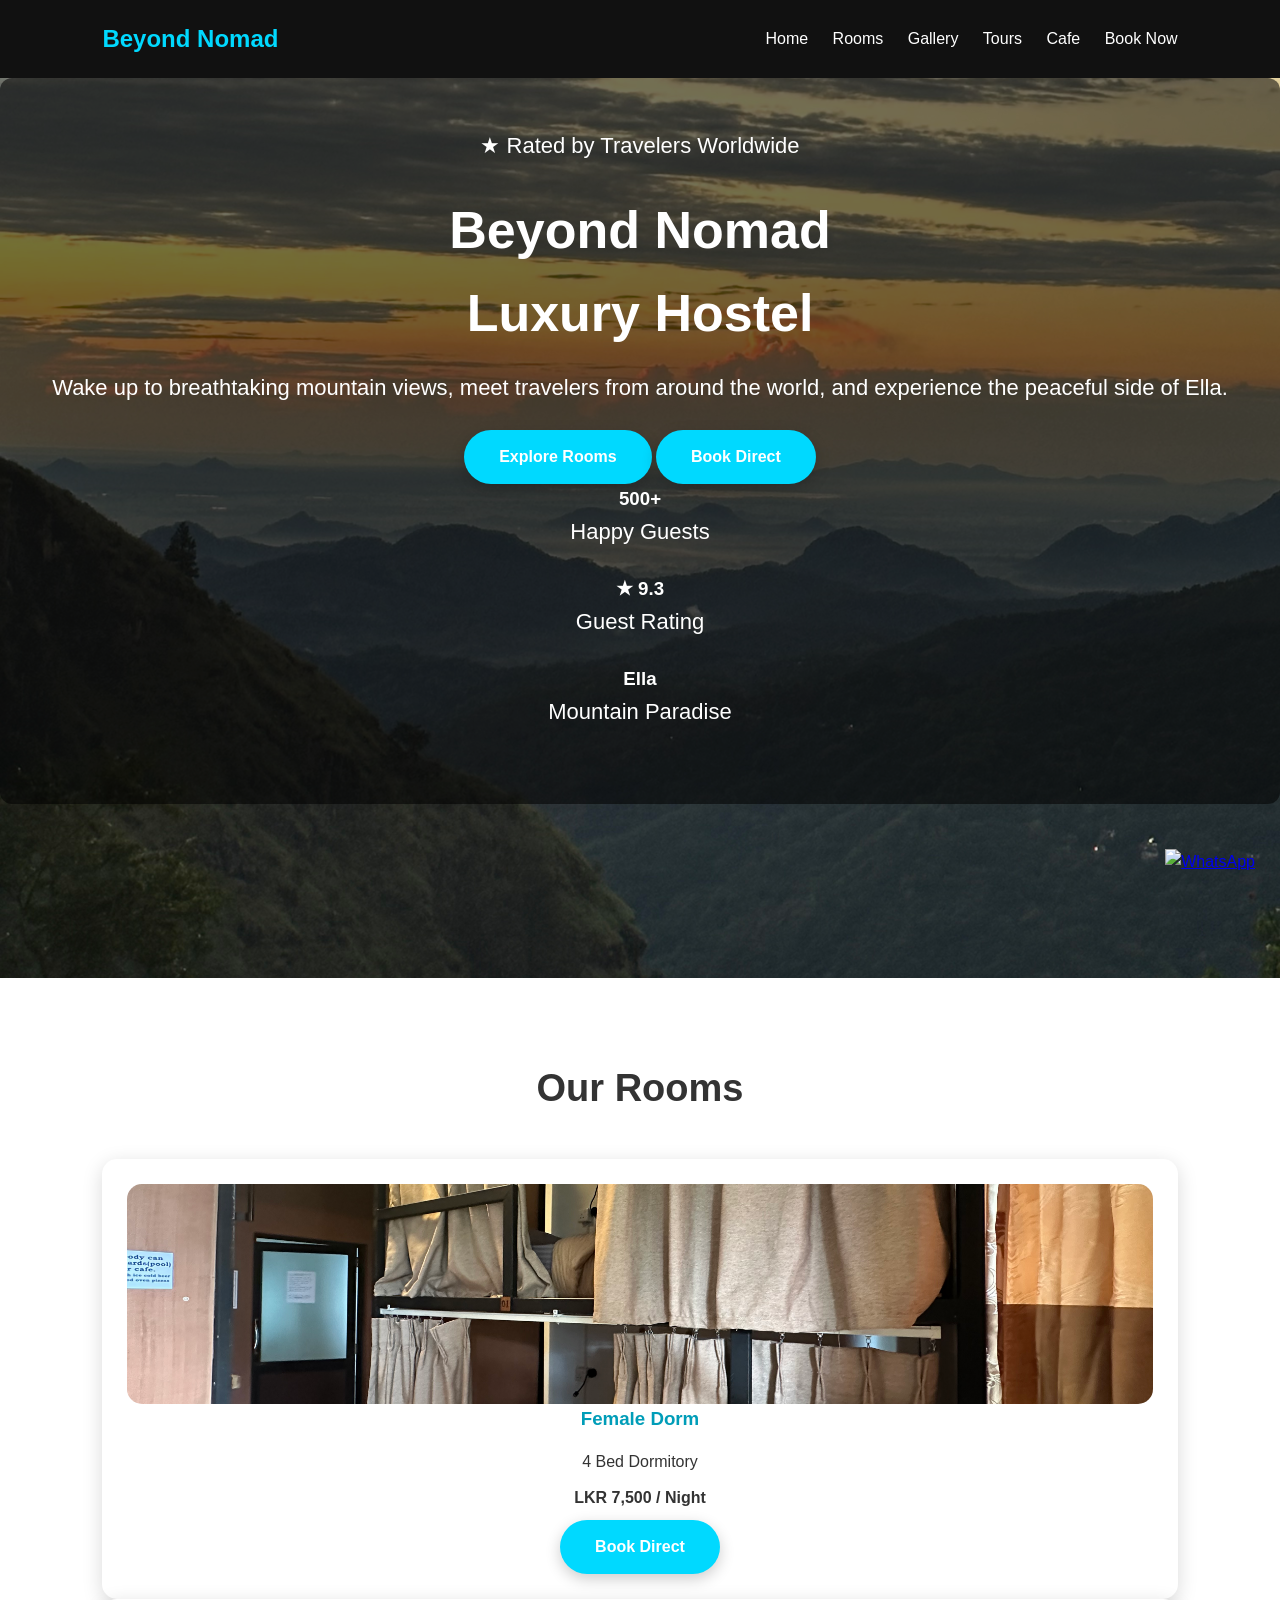
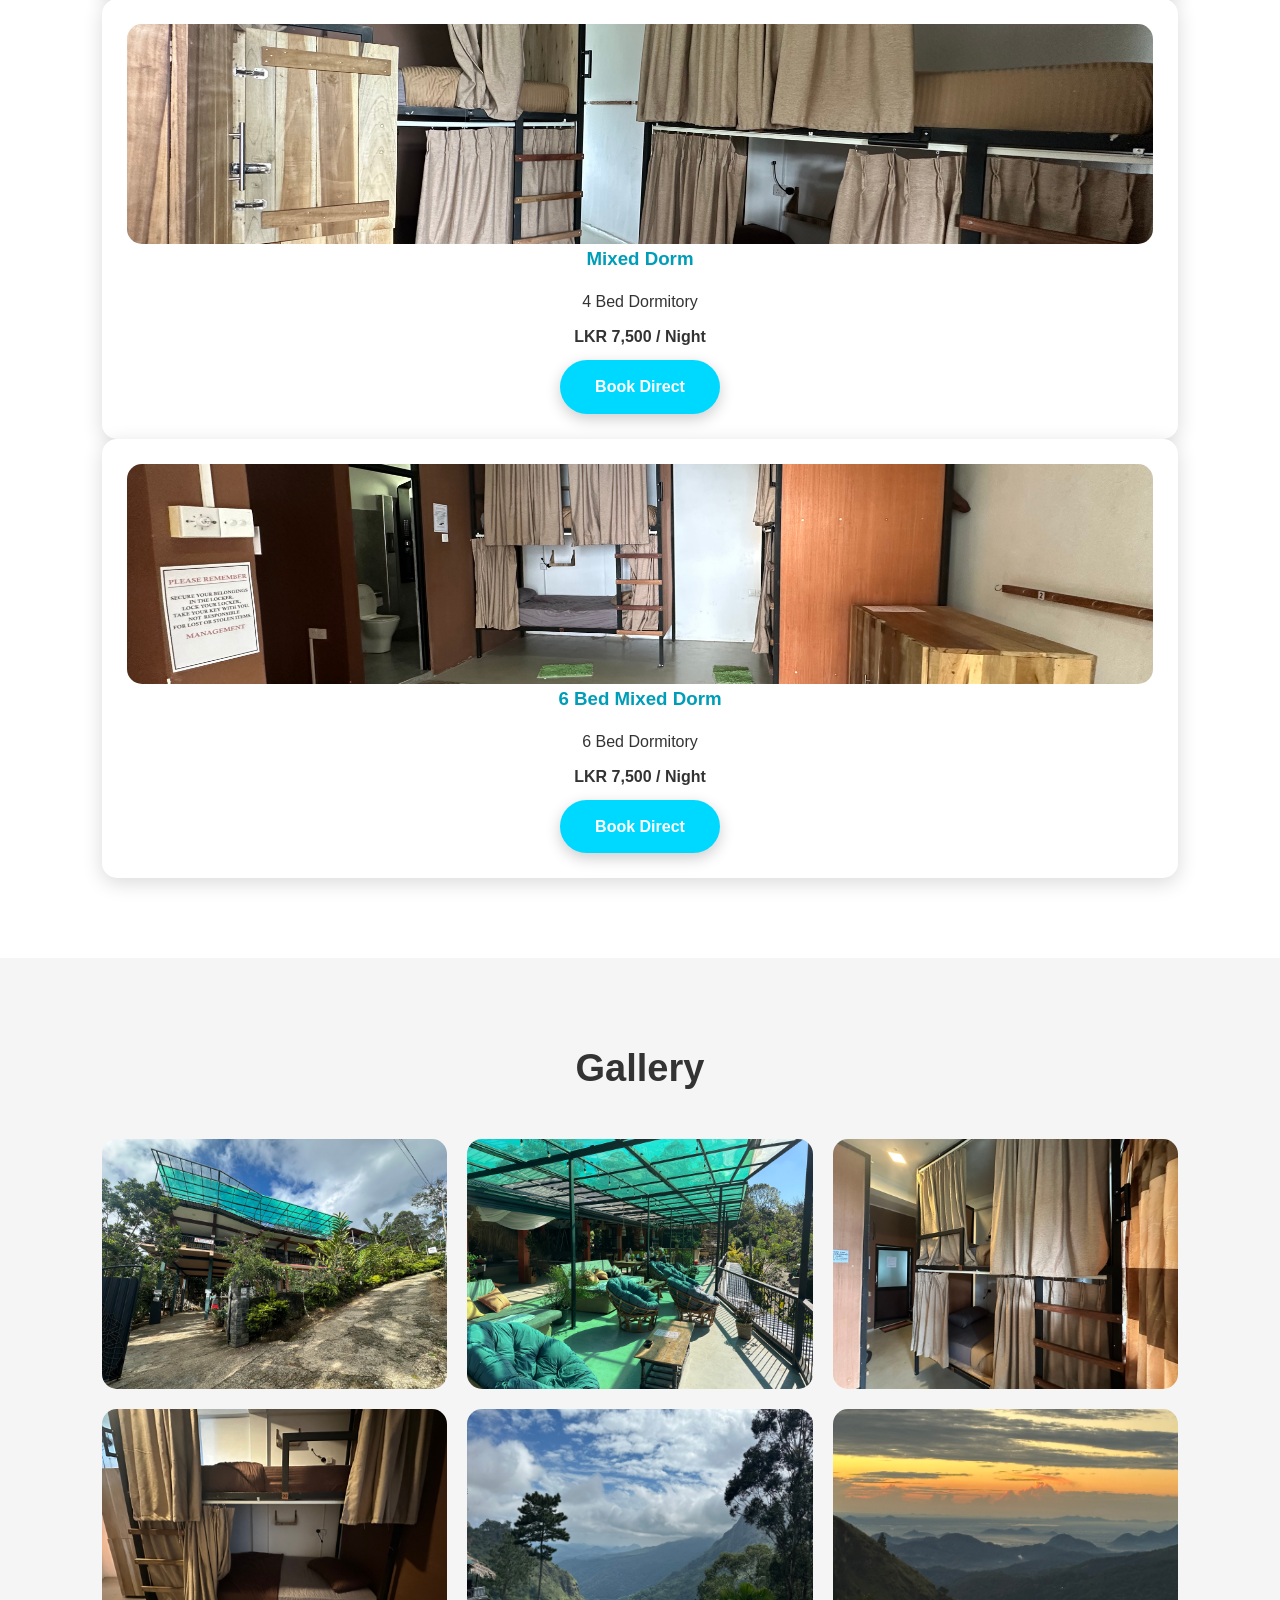
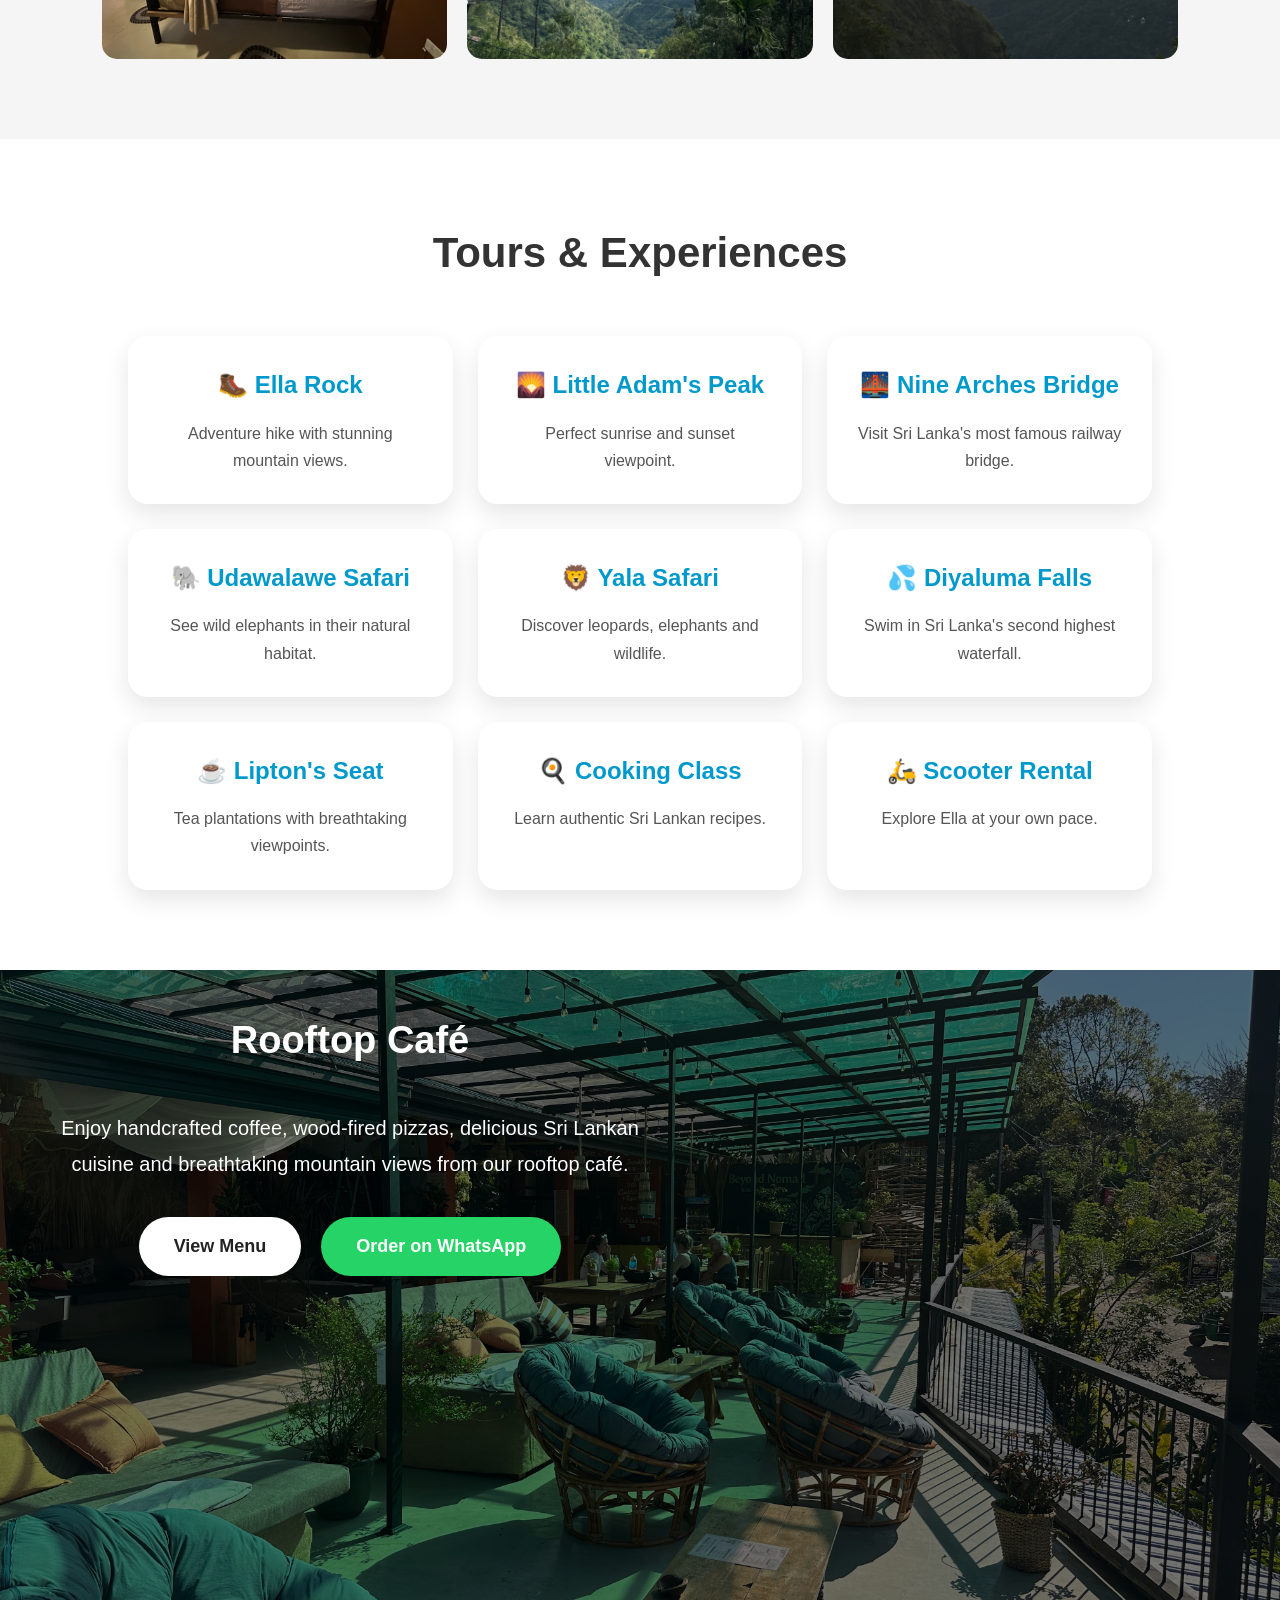
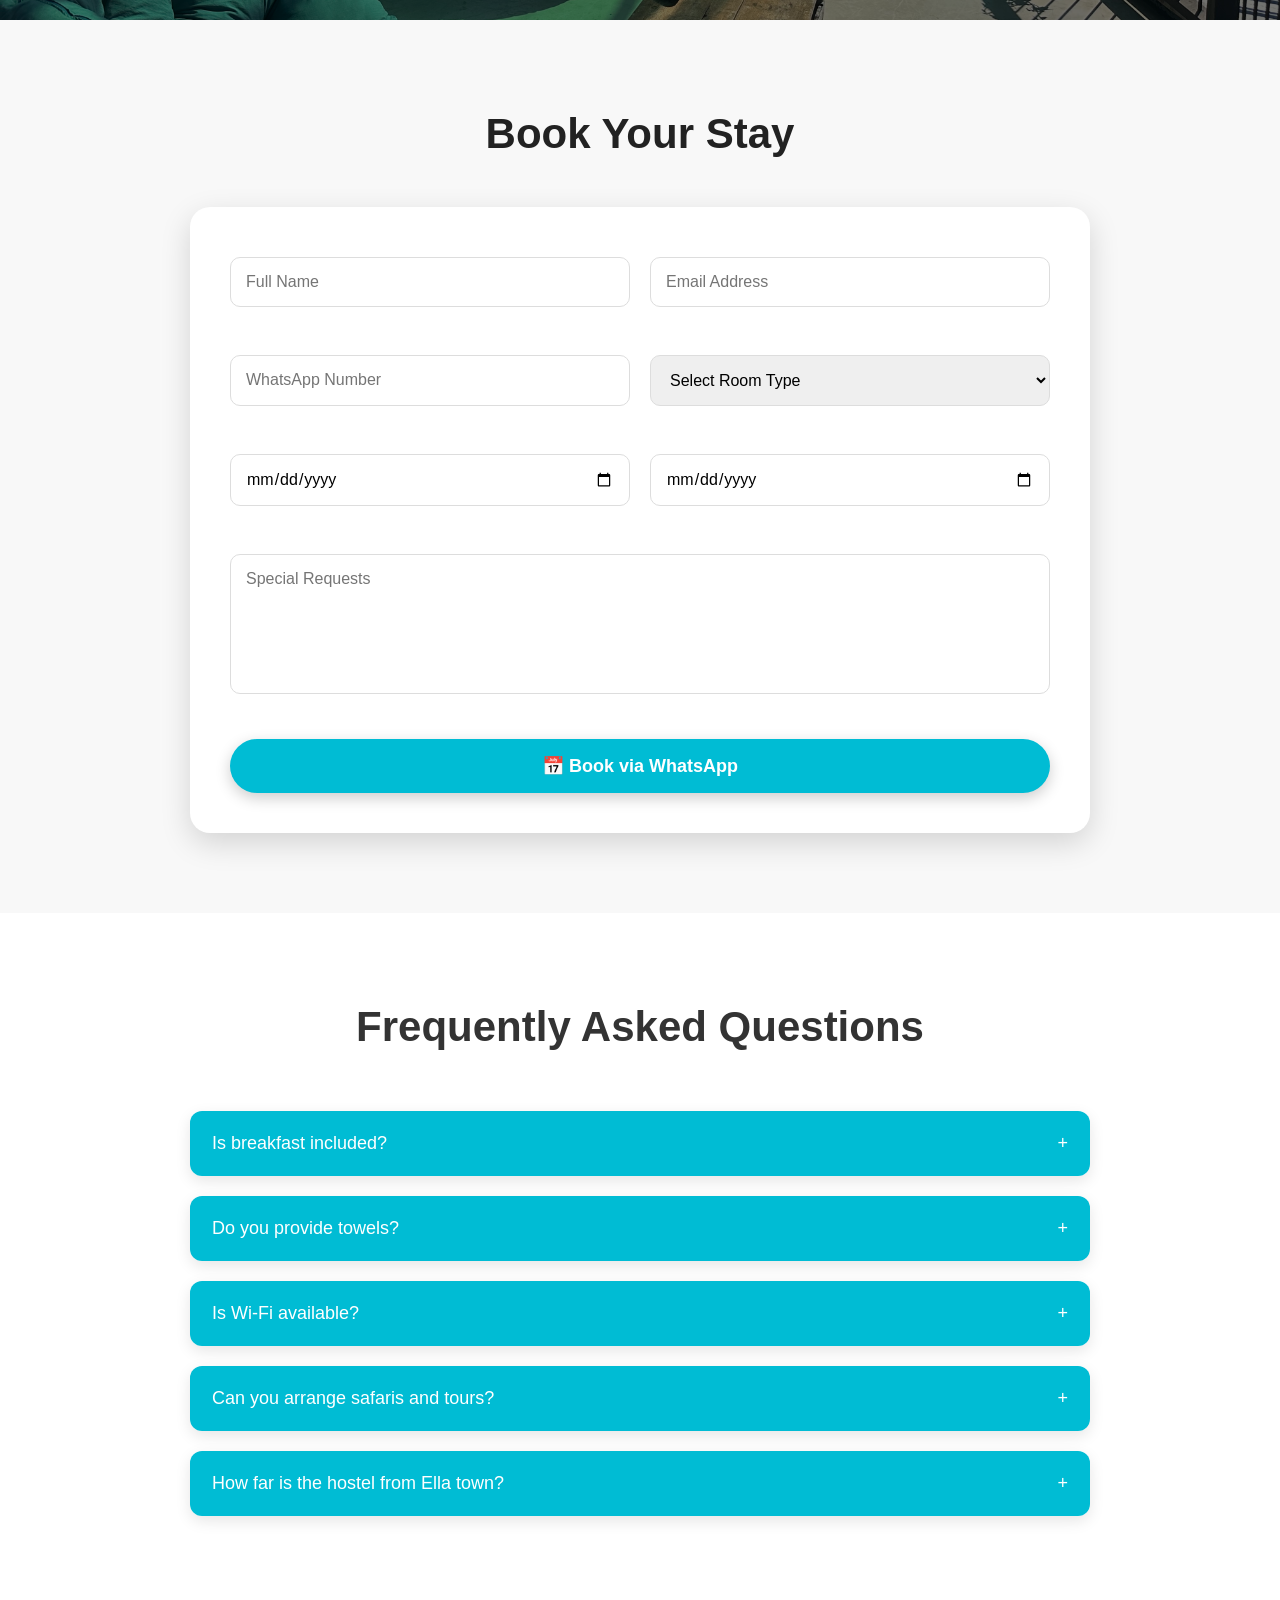
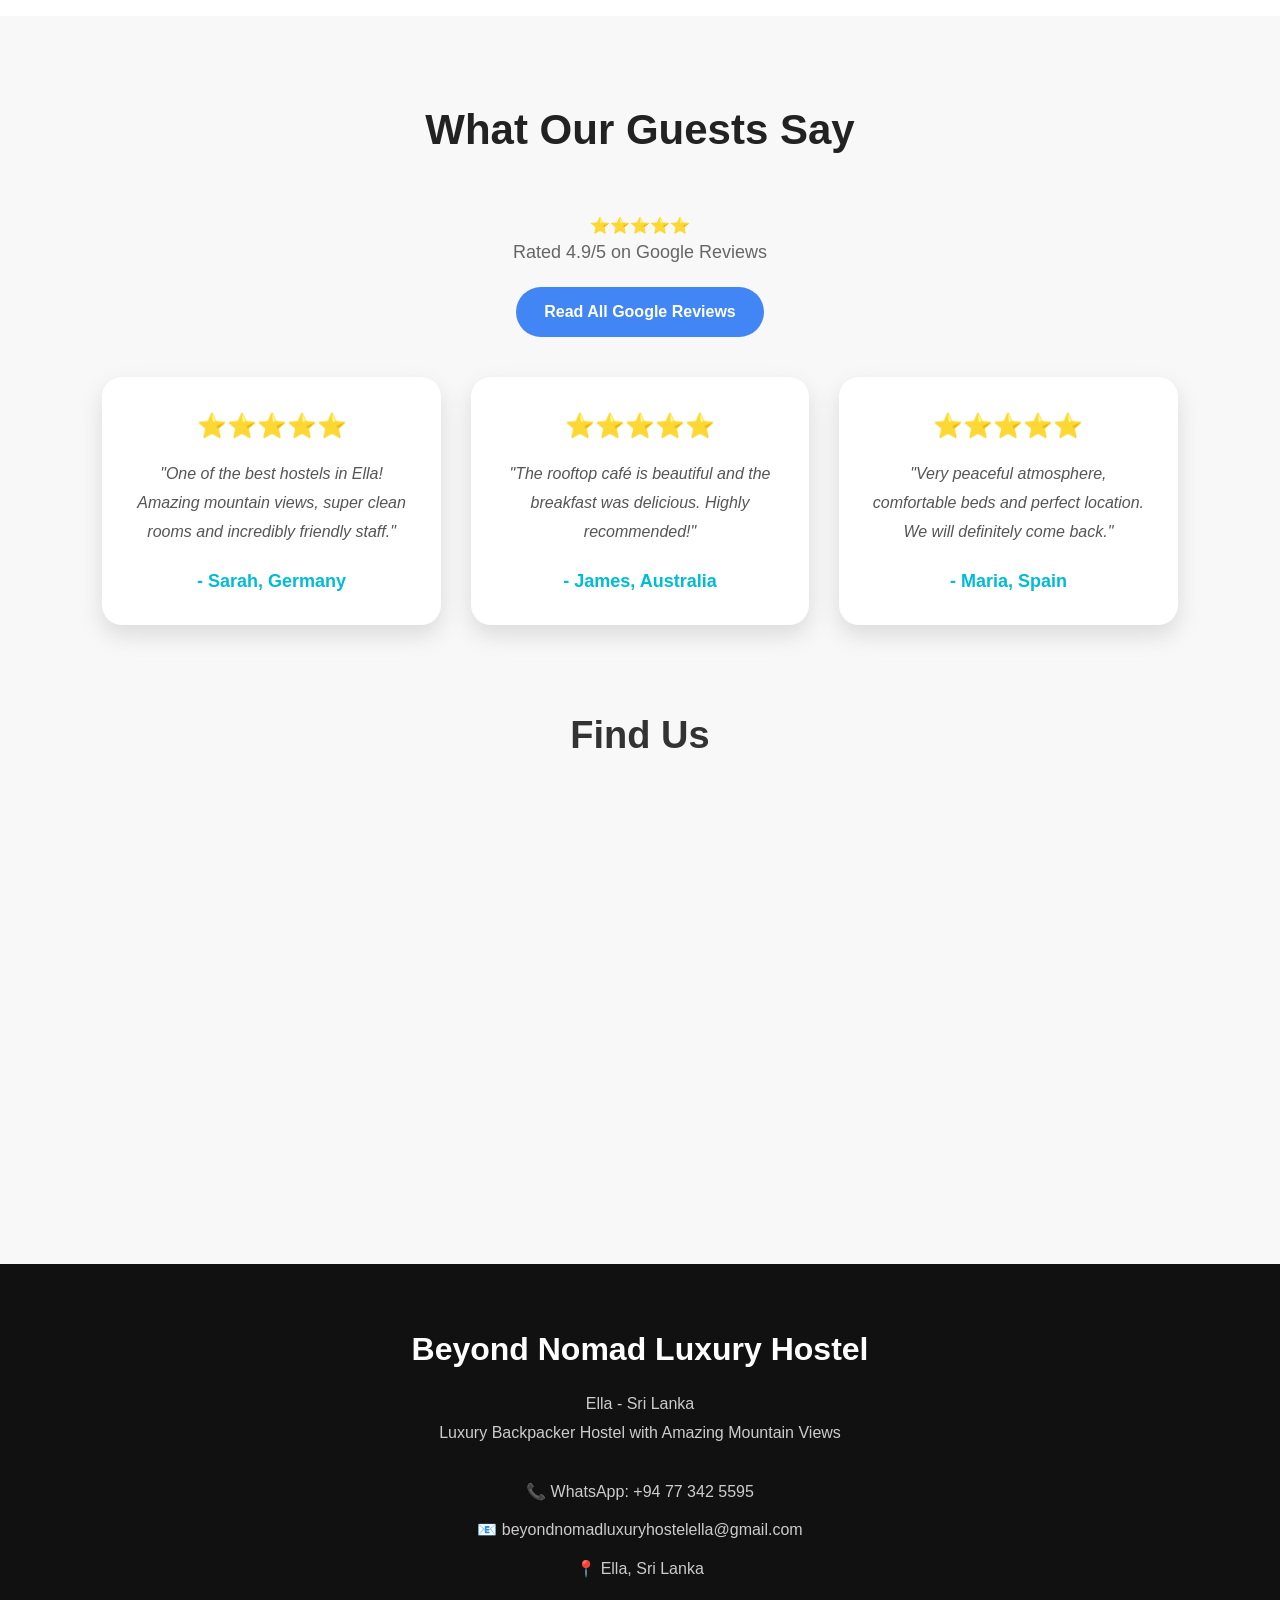
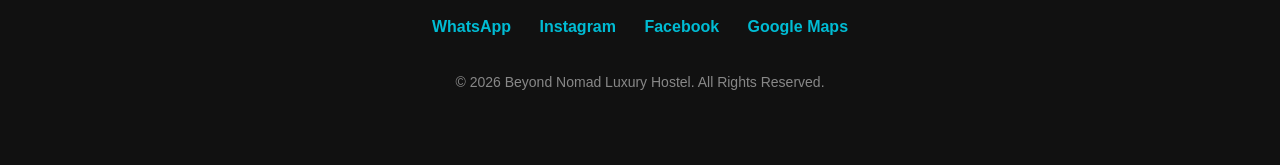
==== index.html @ 8915f7c1 "Initial website upload" ====
<!DOCTYPE html>
<html lang="en">

<head>
    <meta charset="UTF-8">
    <meta name="viewport" content="width=device-width, initial-scale=1.0">

    <title>Beyond Nomad Luxury Hostel Ella | Best Backpacker Hostel in Ella, Sri Lanka</title>
    <link rel="stylesheet" href="style.css">

    <meta name="description"
        content="Stay at Beyond Nomad Luxury Hostel in Ella, Sri Lanka. Enjoy mountain views, rooftop café, free breakfast, comfortable dorms, safari tours, hiking, yoga and direct booking at the best price.">

    <meta name="keywords"
        content="Ella hostel, Hostel Ella Sri Lanka, Luxury Hostel Ella, Backpacker Hostel Ella, Beyond Nomad Hostel, Ella accommodation, Budget Hostel Sri Lanka, Dormitory Ella, Best Hostel Ella">

    <meta name="author" content="Beyond Nomad Luxury Hostel">

    <meta name="robots" content="index, follow">

    <!-- Open Graph -->
    <meta property="og:title" content="Beyond Nomad Luxury Hostel Ella">
    <meta property="og:description"
        content="Luxury backpacker hostel in Ella with mountain views, rooftop café, free breakfast, safari tours and direct booking.">
    <meta property="og:type" content="website">
    <meta property="og:url" content="https://beyondnomadhostel.com">
    <meta property="og:image" content="https://beyondnomadhostel.com/images/hero.jpg">

    <!-- Twitter -->
    <meta name="twitter:card" content="summary_large_image">
    <meta name="twitter:title" content="Beyond Nomad Luxury Hostel Ella">
    <meta name="twitter:description"
        content="Luxury backpacker hostel in Ella with mountain views, rooftop café, free breakfast and direct booking.">
    <meta name="twitter:image" content="https://beyondnomadhostel.com/images/hero.jpg">

    <link rel="stylesheet" href="style.css">
</head>

<body>

    <header>
        <h2>Beyond Nomad</h2>

        <nav>
            <a href="#">Home</a>
            <a href="#rooms">Rooms</a>
            <a href="#gallery">Gallery</a>
            <a href="#tours">Tours</a>
            <a href="#cafe">Cafe</a>
            <a href="#booking">Book Now</a>
        </nav>
    </header>

    <section class="hero">

        <div class="overlay">

            <div class="hero-content">

                <p class="welcome">
                    ★ Rated by Travelers Worldwide
                </p>

                <h1>
                    Beyond Nomad <br>
                    Luxury Hostel
                </h1>

                <p class="subtitle">
                    Wake up to breathtaking mountain views, meet travelers from around the world, and experience the
                    peaceful side of Ella.
                </p>

                <div class="hero-buttons">

                    <a href="#rooms" class="btn">
                        Explore Rooms
                    </a>

                    <a href="https://wa.me/94773425595" class="btn btn-outline">
                        Book Direct
                    </a>

                </div>

                <div class="hero-stats">

                    <div class="stat">
                        <h3>500+</h3>
                        <p>Happy Guests</p>
                    </div>

                    <div class="stat">
                        <h3>★ 9.3</h3>
                        <p>Guest Rating</p>
                    </div>

                    <div class="stat">
                        <h3>Ella</h3>
                        <p>Mountain Paradise</p>
                    </div>

                </div>

            </div>

        </div>

    </section>

    <section id="rooms" class="rooms reveal">

        <h2>Our Rooms</h2>

        <div class="room-container">

            <div class="room-card">
                <img src="images/female-dorm.JPG" alt="Female Dorm">
                <h3>Female Dorm</h3>
                <p>4 Bed Dormitory</p>
                <p><strong>LKR 7,500 / Night</strong></p>
                <a href="https://wa.me/94773425595" class="btn">Book Direct</a>
            </div>

            <div class="room-card">
                <img src="images/mixed4.JPG" alt="Mixed Dorm">
                <h3>Mixed Dorm</h3>
                <p>4 Bed Dormitory</p>
                <p><strong>LKR 7,500 / Night</strong></p>
                <a href="https://wa.me/94773425595" class="btn">Book Direct</a>
            </div>

            <div class="room-card">
                <img src="images/mixed6.JPG" alt="6 Bed Dorm">
                <h3>6 Bed Mixed Dorm</h3>
                <p>6 Bed Dormitory</p>
                <p><strong>LKR 7,500 / Night</strong></p>
                <a href="https://wa.me/94773425595" class="btn">Book Direct</a>
            </div>

        </div>

    </section>
    <section id="gallery" class="gallery reveal">

        <h2>Gallery</h2>

        <div class="gallery-grid">
            <img src="images/hero.JPG" alt="Beyond Nomad">
            <img src="./images/cafe.jpeg" alt="Cafe">
            <img src="./images/female-dorm.JPG" alt="Female Dorm">
            <img src="./images/IMG_0130.JPG" alt="Hostel">
            <img src="./images/IMG_0110.jpeg" alt="Room">
            <img src="./images/IMG_0723.jpeg" alt="Mountain View">
        </div>

    </section>

    <section id="tours">

        <h2>Tours & Experiences</h2>

        <div class="tour-container">

            <div class="tour-card">
                <h3>🥾 Ella Rock</h3>
                <p>Adventure hike with stunning mountain views.</p>
            </div>

            <div class="tour-card">
                <h3>🌄 Little Adam's Peak</h3>
                <p>Perfect sunrise and sunset viewpoint.</p>
            </div>

            <div class="tour-card">
                <h3>🌉 Nine Arches Bridge</h3>
                <p>Visit Sri Lanka's most famous railway bridge.</p>
            </div>

            <div class="tour-card">
                <h3>🐘 Udawalawe Safari</h3>
                <p>See wild elephants in their natural habitat.</p>
            </div>

            <div class="tour-card">
                <h3>🦁 Yala Safari</h3>
                <p>Discover leopards, elephants and wildlife.</p>
            </div>

            <div class="tour-card">
                <h3>💦 Diyaluma Falls</h3>
                <p>Swim in Sri Lanka's second highest waterfall.</p>
            </div>

            <div class="tour-card">
                <h3>☕ Lipton's Seat</h3>
                <p>Tea plantations with breathtaking viewpoints.</p>
            </div>

            <div class="tour-card">
                <h3>🍳 Cooking Class</h3>
                <p>Learn authentic Sri Lankan recipes.</p>
            </div>

            <div class="tour-card">
                <h3>🛵 Scooter Rental</h3>
                <p>Explore Ella at your own pace.</p>
            </div>

        </div>

    </section>

    <section id="cafe" class="cafe reveal">

        <div class="cafe-overlay">

            <h2>Rooftop Café</h2>

            <p>
                Enjoy handcrafted coffee, wood-fired pizzas,
                delicious Sri Lankan cuisine and breathtaking
                mountain views from our rooftop café.
            </p>

            <div class="cafe-buttons">

                <a href="#" class="menu-btn">View Menu</a>

                <a href="https://wa.me/94773425595" class="whatsapp-btn">
                    Order on WhatsApp
                </a>

            </div>

        </div>

    </section>
    <section id="booking" class="booking">

        <h2>Book Your Stay</h2>

        <form id="bookingForm">

            <div class="form-row">
                <input type="text" id="name" placeholder="Full Name" required>
                <input type="email" id="email" placeholder="Email Address" required>
            </div>

            <div class="form-row">
                <input type="tel" id="phone" placeholder="WhatsApp Number" required>

                <select id="room" required>
                    <option value="">Select Room Type</option>
                    <option>Female Dorm</option>
                    <option>Mixed Dorm</option>
                    <option>6 Bed Mixed Dorm</option>
                </select>
            </div>

            <div class="form-row">
                <input type="date" id="checkin" required>
                <input type="date" id="checkout" required>
            </div>

            <textarea id="requests" placeholder="Special Requests"></textarea>

            <button type="submit" class="btn">
                📅 Book via WhatsApp
            </button>

        </form>
    </section>

    <section id="faq" class="faq">

    <h2>Frequently Asked Questions</h2>

    <div class="faq-item">
        <button class="faq-question">
            Is breakfast included?
            <span>+</span>
        </button>

        <div class="faq-answer">
            <p>Yes. A complimentary breakfast is included with every stay.</p>
        </div>
    </div>

    <div class="faq-item">
        <button class="faq-question">
            Do you provide towels?
            <span>+</span>
        </button>

        <div class="faq-answer">
            <p>Yes. Fresh bed linen and towels are provided free of charge.</p>
        </div>
    </div>

    <div class="faq-item">
        <button class="faq-question">
            Is Wi-Fi available?
            <span>+</span>
        </button>

        <div class="faq-answer">
            <p>Yes. Free high-speed Wi-Fi is available throughout the hostel.</p>
        </div>
    </div>

    <div class="faq-item">
        <button class="faq-question">
            Can you arrange safaris and tours?
            <span>+</span>
        </button>

        <div class="faq-answer">
            <p>Yes. We arrange Udawalawe Safari, Yala Safari, Ella Rock hikes, Little Adam's Peak, Cooking Classes and many more experiences.</p>
        </div>
    </div>

    <div class="faq-item">
        <button class="faq-question">
            How far is the hostel from Ella town?
            <span>+</span>
        </button>

        <div class="faq-answer">
            <p>We are located only a few minutes from Ella town with beautiful mountain views.</p>
        </div>
    </div>

</section>

    <section id="reviews" class="reviews reveal">

        <h2>What Our Guests Say</h2>
        
        <div class="google-review-link">
    ⭐⭐⭐⭐⭐
    <p>Rated 4.9/5 on Google Reviews</p>

    <a href="https://g.page/r/CcHbuNvh2CUuEBM/review"
   target="_blank"
   class="google-btn">
    Read All Google Reviews
</a>
    </a>
</div>

        <div class="reviews-container">

            <div class="review-card">
                <div class="stars">⭐⭐⭐⭐⭐</div>
                <p>
                    "One of the best hostels in Ella! Amazing mountain views,
                    super clean rooms and incredibly friendly staff."
                </p>
                <h4>- Sarah, Germany</h4>
            </div>

            <div class="review-card">
                <div class="stars">⭐⭐⭐⭐⭐</div>
                <p>
                    "The rooftop café is beautiful and the breakfast was
                    delicious. Highly recommended!"
                </p>
                <h4>- James, Australia</h4>
            </div>

            <div class="review-card">
                <div class="stars">⭐⭐⭐⭐⭐</div>
                <p>
                    "Very peaceful atmosphere, comfortable beds and perfect
                    location. We will definitely come back."
                </p>
                <h4>- Maria, Spain</h4>
            </div>

        </div>

        </section>
        <section id="contact" class="contact reveal">

            <h2>Find Us</h2>

            <iframe
                src="https://www.google.com/maps/embed?pb=!1m18!1m12!1m3!1d1980.579978219584!2d81.0521214840683!3d6.87142904948898!2m3!1f0!2f0!3f0!3m2!1i1024!2i768!4f13.1!3m3!1m2!1s0x3ae465f92e1c4463%3A0x2e25d8e1dbb8dbc1!2sBeyond%20Nomad%20Luxury%20Hostel!5e0!3m2!1sen!2slk!4v1783236487511!5m2!1sen!2slk"
                width="100%" height="450" style="border:0;" allowfullscreen="" loading="lazy"
                referrerpolicy="strict-origin-when-cross-origin">
            </iframe>

        </section>

        <footer>
            <h2>Beyond Nomad Luxury Hostel</h2>

            <p>
                Ella - Sri Lanka <br>
                Luxury Backpacker Hostel with Amazing Mountain Views
            </p>

            <div class="footer-contact">

                <p>📞 WhatsApp: +94 77 342 5595</p>

                <p>📧 beyondnomadluxuryhostelella@gmail.com</p>

                <p>📍 Ella, Sri Lanka</p>

            </div>

            <div class="footer-links">

                <a href="https://wa.me/94773425595" target="_blank">WhatsApp</a>

                <a href="https://www.instagram.com/beyond_nomad_ella?utm_source=qr" target="_blank">Instagram</a>

                <a href="https://www.facebook.com/profile.php?id=61566782026271" target="_blank">Facebook</a>

                <a href="https://share.google/QWraHk0Ga2UpLtPKp" target="_blank">Google Maps</a>

            </div>

            <p class="copyright">
                © 2026 Beyond Nomad Luxury Hostel. All Rights Reserved.
            </p>

        </footer>
        <a href="https://wa.me/94773425595" class="floating-whatsapp" target="_blank">

            <img src="https://cdn-icons-png.flaticon.com/512/733/733585.png" alt="WhatsApp">

        </a>

        <script src="https://cdn.jsdelivr.net/npm/@emailjs/browser@4/dist/email.min.js"></script>



        <!-- Lightbox -->
        <div id="lightbox" class="lightbox">
            <span class="close">&times;</span>

            <span class="prev">&#10094;</span>
            <span class="next">&#10095;</span>

            <img class="lightbox-content" id="lightbox-img">
        </div>

        

<script src="script.js"></script>

</body>
</html>
---- style.css ----
*{
    margin:0;
    padding:0;
    box-sizing:border-box;
}

section {
    display: block !important;
}
body{
    font-family:Arial, Helvetica, sans-serif;
    line-height:1.6;
    background:#f8f8f8;
    color:#333;
}

header{
    background:#111;
    color:white;
    display:flex;
    justify-content:space-between;
    align-items:center;
    padding:20px 8%;
    position:sticky;
    top:0;
    z-index:1000;
}

header h2{
    color:#00d9ff;
}

nav a{
    color:white;
    text-decoration:none;
    margin-left:20px;
    transition:.3s;
}

nav a:hover{
    color:#00d9ff;
}

.hero {
    height: 100vh;
    background-image: url("images/IMG_0723.jpeg");
    background-size: cover;
    animation: heroZoom 20s ease-in-out infinite alternate;
    background-position: center;
    background-repeat: no-repeat;
    display: flex;
    justify-content: center;
    align-items: center;
    text-align: center;
}


.overlay{
    background:rgba(0,0,0,.55);
    padding:50px;
    border-radius:12px;
    color:white;
}

.overlay h1{
    font-size:52px;
    margin-bottom:15px;
}

.overlay p{
    font-size:22px;
    margin-bottom:25px;
}

.btn{
    display:inline-block;
    background:#00d9ff;
    color:white;
    padding:14px 35px;
    text-decoration:none;
    border-radius:30px;
    font-weight:bold;
    transition: all 0.3s ease;
box-shadow: 0 5px 15px rgba(0,0,0,0.2);
}

.btn:hover{
    background:#009db8;
}
.rooms{
    padding:80px 8%;
    background:#fff;
}

.rooms h2,
.gallery h2,
#tours h2,
#cafe h2,
#contact h2{
    text-align:center;
    font-size:38px;
    margin-bottom:40px;
}

.room-grid{
    display:grid;
    grid-template-columns:repeat(auto-fit,minmax(280px,1fr));
    gap:30px;
}

.room-card{
    background:#fff;
    padding:25px;
    border-radius:15px;
    box-shadow:0 5px 20px rgba(0,0,0,0.15);
    text-align:center;
}

.room-card h3{
    margin-bottom:15px;
    color:#009db8;
}

.room-card p{
    margin:10px 0;
}

.gallery{
    padding:80px 8%;
    background:#f5f5f5;
}
.room-card img{
    width:100%;
    height:220px;
    object-fit:cover;
    border-radius:15px;
    display:block;
}
.gallery-grid{
    display:grid;
    grid-template-columns:repeat(auto-fit,minmax(280px,1fr));
    gap:20px;
}

.gallery-grid img{
    width:100%;
    height:250px;
    object-fit:cover;
    border-radius:15px;
    box-shadow: 0 5px 15pxrgba(0, 0, 0, 0.15);
    cursor:pointer;
    transition: transform 0.4s ease, box-shadow 0.4s ease;
}

.gallery-grid img:hover{
    transform: scale(1.05);
    box-shadow:0 10px 25px rgba(0,0,0,0.30);
}


/* ===== Rooftop Cafe ===== */

.cafe{
    background: url("./images/cafe.jpeg") center center/cover no-repeat;
    min-height: 650px;
    display:flex;
    justify-content:center;
    align-items:center;
    position:relative;
}

.cafe::before{
    content:"";
    position:absolute;
    inset:0;
    background:rgba(0,0,0,.55);
}

.cafe-overlay{
    position:relative;
    z-index:2;
    max-width:700px;
    text-align:center;
    color:white;
    padding:40px;
}

.cafe-overlay h2{
    font-size:52px;
    margin-bottom:20px;
}

.cafe-overlay p{
    font-size:20px;
    line-height:1.8;
    margin-bottom:35px;
}

.cafe-buttons{
    display:flex;
    justify-content:center;
    gap:20px;
    flex-wrap:wrap;
}

.menu-btn,
.whatsapp-btn{
    text-decoration:none;
    padding:15px 35px;
    border-radius:40px;
    font-size:18px;
    font-weight:bold;
    transition:.3s;
}

.menu-btn{
    background:#ffffff;
    color:#222;
}

.whatsapp-btn{
    background:#25D366;
    color:#fff;
}

.menu-btn:hover,
.whatsapp-btn:hover{
    transform:translateY(-3px);
}
/* ===== Tours ===== */

#tours{
    padding:80px 10%;
    text-align:center;
    background:#fff;
}

#tours h2{
    font-size:42px;
    margin-bottom:40px;
}

#tours ul{
    list-style:none;
    display:flex;
    justify-content:center;
    flex-wrap:wrap;
    gap:20px;
    padding:0;
}

#tours li{
    background:#f5f5f5;
    padding:18px 30px;
    border-radius:30px;
    font-size:18px;
    font-weight:600;
    box-shadow:0 5px 15px rgba(0,0,0,.1);
}

/* ===== Tour Cards ===== */

.tour-container{
    display:grid;
    grid-template-columns:repeat(auto-fit,minmax(260px,1fr));
    gap:25px;
    margin-top:50px;
}

.tour-card{
    background:white;
    border-radius:20px;
    padding:30px;
    text-align:center;
    box-shadow:0 10px 25px rgba(0,0,0,.1);
    transition:.3s;
}

.tour-card:hover{
    transform:translateY(-8px);
}

.tour-card h3{
    color:#0099cc;
    margin-bottom:15px;
    font-size:24px;
}

.tour-card p{
    color:#555;
    line-height:1.7;
}

/* BOOKING SECTION */

.booking{
    padding:80px 8%;
    background:#f8f8f8;
    text-align:center;
}

.booking h2{
    font-size:42px;
    margin-bottom:40px;
}

#bookingForm{
    max-width:900px;
    margin:auto;
    background:#fff;
    padding:40px;
    border-radius:20px;
    box-shadow:0 10px 30px rgba(0,0,0,.12);
}

#bookingForm input,
#bookingForm select,
#bookingForm textarea{
    width:100%;
    padding:15px;
    margin:10px 0;
    border:1px solid #ddd;
    border-radius:10px;
    font-size:16px;
}

#bookingForm textarea{
    height:120px;
    resize:none;
}

#bookingForm button{
    width:100%;
    padding:16px;
    background:#00bcd4;
    color:#fff;
    border:none;
    border-radius:50px;
    font-size:18px;
    font-weight:bold;
    cursor:pointer;
    margin-top:20px;
}

#bookingForm button:hover{
    background:#0097a7;
}

/* =========================
   BOOKING SECTION
========================= */

.booking{
    padding:80px 8%;
    background:#f5f5f5;
}

.booking h2{
    text-align:center;
    font-size:42px;
    margin-bottom:40px;
    color:#222;
}

#bookingForm{
    max-width:900px;
    margin:0 auto;
    background:#fff;
    padding:40px;
    border-radius:20px;
    box-shadow:0 10px 30px rgba(0,0,0,.15);
}

#bookingForm input,
#bookingForm select,
#bookingForm textarea{
    width:100%;
    padding:15px;
    margin-bottom:18px;
    border:1px solid #ddd;
    border-radius:10px;
    font-size:16px;
    outline:none;
    transition:.3s;
}

#bookingForm input:focus,
#bookingForm select:focus,
#bookingForm textarea:focus{
    border-color:#00bcd4;
}

#bookingForm textarea{
    height:140px;
    resize:none;
}

#bookingForm button{
    width:100%;
    padding:16px;
    background:#00bcd4;
    color:#fff;
    border:none;
    border-radius:50px;
    font-size:18px;
    font-weight:bold;
    cursor:pointer;
    transition:.3s;
}

#bookingForm button:hover{
    background:#0097a7;
}

#payNowBtn{
    display:block;
    width:100%;
    background:#25D366;
    color:white;
    text-decoration:none;
    padding:16px;
    border-radius:50px;
    font-weight:bold;
    font-size:18px;
    margin:20px 0;
    transition:.3s;
}

#payNowBtn:hover{
    background:#1da851;
}

.booking p{
    text-align:center;
    font-weight:bold;
    margin:15px 0;
}

/* =========================
   REVIEWS SECTION
========================= */

.reviews{
    padding:80px 8%;
    background:#f8f8f8;
    text-align:center;
}

.reviews h2{
    font-size:42px;
    margin-bottom:50px;
    color:#222;
}

.reviews-container{
    display:grid;
    grid-template-columns:repeat(auto-fit,minmax(300px,1fr));
    gap:30px;
}

.review-card{
    background:#fff;
    padding:30px;
    border-radius:20px;
    box-shadow:0 10px 25px rgba(0,0,0,.12);
    transition:.3s;
}

.review-card:hover{
    transform:translateY(-8px);
}

.stars{
    font-size:24px;
    color:#FFD700;
    margin-bottom:15px;
}

.review-card p{
    color:#555;
    line-height:1.8;
    font-size:16px;
    margin-bottom:20px;
    font-style:italic;
}

.review-card h4{
    color:#00bcd4;
    font-size:18px;
}

/* =========================
   FOOTER
========================= */

footer{
    background:#111;
    color:#fff;
    text-align:center;
    padding:60px 8%;
}

footer h2{
    font-size:32px;
    margin-bottom:15px;
}

footer p{
    color:#ccc;
    line-height:1.8;
    margin:10px 0;
}

.footer-contact{
    margin:30px 0;
}

.footer-links{
    margin:30px 0;
}

.footer-links a{
    color:#00bcd4;
    text-decoration:none;
    margin:0 12px;
    font-weight:bold;
    transition:.3s;
}

.footer-links a:hover{
    color:#fff;
}

.copyright{
    margin-top:30px;
    color:#888;
    font-size:14px;
}

/* Floating WhatsApp */

.floating-whatsapp{
    position:fixed;
    bottom:25px;
    right:25px;
    z-index:999;
}

.floating-whatsapp img{
    width:60px;
    height:60px;
}

/* Booking Form */

.booking {
    padding: 80px 8%;
    background: #f8f8f8;
}

.booking h2 {
    text-align: center;
    font-size: 42px;
    margin-bottom: 40px;
}

.booking form {
    max-width: 900px;
    margin: auto;
    background: #fff;
    padding: 35px;
    border-radius: 18px;
    box-shadow: 0 8px 25px rgba(0,0,0,.12);
}

.form-row {
    display: grid;
    grid-template-columns: repeat(2,1fr);
    gap: 20px;
    margin-bottom: 20px;
}

.booking input,
.booking select,
.booking textarea {
    width: 100%;
    padding: 14px;
    border: 1px solid #ddd;
    border-radius: 10px;
    font-size: 16px;
    font-family: Arial, sans-serif;
}

.booking textarea {
    height: 120px;
    resize: vertical;
}

.booking button {
    width: 100%;
    padding: 16px;
    background: #25D366;
    color: white;
    border: none;
    border-radius: 50px;
    font-size: 18px;
    font-weight: bold;
    cursor: pointer;
    transition: .3s;
}

.booking button:hover {
    background: #1ebe5d;
    transform: translateY(-2px);
}

@media(max-width:768px){
    .form-row{
        grid-template-columns:1fr;
    }
}

/* ===== LIGHTBOX ===== */

.gallery-grid img{
    cursor:pointer;
    transition:.3s;
}

.gallery-grid img:hover{
    transform:scale(1.03);
}

.lightbox{
    display:none;
    position:fixed;
    z-index:9999;
    left:0;
    top:0;
    width:100%;
    height:100%;
    background:rgba(0,0,0,.9);
    justify-content:center;
    align-items:center;
}

.lightbox-content{
    max-width:90%;
    max-height:90%;
    border-radius:10px;
    animation:zoom .3s ease;
}

.close{
    position:absolute;
    top:25px;
    right:40px;
    color:white;
    font-size:45px;
    font-weight:bold;
    cursor:pointer;
}

@keyframes zoom{
    from{
        transform:scale(.8);
        opacity:0;
    }
    to{
        transform:scale(1);
        opacity:1;
    }
}

/* Lightbox */
.lightbox {
    display: none;
    position: fixed;
    z-index: 9999;
    left: 0;
    top: 0;
    width: 100%;
    height: 100%;
    background: rgba(0,0,0,0.9);
    justify-content: center;
    align-items: center;
}

.lightbox-content {
    max-width: 90%;
    max-height: 90%;
    border-radius: 10px;
}

.close-lightbox {
    position: absolute;
    top: 20px;
    right: 35px;
    color: white;
    font-size: 40px;
    cursor: pointer;
}

@keyframes heroZoom {
    from {
        background-size: 100%;
    }

    to {
        background-size: 110%;
    }
}
.prev,
.next {
    position: absolute;
    top: 50%;
    transform: translateY(-50%);
    color: white;
    font-size: 50px;
    font-weight: bold;
    cursor: pointer;
    user-select: none;
    padding: 15px;
    z-index: 1001;
}

.prev {
    left: 20px;
}

.next {
    right: 20px;
}

.prev:hover,
.next:hover {
    color: #00d4ff;
}
/* ===== Scroll Animations ===== */

.reveal {
    opacity: 1;
    transform: translateY(0px);
    transition: opacity 0.8s ease, transform 0.8s ease;
}

.reveal.active {
    opacity: 1;
    transform: translateY(0);
}

/* FAQ */

.faq{
    padding:80px 8%;
    background:#ffffff;
}

.faq h2{
    text-align:center;
    font-size:42px;
    margin-bottom:50px;
}

.faq-item{
    max-width:900px;
    margin:20px auto;
    border-radius:12px;
    overflow:hidden;
    box-shadow:0 5px 15px rgba(0,0,0,.1);
}

.faq-question{
    width:100%;
    background:#00bcd4;
    color:white;
    border:none;
    padding:22px;
    text-align:left;
    font-size:18px;
    cursor:pointer;
    display:flex;
    justify-content:space-between;
    align-items:center;
}

.faq-answer{
    display:none;
    background:white;
    padding:20px;
    line-height:1.8;
}

.faq-item.active .faq-answer{
    display:block;
}

/* Google Reviews */

.google-review-link {
    text-align: center;
    margin-bottom: 40px;
}

.google-review-link .stars {
    font-size: 28px;
    color: #FFD700;
    margin-bottom: 10px;
}

.google-review-link p {
    color: #666;
    margin-bottom: 20px;
    font-size: 18px;
}

.google-btn {
    display: inline-block;
    background: #4285F4;
    color: #fff;
    padding: 12px 28px;
    border-radius: 30px;
    text-decoration: none;
    font-weight: bold;
    transition: 0.3s;
}

.google-btn:hover {
    background: #3367D6;
    transform: translateY(-2px);
}
---- style.css ----
*{
    margin:0;
    padding:0;
    box-sizing:border-box;
}

section {
    display: block !important;
}
body{
    font-family:Arial, Helvetica, sans-serif;
    line-height:1.6;
    background:#f8f8f8;
    color:#333;
}

header{
    background:#111;
    color:white;
    display:flex;
    justify-content:space-between;
    align-items:center;
    padding:20px 8%;
    position:sticky;
    top:0;
    z-index:1000;
}

header h2{
    color:#00d9ff;
}

nav a{
    color:white;
    text-decoration:none;
    margin-left:20px;
    transition:.3s;
}

nav a:hover{
    color:#00d9ff;
}

.hero {
    height: 100vh;
    background-image: url("images/IMG_0723.jpeg");
    background-size: cover;
    animation: heroZoom 20s ease-in-out infinite alternate;
    background-position: center;
    background-repeat: no-repeat;
    display: flex;
    justify-content: center;
    align-items: center;
    text-align: center;
}


.overlay{
    background:rgba(0,0,0,.55);
    padding:50px;
    border-radius:12px;
    color:white;
}

.overlay h1{
    font-size:52px;
    margin-bottom:15px;
}

.overlay p{
    font-size:22px;
    margin-bottom:25px;
}

.btn{
    display:inline-block;
    background:#00d9ff;
    color:white;
    padding:14px 35px;
    text-decoration:none;
    border-radius:30px;
    font-weight:bold;
    transition: all 0.3s ease;
box-shadow: 0 5px 15px rgba(0,0,0,0.2);
}

.btn:hover{
    background:#009db8;
}
.rooms{
    padding:80px 8%;
    background:#fff;
}

.rooms h2,
.gallery h2,
#tours h2,
#cafe h2,
#contact h2{
    text-align:center;
    font-size:38px;
    margin-bottom:40px;
}

.room-grid{
    display:grid;
    grid-template-columns:repeat(auto-fit,minmax(280px,1fr));
    gap:30px;
}

.room-card{
    background:#fff;
    padding:25px;
    border-radius:15px;
    box-shadow:0 5px 20px rgba(0,0,0,0.15);
    text-align:center;
}

.room-card h3{
    margin-bottom:15px;
    color:#009db8;
}

.room-card p{
    margin:10px 0;
}

.gallery{
    padding:80px 8%;
    background:#f5f5f5;
}
.room-card img{
    width:100%;
    height:220px;
    object-fit:cover;
    border-radius:15px;
    display:block;
}
.gallery-grid{
    display:grid;
    grid-template-columns:repeat(auto-fit,minmax(280px,1fr));
    gap:20px;
}

.gallery-grid img{
    width:100%;
    height:250px;
    object-fit:cover;
    border-radius:15px;
    box-shadow: 0 5px 15pxrgba(0, 0, 0, 0.15);
    cursor:pointer;
    transition: transform 0.4s ease, box-shadow 0.4s ease;
}

.gallery-grid img:hover{
    transform: scale(1.05);
    box-shadow:0 10px 25px rgba(0,0,0,0.30);
}


/* ===== Rooftop Cafe ===== */

.cafe{
    background: url("./images/cafe.jpeg") center center/cover no-repeat;
    min-height: 650px;
    display:flex;
    justify-content:center;
    align-items:center;
    position:relative;
}

.cafe::before{
    content:"";
    position:absolute;
    inset:0;
    background:rgba(0,0,0,.55);
}

.cafe-overlay{
    position:relative;
    z-index:2;
    max-width:700px;
    text-align:center;
    color:white;
    padding:40px;
}

.cafe-overlay h2{
    font-size:52px;
    margin-bottom:20px;
}

.cafe-overlay p{
    font-size:20px;
    line-height:1.8;
    margin-bottom:35px;
}

.cafe-buttons{
    display:flex;
    justify-content:center;
    gap:20px;
    flex-wrap:wrap;
}

.menu-btn,
.whatsapp-btn{
    text-decoration:none;
    padding:15px 35px;
    border-radius:40px;
    font-size:18px;
    font-weight:bold;
    transition:.3s;
}

.menu-btn{
    background:#ffffff;
    color:#222;
}

.whatsapp-btn{
    background:#25D366;
    color:#fff;
}

.menu-btn:hover,
.whatsapp-btn:hover{
    transform:translateY(-3px);
}
/* ===== Tours ===== */

#tours{
    padding:80px 10%;
    text-align:center;
    background:#fff;
}

#tours h2{
    font-size:42px;
    margin-bottom:40px;
}

#tours ul{
    list-style:none;
    display:flex;
    justify-content:center;
    flex-wrap:wrap;
    gap:20px;
    padding:0;
}

#tours li{
    background:#f5f5f5;
    padding:18px 30px;
    border-radius:30px;
    font-size:18px;
    font-weight:600;
    box-shadow:0 5px 15px rgba(0,0,0,.1);
}

/* ===== Tour Cards ===== */

.tour-container{
    display:grid;
    grid-template-columns:repeat(auto-fit,minmax(260px,1fr));
    gap:25px;
    margin-top:50px;
}

.tour-card{
    background:white;
    border-radius:20px;
    padding:30px;
    text-align:center;
    box-shadow:0 10px 25px rgba(0,0,0,.1);
    transition:.3s;
}

.tour-card:hover{
    transform:translateY(-8px);
}

.tour-card h3{
    color:#0099cc;
    margin-bottom:15px;
    font-size:24px;
}

.tour-card p{
    color:#555;
    line-height:1.7;
}

/* BOOKING SECTION */

.booking{
    padding:80px 8%;
    background:#f8f8f8;
    text-align:center;
}

.booking h2{
    font-size:42px;
    margin-bottom:40px;
}

#bookingForm{
    max-width:900px;
    margin:auto;
    background:#fff;
    padding:40px;
    border-radius:20px;
    box-shadow:0 10px 30px rgba(0,0,0,.12);
}

#bookingForm input,
#bookingForm select,
#bookingForm textarea{
    width:100%;
    padding:15px;
    margin:10px 0;
    border:1px solid #ddd;
    border-radius:10px;
    font-size:16px;
}

#bookingForm textarea{
    height:120px;
    resize:none;
}

#bookingForm button{
    width:100%;
    padding:16px;
    background:#00bcd4;
    color:#fff;
    border:none;
    border-radius:50px;
    font-size:18px;
    font-weight:bold;
    cursor:pointer;
    margin-top:20px;
}

#bookingForm button:hover{
    background:#0097a7;
}

/* =========================
   BOOKING SECTION
========================= */

.booking{
    padding:80px 8%;
    background:#f5f5f5;
}

.booking h2{
    text-align:center;
    font-size:42px;
    margin-bottom:40px;
    color:#222;
}

#bookingForm{
    max-width:900px;
    margin:0 auto;
    background:#fff;
    padding:40px;
    border-radius:20px;
    box-shadow:0 10px 30px rgba(0,0,0,.15);
}

#bookingForm input,
#bookingForm select,
#bookingForm textarea{
    width:100%;
    padding:15px;
    margin-bottom:18px;
    border:1px solid #ddd;
    border-radius:10px;
    font-size:16px;
    outline:none;
    transition:.3s;
}

#bookingForm input:focus,
#bookingForm select:focus,
#bookingForm textarea:focus{
    border-color:#00bcd4;
}

#bookingForm textarea{
    height:140px;
    resize:none;
}

#bookingForm button{
    width:100%;
    padding:16px;
    background:#00bcd4;
    color:#fff;
    border:none;
    border-radius:50px;
    font-size:18px;
    font-weight:bold;
    cursor:pointer;
    transition:.3s;
}

#bookingForm button:hover{
    background:#0097a7;
}

#payNowBtn{
    display:block;
    width:100%;
    background:#25D366;
    color:white;
    text-decoration:none;
    padding:16px;
    border-radius:50px;
    font-weight:bold;
    font-size:18px;
    margin:20px 0;
    transition:.3s;
}

#payNowBtn:hover{
    background:#1da851;
}

.booking p{
    text-align:center;
    font-weight:bold;
    margin:15px 0;
}

/* =========================
   REVIEWS SECTION
========================= */

.reviews{
    padding:80px 8%;
    background:#f8f8f8;
    text-align:center;
}

.reviews h2{
    font-size:42px;
    margin-bottom:50px;
    color:#222;
}

.reviews-container{
    display:grid;
    grid-template-columns:repeat(auto-fit,minmax(300px,1fr));
    gap:30px;
}

.review-card{
    background:#fff;
    padding:30px;
    border-radius:20px;
    box-shadow:0 10px 25px rgba(0,0,0,.12);
    transition:.3s;
}

.review-card:hover{
    transform:translateY(-8px);
}

.stars{
    font-size:24px;
    color:#FFD700;
    margin-bottom:15px;
}

.review-card p{
    color:#555;
    line-height:1.8;
    font-size:16px;
    margin-bottom:20px;
    font-style:italic;
}

.review-card h4{
    color:#00bcd4;
    font-size:18px;
}

/* =========================
   FOOTER
========================= */

footer{
    background:#111;
    color:#fff;
    text-align:center;
    padding:60px 8%;
}

footer h2{
    font-size:32px;
    margin-bottom:15px;
}

footer p{
    color:#ccc;
    line-height:1.8;
    margin:10px 0;
}

.footer-contact{
    margin:30px 0;
}

.footer-links{
    margin:30px 0;
}

.footer-links a{
    color:#00bcd4;
    text-decoration:none;
    margin:0 12px;
    font-weight:bold;
    transition:.3s;
}

.footer-links a:hover{
    color:#fff;
}

.copyright{
    margin-top:30px;
    color:#888;
    font-size:14px;
}

/* Floating WhatsApp */

.floating-whatsapp{
    position:fixed;
    bottom:25px;
    right:25px;
    z-index:999;
}

.floating-whatsapp img{
    width:60px;
    height:60px;
}

/* Booking Form */

.booking {
    padding: 80px 8%;
    background: #f8f8f8;
}

.booking h2 {
    text-align: center;
    font-size: 42px;
    margin-bottom: 40px;
}

.booking form {
    max-width: 900px;
    margin: auto;
    background: #fff;
    padding: 35px;
    border-radius: 18px;
    box-shadow: 0 8px 25px rgba(0,0,0,.12);
}

.form-row {
    display: grid;
    grid-template-columns: repeat(2,1fr);
    gap: 20px;
    margin-bottom: 20px;
}

.booking input,
.booking select,
.booking textarea {
    width: 100%;
    padding: 14px;
    border: 1px solid #ddd;
    border-radius: 10px;
    font-size: 16px;
    font-family: Arial, sans-serif;
}

.booking textarea {
    height: 120px;
    resize: vertical;
}

.booking button {
    width: 100%;
    padding: 16px;
    background: #25D366;
    color: white;
    border: none;
    border-radius: 50px;
    font-size: 18px;
    font-weight: bold;
    cursor: pointer;
    transition: .3s;
}

.booking button:hover {
    background: #1ebe5d;
    transform: translateY(-2px);
}

@media(max-width:768px){
    .form-row{
        grid-template-columns:1fr;
    }
}

/* ===== LIGHTBOX ===== */

.gallery-grid img{
    cursor:pointer;
    transition:.3s;
}

.gallery-grid img:hover{
    transform:scale(1.03);
}

.lightbox{
    display:none;
    position:fixed;
    z-index:9999;
    left:0;
    top:0;
    width:100%;
    height:100%;
    background:rgba(0,0,0,.9);
    justify-content:center;
    align-items:center;
}

.lightbox-content{
    max-width:90%;
    max-height:90%;
    border-radius:10px;
    animation:zoom .3s ease;
}

.close{
    position:absolute;
    top:25px;
    right:40px;
    color:white;
    font-size:45px;
    font-weight:bold;
    cursor:pointer;
}

@keyframes zoom{
    from{
        transform:scale(.8);
        opacity:0;
    }
    to{
        transform:scale(1);
        opacity:1;
    }
}

/* Lightbox */
.lightbox {
    display: none;
    position: fixed;
    z-index: 9999;
    left: 0;
    top: 0;
    width: 100%;
    height: 100%;
    background: rgba(0,0,0,0.9);
    justify-content: center;
    align-items: center;
}

.lightbox-content {
    max-width: 90%;
    max-height: 90%;
    border-radius: 10px;
}

.close-lightbox {
    position: absolute;
    top: 20px;
    right: 35px;
    color: white;
    font-size: 40px;
    cursor: pointer;
}

@keyframes heroZoom {
    from {
        background-size: 100%;
    }

    to {
        background-size: 110%;
    }
}
.prev,
.next {
    position: absolute;
    top: 50%;
    transform: translateY(-50%);
    color: white;
    font-size: 50px;
    font-weight: bold;
    cursor: pointer;
    user-select: none;
    padding: 15px;
    z-index: 1001;
}

.prev {
    left: 20px;
}

.next {
    right: 20px;
}

.prev:hover,
.next:hover {
    color: #00d4ff;
}
/* ===== Scroll Animations ===== */

.reveal {
    opacity: 1;
    transform: translateY(0px);
    transition: opacity 0.8s ease, transform 0.8s ease;
}

.reveal.active {
    opacity: 1;
    transform: translateY(0);
}

/* FAQ */

.faq{
    padding:80px 8%;
    background:#ffffff;
}

.faq h2{
    text-align:center;
    font-size:42px;
    margin-bottom:50px;
}

.faq-item{
    max-width:900px;
    margin:20px auto;
    border-radius:12px;
    overflow:hidden;
    box-shadow:0 5px 15px rgba(0,0,0,.1);
}

.faq-question{
    width:100%;
    background:#00bcd4;
    color:white;
    border:none;
    padding:22px;
    text-align:left;
    font-size:18px;
    cursor:pointer;
    display:flex;
    justify-content:space-between;
    align-items:center;
}

.faq-answer{
    display:none;
    background:white;
    padding:20px;
    line-height:1.8;
}

.faq-item.active .faq-answer{
    display:block;
}

/* Google Reviews */

.google-review-link {
    text-align: center;
    margin-bottom: 40px;
}

.google-review-link .stars {
    font-size: 28px;
    color: #FFD700;
    margin-bottom: 10px;
}

.google-review-link p {
    color: #666;
    margin-bottom: 20px;
    font-size: 18px;
}

.google-btn {
    display: inline-block;
    background: #4285F4;
    color: #fff;
    padding: 12px 28px;
    border-radius: 30px;
    text-decoration: none;
    font-weight: bold;
    transition: 0.3s;
}

.google-btn:hover {
    background: #3367D6;
    transform: translateY(-2px);
}
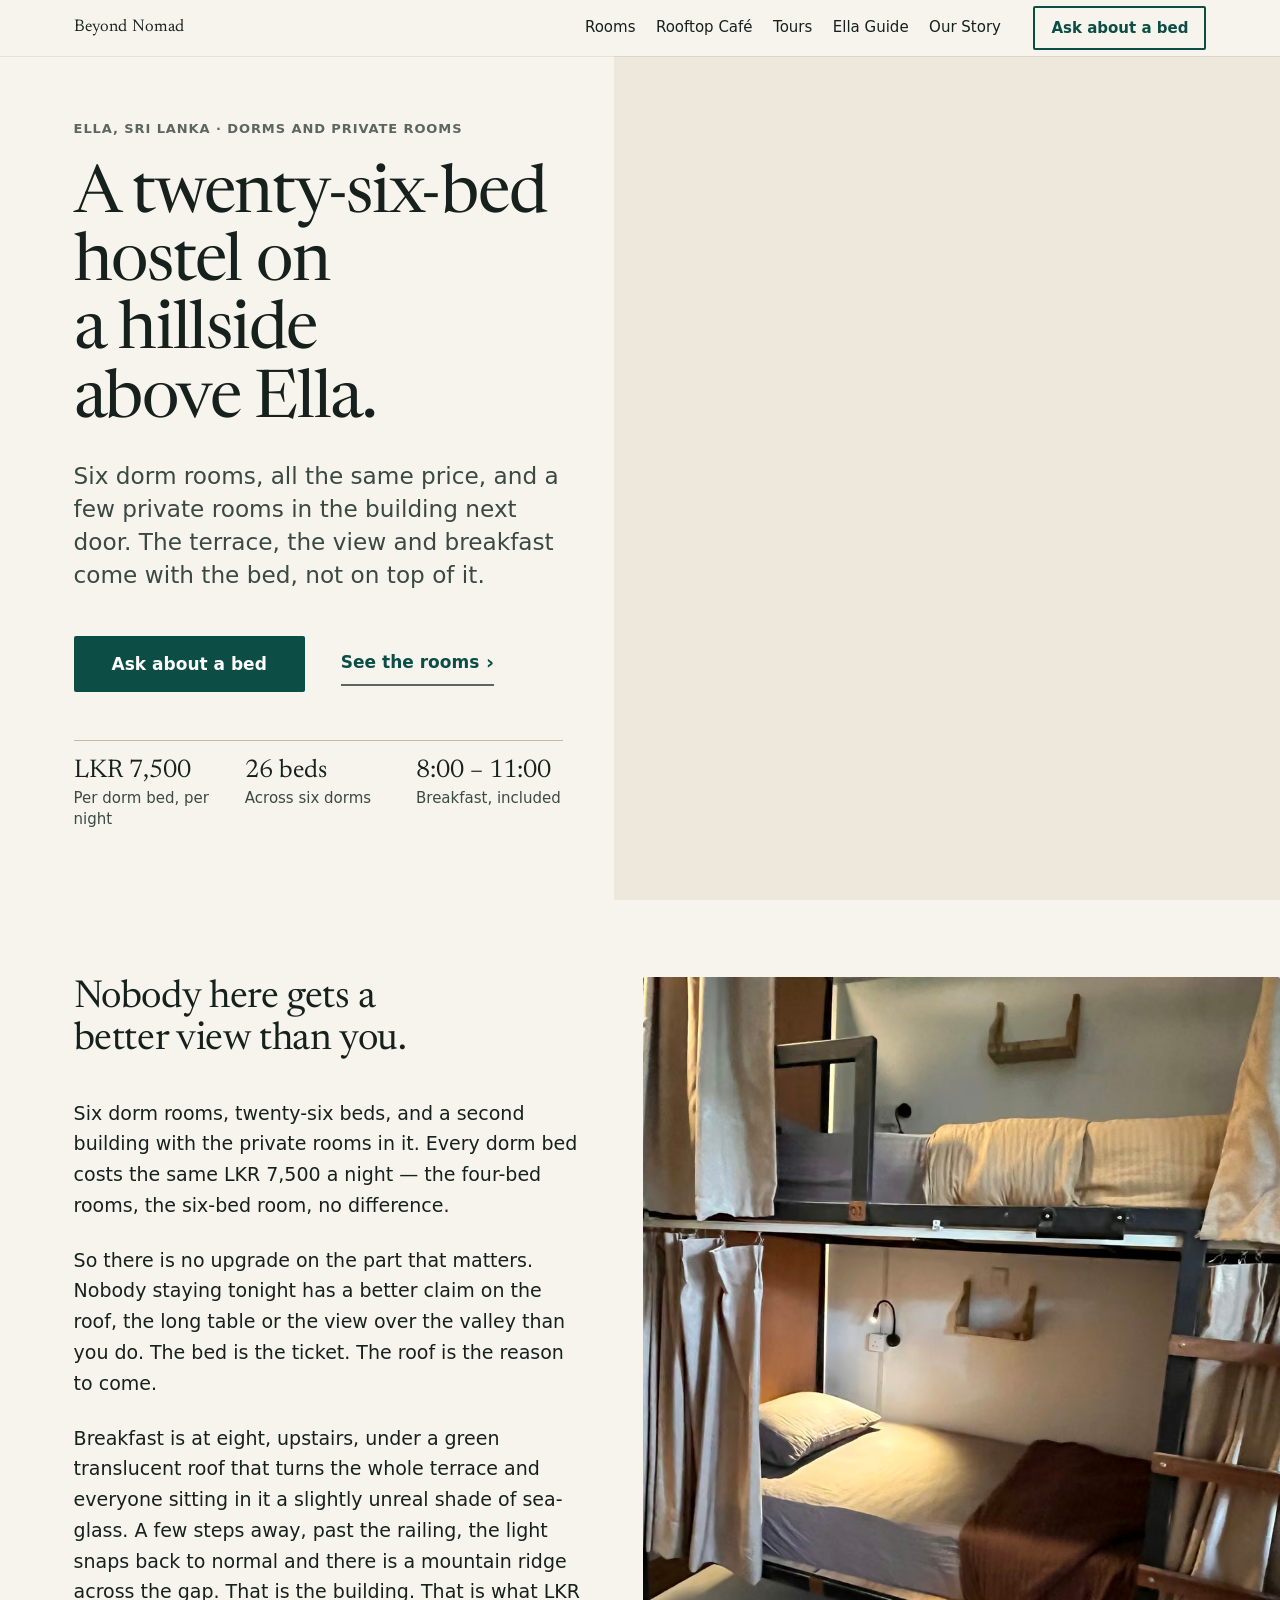
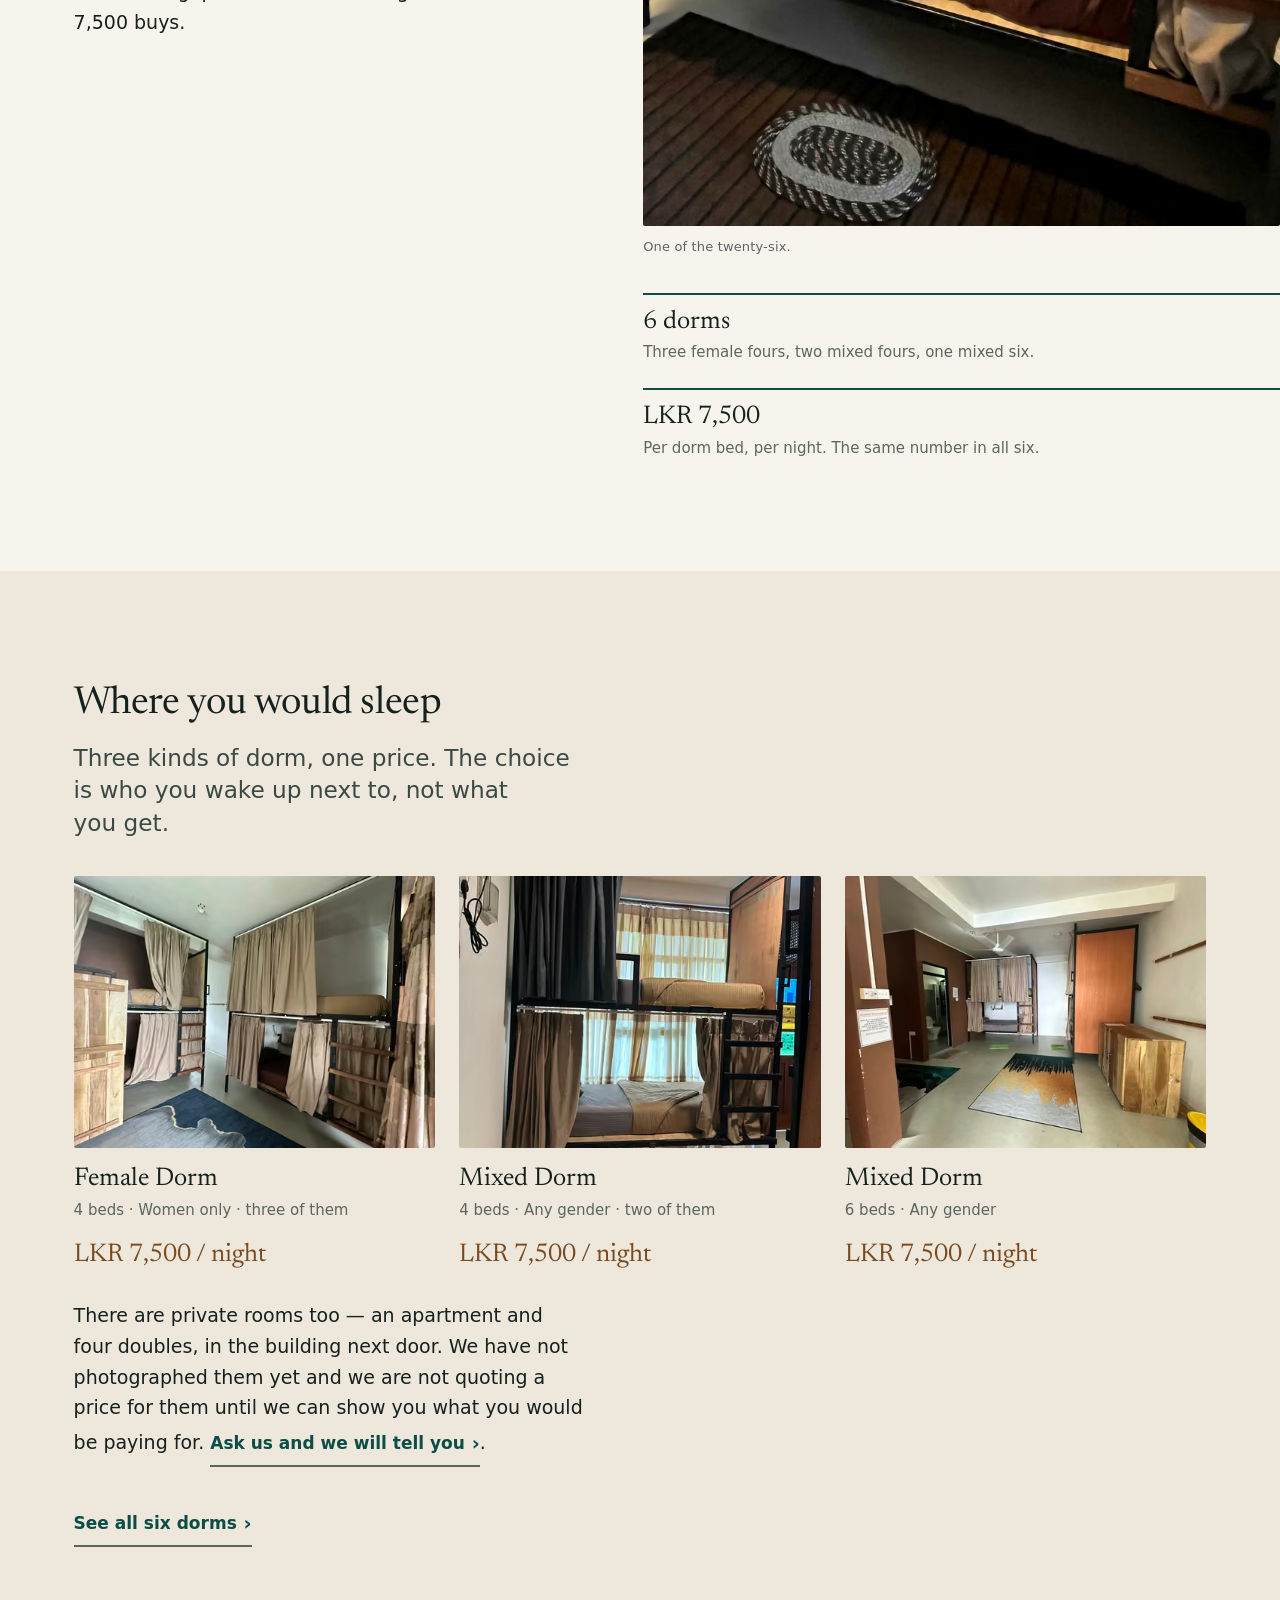
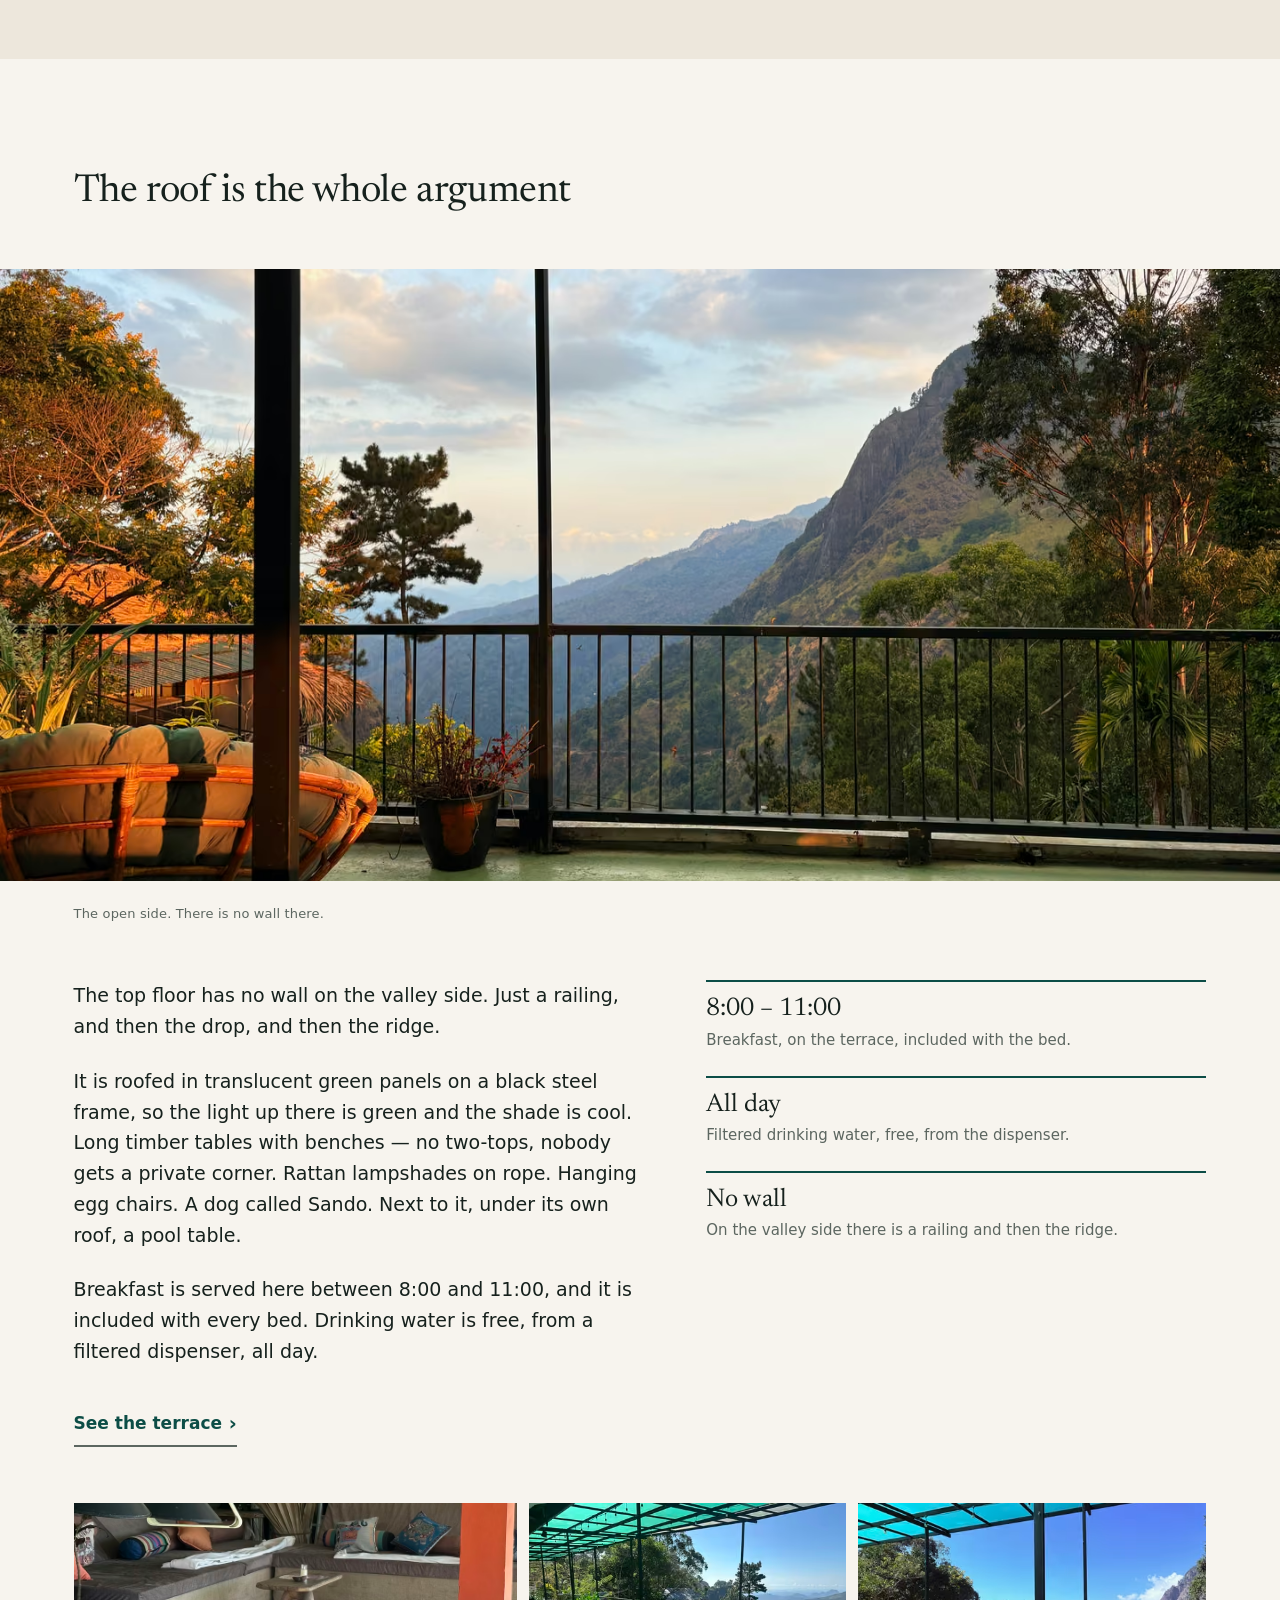
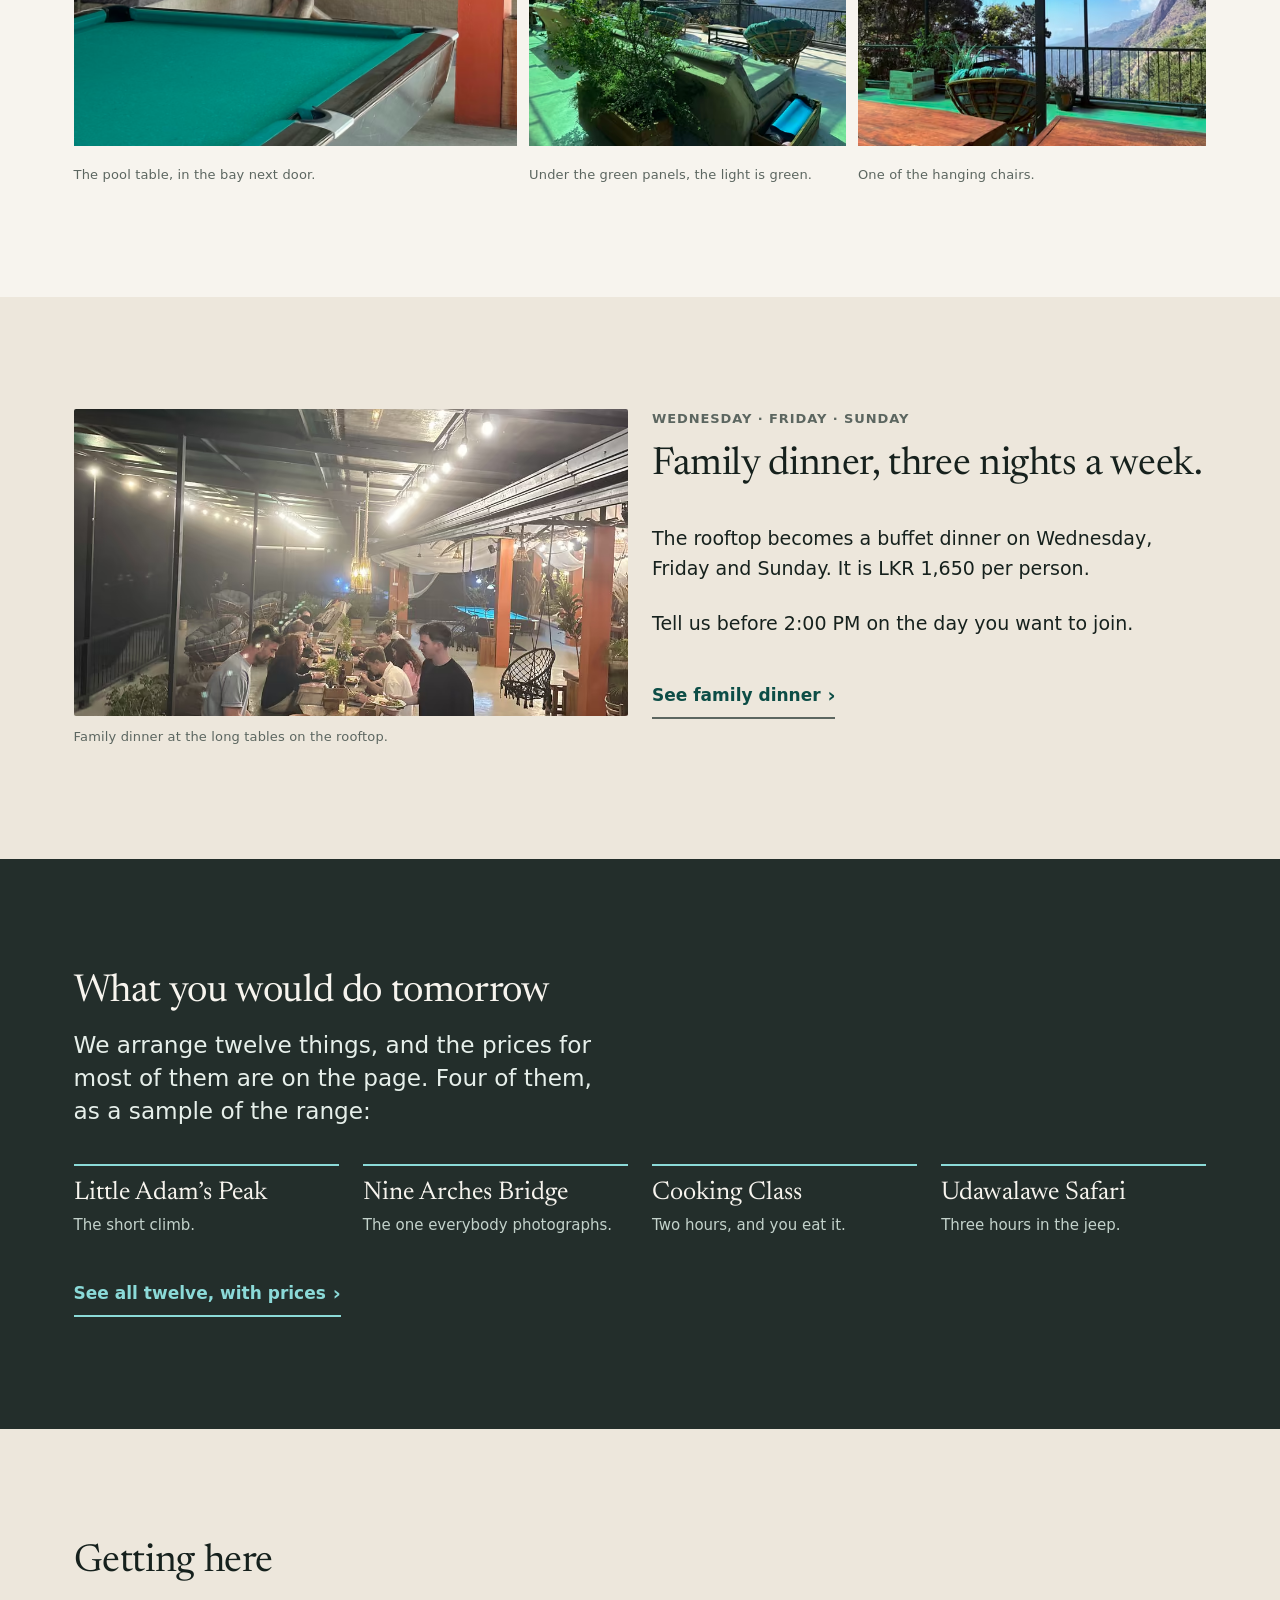
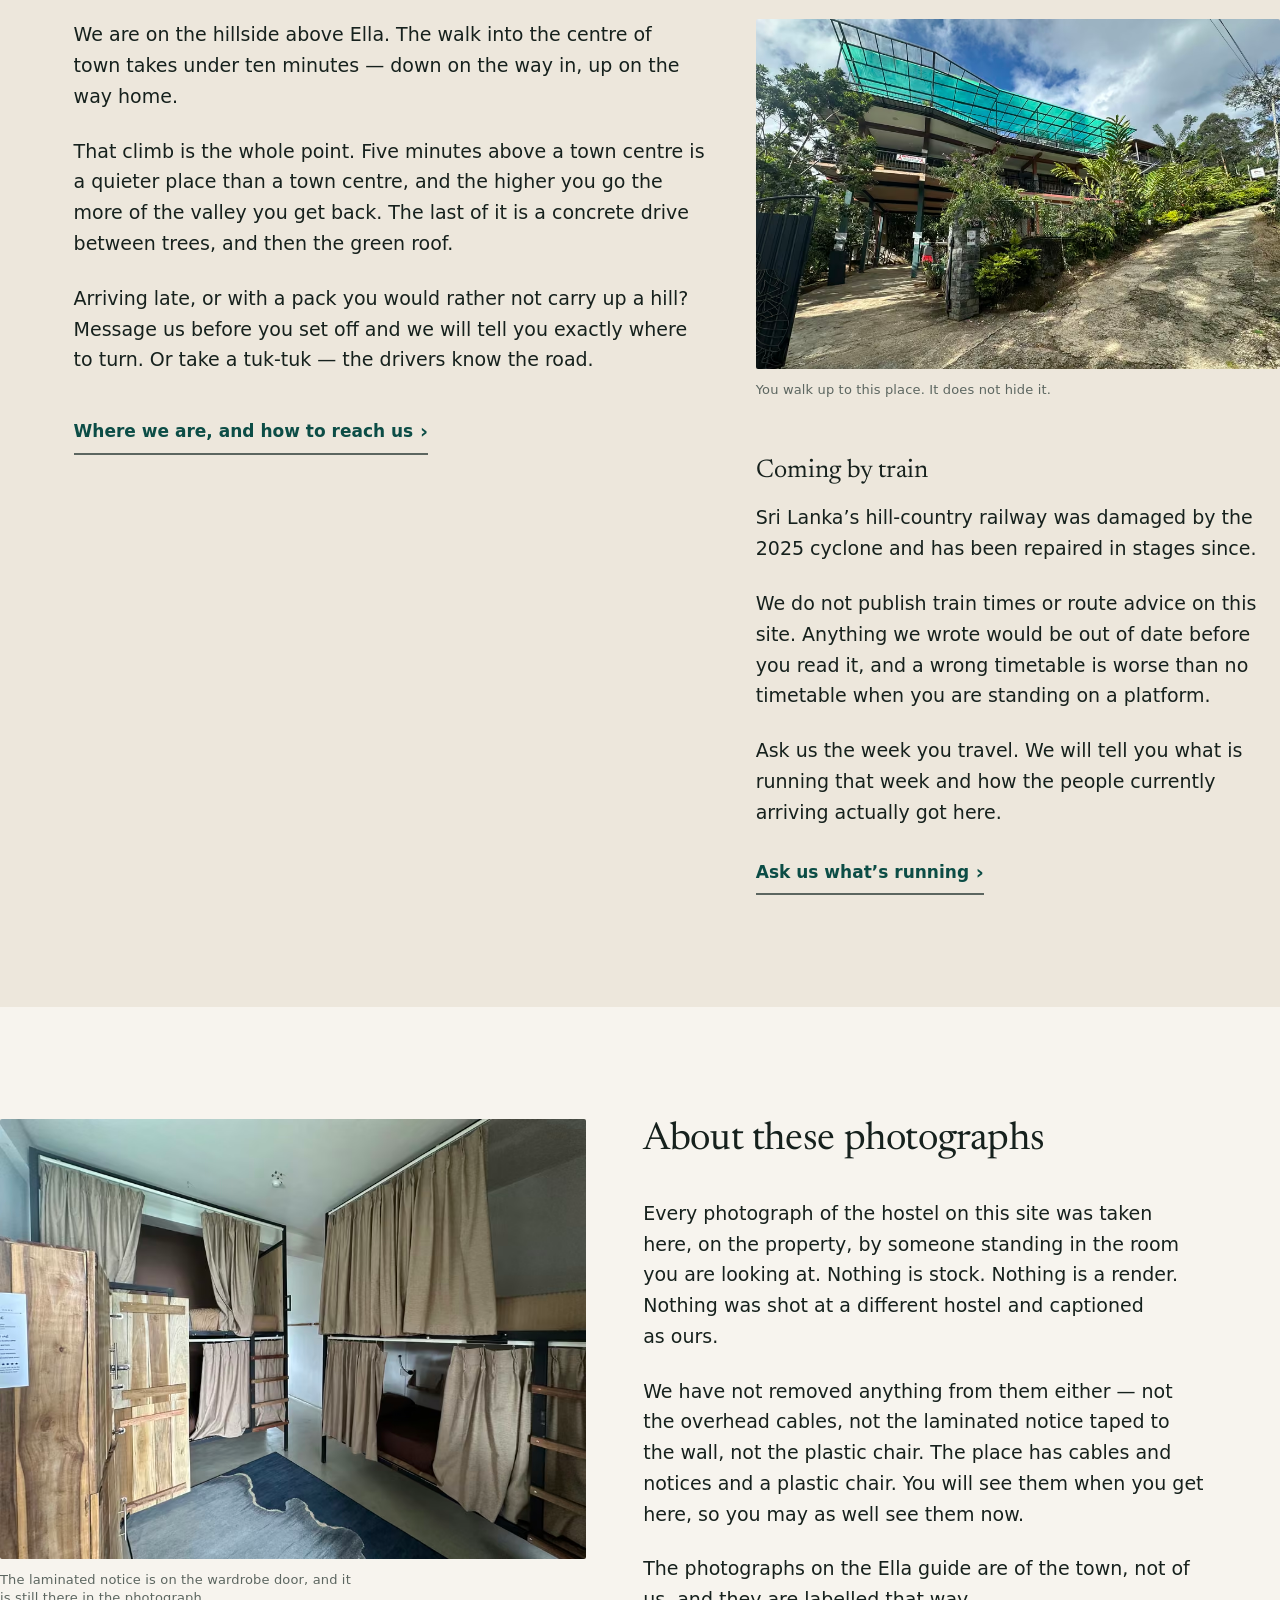
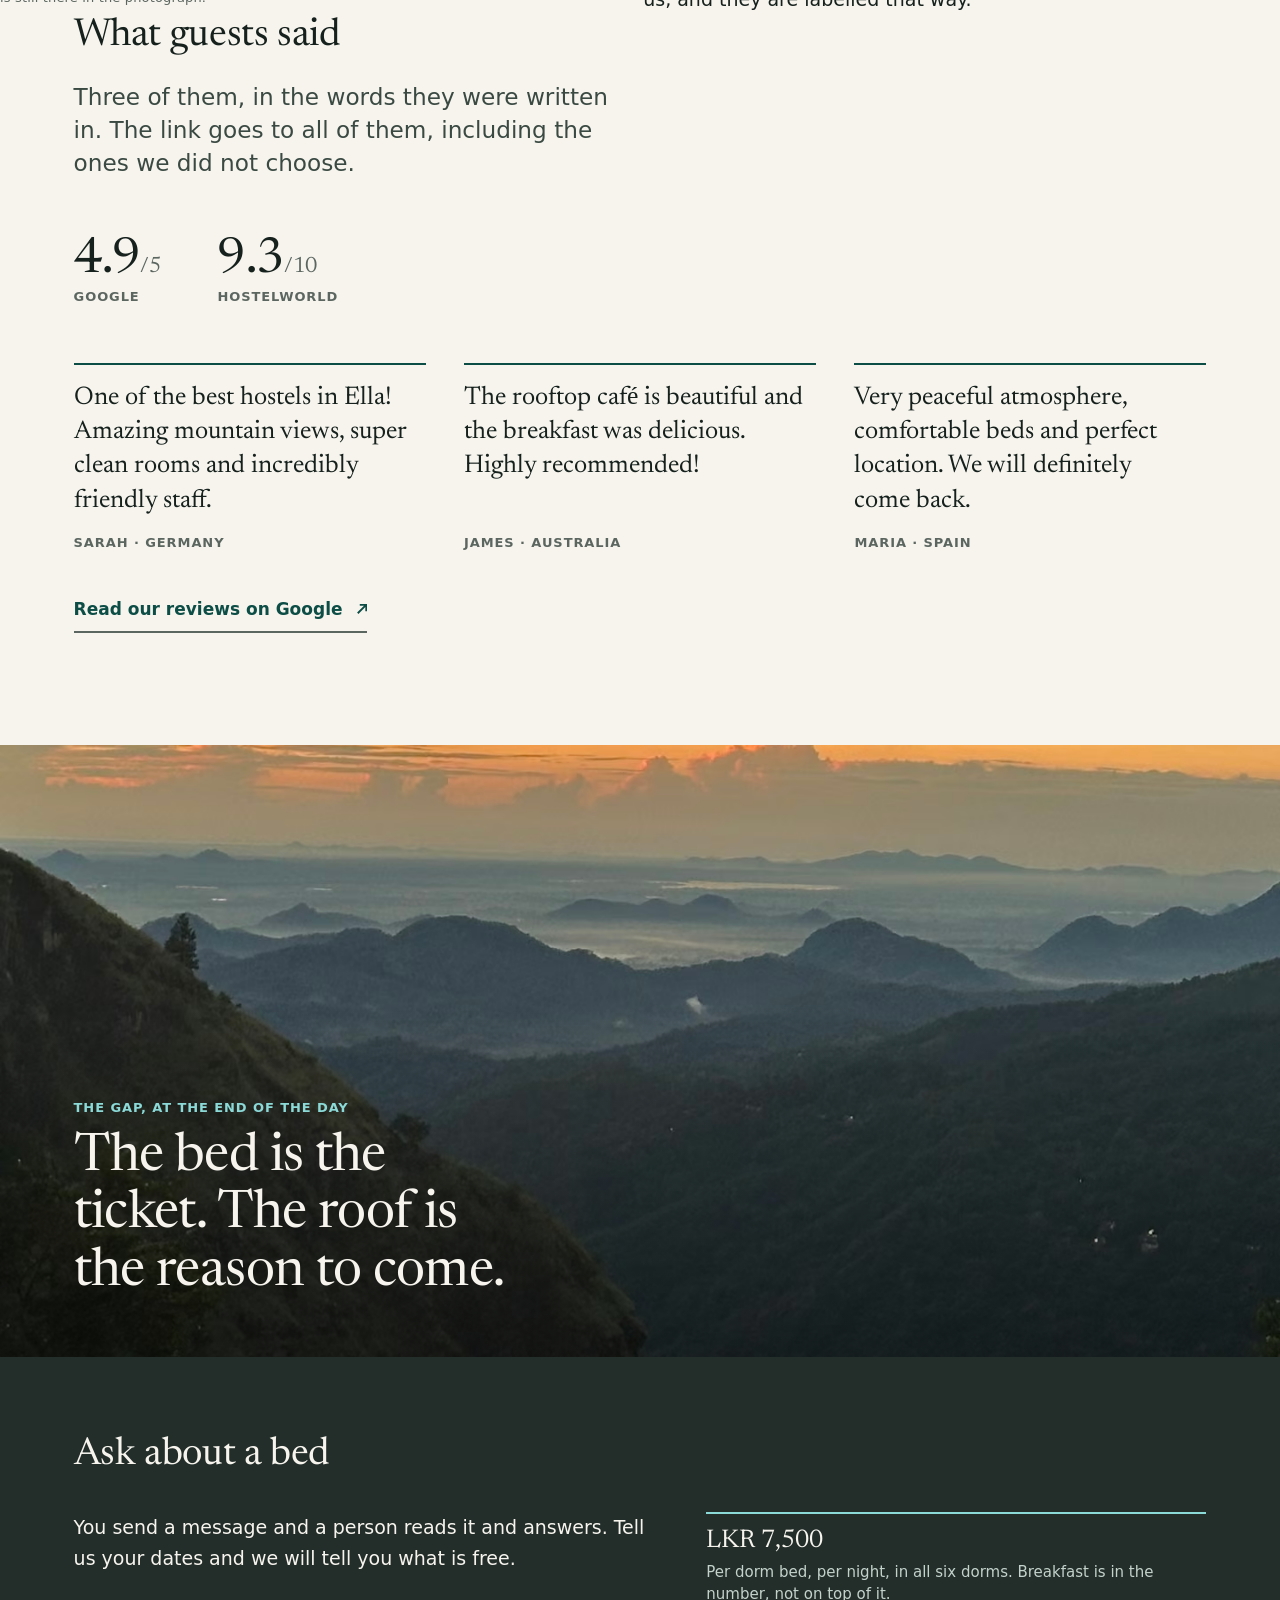
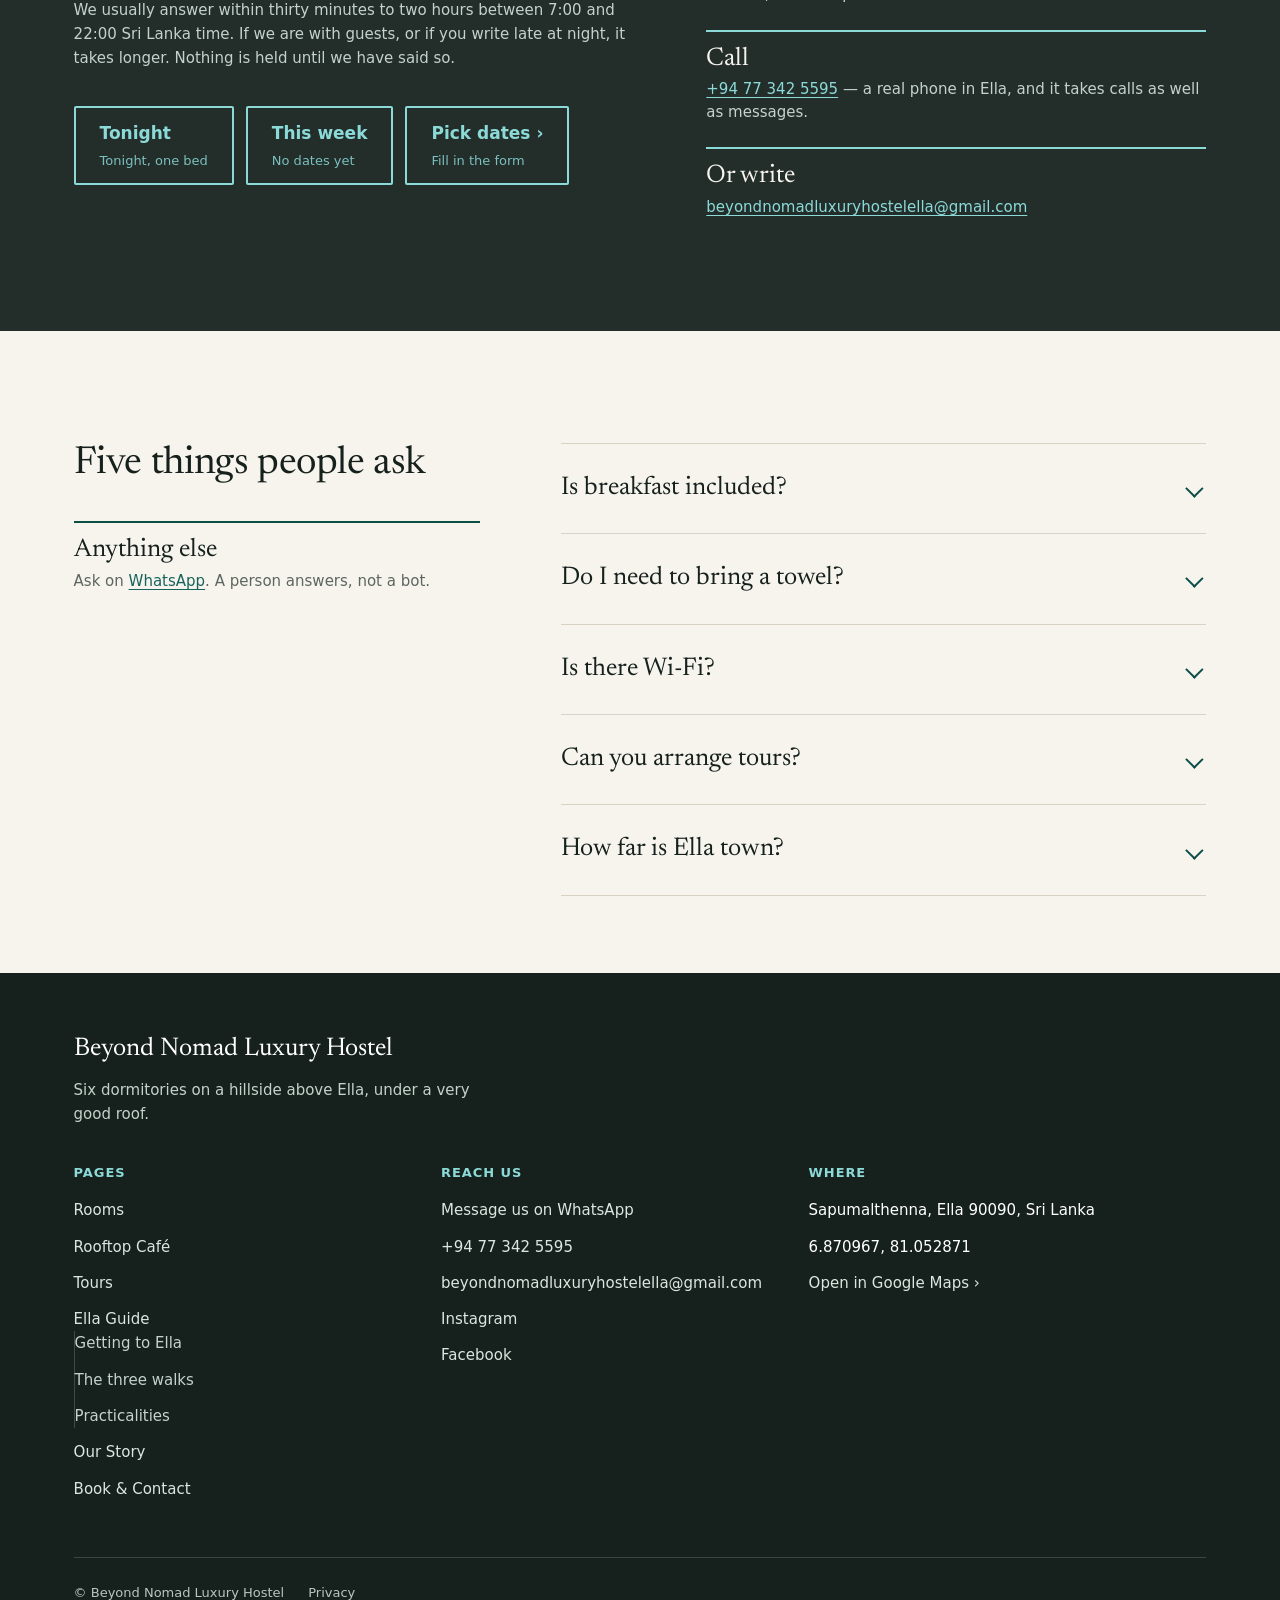
==== commit 1e8777ca: "Publish the rebuilt site Generated from redesign@d7e9c23 by tools/publish.sh. HTML comments and asse" ====
--- a/index.html
+++ b/index.html
@@ -1,456 +1,604 @@
 <!DOCTYPE html>
 <html lang="en">
-
 <head>
-    <meta charset="UTF-8">
-    <meta name="viewport" content="width=device-width, initial-scale=1.0">
-
-    <title>Beyond Nomad Luxury Hostel Ella | Best Backpacker Hostel in Ella, Sri Lanka</title>
-    <link rel="stylesheet" href="style.css">
-
-    <meta name="description"
-        content="Stay at Beyond Nomad Luxury Hostel in Ella, Sri Lanka. Enjoy mountain views, rooftop café, free breakfast, comfortable dorms, safari tours, hiking, yoga and direct booking at the best price.">
-
-    <meta name="keywords"
-        content="Ella hostel, Hostel Ella Sri Lanka, Luxury Hostel Ella, Backpacker Hostel Ella, Beyond Nomad Hostel, Ella accommodation, Budget Hostel Sri Lanka, Dormitory Ella, Best Hostel Ella">
-
-    <meta name="author" content="Beyond Nomad Luxury Hostel">
-
-    <meta name="robots" content="index, follow">
-
-    <!-- Open Graph -->
-    <meta property="og:title" content="Beyond Nomad Luxury Hostel Ella">
-    <meta property="og:description"
-        content="Luxury backpacker hostel in Ella with mountain views, rooftop café, free breakfast, safari tours and direct booking.">
-    <meta property="og:type" content="website">
-    <meta property="og:url" content="https://beyondnomadhostel.com">
-    <meta property="og:image" content="https://beyondnomadhostel.com/images/hero.jpg">
-
-    <!-- Twitter -->
-    <meta name="twitter:card" content="summary_large_image">
-    <meta name="twitter:title" content="Beyond Nomad Luxury Hostel Ella">
-    <meta name="twitter:description"
-        content="Luxury backpacker hostel in Ella with mountain views, rooftop café, free breakfast and direct booking.">
-    <meta name="twitter:image" content="https://beyondnomadhostel.com/images/hero.jpg">
-
-    <link rel="stylesheet" href="style.css">
+<meta charset="utf-8">
+<meta name="viewport" content="width=device-width, initial-scale=1">
+<title>Beyond Nomad — a 26-bed hostel in Ella, Sri Lanka</title>
+<meta name="description" content="Six dorm rooms, twenty-six beds, one price: LKR 7,500 per dorm bed. Breakfast 8:00–11:00 and a rooftop terrace facing the ridge. Under 10 min from town.">
+<link rel="canonical" href="https://beyondnomadhostel.com/">
+<meta name="theme-color" content="#0E4636">
+<meta property="og:site_name" content="Beyond Nomad Luxury Hostel">
+<meta property="og:type" content="website">
+<meta property="og:locale" content="en">
+<meta property="og:url" content="https://beyondnomadhostel.com/">
+<meta property="og:title" content="A 26-bed hostel on a hillside above Ella">
+<meta property="og:description" content="Six dorm rooms, one price, and a rooftop terrace facing the ridge. Breakfast included. LKR 7,500 per dorm bed.">
+<meta property="og:image" content="https://beyondnomadhostel.com/assets/img/og-terrace.jpg">
+<meta property="og:image:width" content="1200">
+<meta property="og:image:height" content="630">
+<meta property="og:image:alt" content="The rooftop terrace at Beyond Nomad, facing a mountain ridge across the Ella valley.">
+<meta name="twitter:card" content="summary_large_image">
+<link rel="icon" href="/assets/favicon.svg" type="image/svg+xml">
+<link rel="apple-touch-icon" href="/assets/apple-touch-icon.png">
+<link rel="stylesheet" href="/assets/css/site.css">
+
+<link rel="preload" as="image" type="image/avif" media="(max-width: 899px)" imagesizes="100vw"
+      imagesrcset="/assets/img/terrace-bench-ridge-480.avif 480w, /assets/img/terrace-bench-ridge-960.avif 960w">
+<link rel="preload" as="image" type="image/avif" media="(min-width: 900px)" imagesizes="52vw"
+      imagesrcset="/assets/img/terrace-two-guests-960.avif 960w, /assets/img/terrace-two-guests-1440.avif 1440w">
 </head>
-
 <body>
-
-    <header>
-        <h2>Beyond Nomad</h2>
-
-        <nav>
-            <a href="#">Home</a>
-            <a href="#rooms">Rooms</a>
-            <a href="#gallery">Gallery</a>
-            <a href="#tours">Tours</a>
-            <a href="#cafe">Cafe</a>
-            <a href="#booking">Book Now</a>
-        </nav>
-    </header>
-
-    <section class="hero">
-
-        <div class="overlay">
-
-            <div class="hero-content">
-
-                <p class="welcome">
-                    ★ Rated by Travelers Worldwide
-                </p>
-
-                <h1>
-                    Beyond Nomad <br>
-                    Luxury Hostel
-                </h1>
-
-                <p class="subtitle">
-                    Wake up to breathtaking mountain views, meet travelers from around the world, and experience the
-                    peaceful side of Ella.
-                </p>
-
-                <div class="hero-buttons">
-
-                    <a href="#rooms" class="btn">
-                        Explore Rooms
-                    </a>
-
-                    <a href="https://wa.me/94773425595" class="btn btn-outline">
-                        Book Direct
-                    </a>
-
-                </div>
-
-                <div class="hero-stats">
-
-                    <div class="stat">
-                        <h3>500+</h3>
-                        <p>Happy Guests</p>
-                    </div>
-
-                    <div class="stat">
-                        <h3>★ 9.3</h3>
-                        <p>Guest Rating</p>
-                    </div>
-
-                    <div class="stat">
-                        <h3>Ella</h3>
-                        <p>Mountain Paradise</p>
-                    </div>
-
-                </div>
-
-            </div>
-
-        </div>
-
-    </section>
-
-    <section id="rooms" class="rooms reveal">
-
-        <h2>Our Rooms</h2>
-
-        <div class="room-container">
-
-            <div class="room-card">
-                <img src="images/female-dorm.JPG" alt="Female Dorm">
-                <h3>Female Dorm</h3>
-                <p>4 Bed Dormitory</p>
-                <p><strong>LKR 7,500 / Night</strong></p>
-                <a href="https://wa.me/94773425595" class="btn">Book Direct</a>
-            </div>
-
-            <div class="room-card">
-                <img src="images/mixed4.JPG" alt="Mixed Dorm">
-                <h3>Mixed Dorm</h3>
-                <p>4 Bed Dormitory</p>
-                <p><strong>LKR 7,500 / Night</strong></p>
-                <a href="https://wa.me/94773425595" class="btn">Book Direct</a>
-            </div>
-
-            <div class="room-card">
-                <img src="images/mixed6.JPG" alt="6 Bed Dorm">
-                <h3>6 Bed Mixed Dorm</h3>
-                <p>6 Bed Dormitory</p>
-                <p><strong>LKR 7,500 / Night</strong></p>
-                <a href="https://wa.me/94773425595" class="btn">Book Direct</a>
-            </div>
-
-        </div>
-
-    </section>
-    <section id="gallery" class="gallery reveal">
-
-        <h2>Gallery</h2>
-
-        <div class="gallery-grid">
-            <img src="images/hero.JPG" alt="Beyond Nomad">
-            <img src="./images/cafe.jpeg" alt="Cafe">
-            <img src="./images/female-dorm.JPG" alt="Female Dorm">
-            <img src="./images/IMG_0130.JPG" alt="Hostel">
-            <img src="./images/IMG_0110.jpeg" alt="Room">
-            <img src="./images/IMG_0723.jpeg" alt="Mountain View">
-        </div>
-
-    </section>
-
-    <section id="tours">
-
-        <h2>Tours & Experiences</h2>
-
-        <div class="tour-container">
-
-            <div class="tour-card">
-                <h3>🥾 Ella Rock</h3>
-                <p>Adventure hike with stunning mountain views.</p>
-            </div>
-
-            <div class="tour-card">
-                <h3>🌄 Little Adam's Peak</h3>
-                <p>Perfect sunrise and sunset viewpoint.</p>
-            </div>
-
-            <div class="tour-card">
-                <h3>🌉 Nine Arches Bridge</h3>
-                <p>Visit Sri Lanka's most famous railway bridge.</p>
-            </div>
-
-            <div class="tour-card">
-                <h3>🐘 Udawalawe Safari</h3>
-                <p>See wild elephants in their natural habitat.</p>
-            </div>
-
-            <div class="tour-card">
-                <h3>🦁 Yala Safari</h3>
-                <p>Discover leopards, elephants and wildlife.</p>
-            </div>
-
-            <div class="tour-card">
-                <h3>💦 Diyaluma Falls</h3>
-                <p>Swim in Sri Lanka's second highest waterfall.</p>
-            </div>
-
-            <div class="tour-card">
-                <h3>☕ Lipton's Seat</h3>
-                <p>Tea plantations with breathtaking viewpoints.</p>
-            </div>
-
-            <div class="tour-card">
-                <h3>🍳 Cooking Class</h3>
-                <p>Learn authentic Sri Lankan recipes.</p>
-            </div>
-
-            <div class="tour-card">
-                <h3>🛵 Scooter Rental</h3>
-                <p>Explore Ella at your own pace.</p>
-            </div>
-
-        </div>
-
-    </section>
-
-    <section id="cafe" class="cafe reveal">
-
-        <div class="cafe-overlay">
-
-            <h2>Rooftop Café</h2>
-
-            <p>
-                Enjoy handcrafted coffee, wood-fired pizzas,
-                delicious Sri Lankan cuisine and breathtaking
-                mountain views from our rooftop café.
-            </p>
-
-            <div class="cafe-buttons">
-
-                <a href="#" class="menu-btn">View Menu</a>
-
-                <a href="https://wa.me/94773425595" class="whatsapp-btn">
-                    Order on WhatsApp
-                </a>
-
-            </div>
-
-        </div>
-
-    </section>
-    <section id="booking" class="booking">
-
-        <h2>Book Your Stay</h2>
-
-        <form id="bookingForm">
-
-            <div class="form-row">
-                <input type="text" id="name" placeholder="Full Name" required>
-                <input type="email" id="email" placeholder="Email Address" required>
-            </div>
-
-            <div class="form-row">
-                <input type="tel" id="phone" placeholder="WhatsApp Number" required>
-
-                <select id="room" required>
-                    <option value="">Select Room Type</option>
-                    <option>Female Dorm</option>
-                    <option>Mixed Dorm</option>
-                    <option>6 Bed Mixed Dorm</option>
-                </select>
-            </div>
-
-            <div class="form-row">
-                <input type="date" id="checkin" required>
-                <input type="date" id="checkout" required>
-            </div>
-
-            <textarea id="requests" placeholder="Special Requests"></textarea>
-
-            <button type="submit" class="btn">
-                📅 Book via WhatsApp
-            </button>
-
-        </form>
-    </section>
-
-    <section id="faq" class="faq">
-
-    <h2>Frequently Asked Questions</h2>
-
-    <div class="faq-item">
-        <button class="faq-question">
-            Is breakfast included?
-            <span>+</span>
-        </button>
-
-        <div class="faq-answer">
-            <p>Yes. A complimentary breakfast is included with every stay.</p>
-        </div>
-    </div>
-
-    <div class="faq-item">
-        <button class="faq-question">
-            Do you provide towels?
-            <span>+</span>
-        </button>
-
-        <div class="faq-answer">
-            <p>Yes. Fresh bed linen and towels are provided free of charge.</p>
-        </div>
-    </div>
-
-    <div class="faq-item">
-        <button class="faq-question">
-            Is Wi-Fi available?
-            <span>+</span>
-        </button>
-
-        <div class="faq-answer">
-            <p>Yes. Free high-speed Wi-Fi is available throughout the hostel.</p>
-        </div>
-    </div>
-
-    <div class="faq-item">
-        <button class="faq-question">
-            Can you arrange safaris and tours?
-            <span>+</span>
-        </button>
-
-        <div class="faq-answer">
-            <p>Yes. We arrange Udawalawe Safari, Yala Safari, Ella Rock hikes, Little Adam's Peak, Cooking Classes and many more experiences.</p>
-        </div>
-    </div>
-
-    <div class="faq-item">
-        <button class="faq-question">
-            How far is the hostel from Ella town?
-            <span>+</span>
-        </button>
-
-        <div class="faq-answer">
-            <p>We are located only a few minutes from Ella town with beautiful mountain views.</p>
-        </div>
-    </div>
-
-</section>
-
-    <section id="reviews" class="reviews reveal">
-
-        <h2>What Our Guests Say</h2>
+<a class="skip-link" href="#main">Skip to content</a>
+
+<header class="header" id="site-header">
+  <div class="header__inner">
+    <a class="wordmark" href="/" aria-label="Beyond Nomad Luxury Hostel — home">Beyond Nomad</a>
+    <button class="menu-btn" type="button" id="menu-open" aria-expanded="false" aria-controls="site-menu">
+      <svg viewBox="0 0 18 18" aria-hidden="true" focusable="false"><path d="M1 4h16M1 9h16M1 14h16" stroke="currentColor" stroke-width="1.8" fill="none"/></svg>
+      Menu
+    </button>
+    <nav class="nav-desktop" aria-label="Main">
+      <a href="/rooms/">Rooms</a>
+      <a href="/breakfast/">Rooftop Café</a>
+      <a href="/tours/">Tours</a>
+      <a href="/ella/">Ella Guide</a>
+      <a href="/story/">Our Story</a>
+      <a class="btn btn--outline btn--sm" href="/book/">Ask about a bed</a>
+    </nav>
+  </div>
+</header>
+
+<div class="menu" id="site-menu" role="dialog" aria-modal="true" aria-label="Site menu" data-open="false">
+  <div class="menu__top">
+    <span class="wordmark" aria-hidden="true">Beyond Nomad</span>
+    <button class="menu__close" type="button" id="menu-close" aria-label="Close menu">
+      Close
+      <svg viewBox="0 0 18 18" aria-hidden="true" focusable="false"><path d="M3 3l12 12M15 3L3 15" stroke="currentColor" stroke-width="1.8" fill="none"/></svg>
+    </button>
+  </div>
+  <ul class="menu__list">
+    <li><a href="/rooms/">Rooms</a></li>
+    <li><a href="/breakfast/">Rooftop Café</a></li>
+    <li><a href="/tours/">Tours</a></li>
+    <li><a href="/ella/">Ella Guide</a></li>
+    <li><a href="/story/">Our Story</a></li>
+    <li><a href="/book/">Book &amp; Contact</a></li>
+  </ul>
+  <div class="menu__contact">
+    <a href="https://wa.me/94773425595" data-wa data-wa-intent="bed">Message us on WhatsApp</a>
+    <a href="https://instagram.com/beyond_nomad_ella" rel="noopener">Instagram</a>
+    <a href="tel:+94773425595">+94 77 342 5595</a>
+  </div>
+</div>
+
+<main id="main">
+
+  
+  <section class="fold">
+    <div class="fold__panel">
+      
+      <p class="eyebrow fold__eyebrow"><span style="white-space:nowrap">Ella, Sri Lanka</span> · Dorms and private rooms</p>
+      <h1><span style="white-space:nowrap">A twenty-six-bed</span> hostel on a hillside above Ella.</h1>
+      <p class="lede fold__sub">Six dorm rooms, all the same price, and a few private rooms in the building next door. The terrace, the view and breakfast come with the bed, not on top of it.</p>
+      <div class="fold__actions">
+        <a class="btn btn--primary" href="/book/">Ask about a bed</a>
+        <a class="link-more" href="/rooms/">See the rooms</a>
+      </div>
+      <ul class="fold__facts">
+        <li><b>LKR 7,500</b>Per dorm bed, per night</li>
+        <li><b>26 beds</b>Across six dorms</li>
+        <li><b>8:00 – 11:00</b>Breakfast, included</li>
+      </ul>
+    </div>
+    <div class="fold__media">
+      <picture>
+        <source media="(min-width: 900px)" type="image/avif" sizes="52vw"
+          srcset="/assets/img/terrace-two-guests-960.avif 960w, /assets/img/terrace-two-guests-1440.avif 1440w">
+        <source media="(min-width: 900px)" type="image/webp" sizes="52vw"
+          srcset="/assets/img/terrace-two-guests-960.webp 960w, /assets/img/terrace-two-guests-1440.webp 1440w">
+        <source type="image/avif" sizes="100vw"
+          srcset="/assets/img/terrace-bench-ridge-480.avif 480w, /assets/img/terrace-bench-ridge-960.avif 960w">
+        <source type="image/webp" sizes="100vw"
+          srcset="/assets/img/terrace-bench-ridge-480.webp 480w, /assets/img/terrace-bench-ridge-960.webp 960w">
         
-        <div class="google-review-link">
-    ⭐⭐⭐⭐⭐
-    <p>Rated 4.9/5 on Google Reviews</p>
-
-    <a href="https://g.page/r/CcHbuNvh2CUuEBM/review"
-   target="_blank"
-   class="google-btn">
-    Read All Google Reviews
-</a>
-    </a>
+        <img src="/assets/img/terrace-bench-ridge-1440.jpg" fetchpriority="high" decoding="async"
+             alt="Two people sitting at a long timber table on the hostel’s rooftop terrace, seen from behind, facing a mountain ridge across a valley.">
+      </picture>
+    </div>
+  </section>
+
+  
+  <section class="section">
+    <div class="wrap">
+      <div class="spread spread--media spread--bleed">
+        <div class="prose">
+          <h2>Nobody here gets a better view than you.</h2>
+          <p>Six dorm rooms, twenty-six beds, and a second building with the private rooms in it. Every dorm bed costs the same LKR 7,500 a night — the four-bed rooms, the six-bed room, no difference.</p>
+          <p>So there is no upgrade on the part that matters. Nobody staying tonight has a better claim on the roof, the long table or the view over the valley than you do. The bed is the ticket. The roof is the reason to come.</p>
+          <p>Breakfast is at eight, upstairs, under a green translucent roof that turns the whole terrace and everyone sitting in it a slightly unreal shade of sea-glass. A few steps away, past the railing, the light snaps back to normal and there is a mountain ridge across the gap. That is the building. That is what LKR 7,500 buys.</p>
+          
+          
+        </div>
+        <div class="spread__aside">
+          <figure class="fig">
+            <div class="fig__frame">
+              <picture>
+                <source type="image/avif" sizes="(min-width: 1024px) 44vw, 92vw" srcset="/assets/img/dorm-bed-shelf-480.avif 480w, /assets/img/dorm-bed-shelf-960.avif 960w, /assets/img/dorm-bed-shelf-1440.avif 1440w">
+                <source type="image/webp" sizes="(min-width: 1024px) 44vw, 92vw" srcset="/assets/img/dorm-bed-shelf-480.webp 480w, /assets/img/dorm-bed-shelf-960.webp 960w, /assets/img/dorm-bed-shelf-1440.webp 1440w">
+                <img src="/assets/img/dorm-bed-shelf-1440.jpg" width="2870" height="3827" loading="lazy" decoding="async"
+                     alt="A lower bunk with its curtain drawn back: a reading lamp, a power socket and a small wooden shelf at the head of the bed.">
+              </picture>
+            </div>
+            <figcaption>One of the twenty-six.</figcaption>
+          </figure>
+          <p class="marginal" style="margin-top:var(--s6)"><b>6 dorms</b>Three female fours, two mixed fours, one mixed six.</p>
+          <p class="marginal"><b>LKR 7,500</b>Per dorm bed, per night. The same number in all six.</p>
+        </div>
+      </div>
+    </div>
+  </section>
+
+  
+  <section class="section section--paper2">
+    <div class="wrap">
+      <h2>Where you would sleep</h2>
+      <p class="lede" style="margin:var(--s4) 0 var(--s6);max-width:32rem">Three kinds of dorm, one price. The choice is who you wake up next to, not what you get.</p>
+      <ul class="cards cards--3 scroller">
+        <li>
+          <div class="card"><a class="card__link" href="/rooms/#female-4">
+            <div class="card__frame">
+              <picture>
+                <source type="image/avif" sizes="(min-width: 760px) 30vw, 88vw" srcset="/assets/img/dorm-female4-beds-480.avif 480w, /assets/img/dorm-female4-beds-960.avif 960w, /assets/img/dorm-female4-beds-1440.avif 1440w">
+                <source type="image/webp" sizes="(min-width: 760px) 30vw, 88vw" srcset="/assets/img/dorm-female4-beds-480.webp 480w, /assets/img/dorm-female4-beds-960.webp 960w, /assets/img/dorm-female4-beds-1440.webp 1440w">
+                <img src="/assets/img/dorm-female4-beds-1440.jpg" width="1440" height="1080" loading="lazy" decoding="async"
+                     alt="A four-bed dormitory: two sets of bunks with full-length curtains, a timber wardrobe and a rug between them.">
+              </picture>
+            </div>
+            <div class="card__body">
+              <h3 class="card__title">Female Dorm</h3>
+              <p class="card__meta">4 beds · Women only · three of them</p>
+              <p class="card__price">LKR 7,500 / night</p>
+            </div>
+          </a></div>
+        </li>
+        <li>
+          <div class="card"><a class="card__link" href="/rooms/#mixed-4">
+            
+            <div class="card__frame">
+              <picture>
+                <source type="image/avif" sizes="(min-width: 760px) 30vw, 88vw" srcset="/assets/img/dorm-mixed4-fan-480.avif 480w, /assets/img/dorm-mixed4-fan-960.avif 960w, /assets/img/dorm-mixed4-fan-1440.avif 1440w">
+                <source type="image/webp" sizes="(min-width: 760px) 30vw, 88vw" srcset="/assets/img/dorm-mixed4-fan-480.webp 480w, /assets/img/dorm-mixed4-fan-960.webp 960w, /assets/img/dorm-mixed4-fan-1440.webp 1440w">
+                <img src="/assets/img/dorm-mixed4-fan-1440.jpg" width="1440" height="1920" loading="lazy" decoding="async"
+                     alt="A bunk in a four-bed mixed dorm with the curtains drawn back, a wall fan above it and a curtained window behind.">
+              </picture>
+            </div>
+            <div class="card__body">
+              <h3 class="card__title">Mixed Dorm</h3>
+              <p class="card__meta">4 beds · Any gender · two of them</p>
+              <p class="card__price">LKR 7,500 / night</p>
+            </div>
+          </a></div>
+        </li>
+        <li>
+          <div class="card"><a class="card__link" href="/rooms/#mixed-6">
+            <div class="card__frame">
+              <picture>
+                <source type="image/avif" sizes="(min-width: 760px) 30vw, 88vw" srcset="/assets/img/dorm-mixed-6-480.avif 480w, /assets/img/dorm-mixed-6-960.avif 960w, /assets/img/dorm-mixed-6-1440.avif 1440w">
+                <source type="image/webp" sizes="(min-width: 760px) 30vw, 88vw" srcset="/assets/img/dorm-mixed-6-480.webp 480w, /assets/img/dorm-mixed-6-960.webp 960w, /assets/img/dorm-mixed-6-1440.webp 1440w">
+                <img src="/assets/img/dorm-mixed-6-1440.jpg" width="1440" height="1080" loading="lazy" decoding="async"
+                     alt="A six-bed dormitory with three sets of bunks and a ceiling fan.">
+              </picture>
+            </div>
+            <div class="card__body">
+              <h3 class="card__title">Mixed Dorm</h3>
+              <p class="card__meta">6 beds · Any gender</p>
+              <p class="card__price">LKR 7,500 / night</p>
+            </div>
+          </a></div>
+        </li>
+      </ul>
+      <p class="scroller-count">Swipe · three kinds of dorm</p>
+      <p style="margin-top:var(--s5);max-width:32rem">There are private rooms too — an apartment and four doubles, in the building next door. We have not photographed them yet and we are not quoting a price for them until we can show you what you would be paying for. <a class="link-more" href="/book/">Ask us and we will tell you</a>.</p>
+      
+      <p style="margin-top:var(--s6)"><a class="link-more" href="/rooms/">See all six dorms</a></p>
+    </div>
+  </section>
+
+  
+  <section class="section">
+    <div class="wrap">
+      <h2>The roof is the whole argument</h2>
+    </div>
+    <figure class="plate">
+      <div class="plate__frame">
+        <picture>
+          <source type="image/avif" sizes="100vw" srcset="/assets/img/terrace-ridge-warm-960.avif 960w, /assets/img/terrace-ridge-warm-1440.avif 1440w, /assets/img/terrace-ridge-warm-1920.avif 1920w">
+          <source type="image/webp" sizes="100vw" srcset="/assets/img/terrace-ridge-warm-960.webp 960w, /assets/img/terrace-ridge-warm-1440.webp 1440w, /assets/img/terrace-ridge-warm-1920.webp 1920w">
+          <img src="/assets/img/terrace-ridge-warm-1440.jpg" width="1440" height="1080" loading="lazy" decoding="async"
+               alt="The terrace looking out: a railing, potted plants, and the mountain ridge across the valley in late light.">
+        </picture>
+      </div>
+      <figcaption>The open side. There is no wall there.</figcaption>
+    </figure>
+    <div class="wrap">
+      <div class="spread">
+        <div class="prose">
+          <p>The top floor has no wall on the valley side. Just a railing, and then the drop, and then the ridge.</p>
+          <p>It is roofed in translucent green panels on a black steel frame, so the light up there is green and the shade is cool. Long timber tables with benches — no two-tops, nobody gets a private corner. Rattan lampshades on rope. Hanging egg chairs. A dog called Sando. Next to it, under its own roof, a pool table.</p>
+          <p>Breakfast is served here between 8:00 and 11:00, and it is included with every bed. Drinking water is free, from a filtered dispenser, all day.</p>
+          <p style="margin-top:var(--s6)"><a class="link-more" href="/breakfast/">See the terrace</a></p>
+        </div>
+        <div class="spread__aside">
+          <p class="marginal"><b>8:00 – 11:00</b>Breakfast, on the terrace, included with the bed.</p>
+          <p class="marginal"><b>All day</b>Filtered drinking water, free, from the dispenser.</p>
+          <p class="marginal"><b>No wall</b>On the valley side there is a railing and then the ridge.</p>
+        </div>
+      </div>
+
+      
+      <ul class="strip strip--3" style="margin-top:var(--s7)">
+        <li>
+          <figure>
+            <picture>
+              <source type="image/avif" sizes="(min-width: 760px) 40vw, 68vw" srcset="/assets/img/pool-table-bay-480.avif 480w, /assets/img/pool-table-bay-960.avif 960w, /assets/img/pool-table-bay-1440.avif 1440w">
+              <source type="image/webp" sizes="(min-width: 760px) 40vw, 68vw" srcset="/assets/img/pool-table-bay-480.webp 480w, /assets/img/pool-table-bay-960.webp 960w, /assets/img/pool-table-bay-1440.webp 1440w">
+              <img src="/assets/img/pool-table-bay-1440.jpg" width="1440" height="1116" loading="lazy" decoding="async"
+                   alt="A pool table under hanging metal lamps, with a cushioned banquette behind it, dried-palm columns and a red-painted pillar.">
+            </picture>
+            <figcaption>The pool table, in the bay next door.</figcaption>
+          </figure>
+        </li>
+        <li>
+          <figure>
+            <picture>
+              <source type="image/avif" sizes="(min-width: 760px) 29vw, 68vw" srcset="/assets/img/lounge-cushions-480.avif 480w, /assets/img/lounge-cushions-960.avif 960w, /assets/img/lounge-cushions-1440.avif 1440w">
+              <source type="image/webp" sizes="(min-width: 760px) 29vw, 68vw" srcset="/assets/img/lounge-cushions-480.webp 480w, /assets/img/lounge-cushions-960.webp 960w, /assets/img/lounge-cushions-1440.webp 1440w">
+              <img src="/assets/img/lounge-cushions-1440.jpg" width="1440" height="1080" loading="lazy" decoding="async"
+                   alt="Built-in benches with teal cushions and a round rattan chair under the green roof, a planter of herbs in front and the valley past the railing.">
+            </picture>
+            <figcaption>Under the green panels, the light is green.</figcaption>
+          </figure>
+        </li>
+        <li>
+          <figure>
+            <picture>
+              <source type="image/avif" sizes="(min-width: 760px) 31vw, 68vw" srcset="/assets/img/terrace-hanging-chair-480.avif 480w, /assets/img/terrace-hanging-chair-960.avif 960w, /assets/img/terrace-hanging-chair-1440.avif 1440w">
+              <source type="image/webp" sizes="(min-width: 760px) 31vw, 68vw" srcset="/assets/img/terrace-hanging-chair-480.webp 480w, /assets/img/terrace-hanging-chair-960.webp 960w, /assets/img/terrace-hanging-chair-1440.webp 1440w">
+              <img src="/assets/img/terrace-hanging-chair-1440.jpg" width="1440" height="1080" loading="lazy" decoding="async"
+                   alt="A hanging rattan egg chair on the terrace, facing the valley.">
+            </picture>
+            <figcaption>One of the hanging chairs.</figcaption>
+          </figure>
+        </li>
+      </ul>
+    </div>
+  </section>
+
+  <section class="section section--paper2" id="family-dinner">
+    <div class="wrap">
+      <div class="duo duo--even">
+        <figure class="fig" style="margin:0">
+          <div class="fig__frame">
+            <picture>
+              <source type="image/avif" sizes="(min-width: 720px) 45vw, 92vw" srcset="/assets/img/family-dinner-rooftop-480.avif 480w, /assets/img/family-dinner-rooftop-960.avif 960w, /assets/img/family-dinner-rooftop-1440.avif 1440w, /assets/img/family-dinner-rooftop-1920.avif 1920w">
+              <source type="image/webp" sizes="(min-width: 720px) 45vw, 92vw" srcset="/assets/img/family-dinner-rooftop-480.webp 480w, /assets/img/family-dinner-rooftop-960.webp 960w, /assets/img/family-dinner-rooftop-1440.webp 1440w, /assets/img/family-dinner-rooftop-1920.webp 1920w">
+              <img src="/assets/img/family-dinner-rooftop-1440.jpg" width="1440" height="1920" loading="lazy" decoding="async" alt="Guests eating a buffet family dinner together at the long tables on the rooftop terrace.">
+            </picture>
+          </div>
+          <figcaption>Family dinner at the long tables on the rooftop.</figcaption>
+        </figure>
+        <div class="prose">
+          <p class="eyebrow">Wednesday · Friday · Sunday</p>
+          <h2>Family dinner, three nights a week.</h2>
+          <p>The rooftop becomes a buffet dinner on Wednesday, Friday and Sunday. It is LKR 1,650 per person.</p>
+          <p>Tell us before 2:00 PM on the day you want to join.</p>
+          <p style="margin-top:var(--s6)"><a class="link-more" href="/breakfast/#family-dinner">See family dinner</a></p>
+          
+        </div>
+      </div>
+    </div>
+  </section>
+
+  
+  <section class="section section--dark">
+    <div class="wrap">
+      <h2>What you would do tomorrow</h2>
+      <p class="lede" style="margin:var(--s4) 0 var(--s6);max-width:34rem">We arrange twelve things, and the prices for most of them are on the page. Four of them, as a sample of the range:</p>
+      <ul class="cards cards--4">
+        <li><div class="card__body" style="padding-top:var(--s3);border-top:2px solid var(--glass)">
+          <h3 class="card__title"><a href="/tours/#little-adams-peak" style="color:inherit;text-decoration:none">Little Adam’s Peak</a></h3>
+          <p class="card__meta">The short climb.</p>
+        </div></li>
+        <li><div class="card__body" style="padding-top:var(--s3);border-top:2px solid var(--glass)">
+          <h3 class="card__title"><a href="/tours/#nine-arches-bridge" style="color:inherit;text-decoration:none">Nine Arches Bridge</a></h3>
+          <p class="card__meta">The one everybody photographs.</p>
+        </div></li>
+        <li><div class="card__body" style="padding-top:var(--s3);border-top:2px solid var(--glass)">
+          <h3 class="card__title"><a href="/tours/#cooking-class" style="color:inherit;text-decoration:none">Cooking Class</a></h3>
+          <p class="card__meta">Two hours, and you eat it.</p>
+        </div></li>
+        <li><div class="card__body" style="padding-top:var(--s3);border-top:2px solid var(--glass)">
+          <h3 class="card__title"><a href="/tours/#udawalawe-safari" style="color:inherit;text-decoration:none">Udawalawe Safari</a></h3>
+          <p class="card__meta">Three hours in the jeep.</p>
+        </div></li>
+      </ul>
+      <p style="margin-top:var(--s6)"><a class="link-more" href="/tours/">See all twelve, with prices</a></p>
+    </div>
+  </section>
+
+  
+
+  
+  <section class="section section--paper2">
+    <div class="wrap">
+      <h2>Getting here</h2>
+      <div class="split">
+        <div class="prose">
+          <p>We are on the hillside above Ella. The walk into the centre of town takes under ten minutes — down on the way in, up on the way home.</p>
+          <p>That climb is the whole point. Five minutes above a town centre is a quieter place than a town centre, and the higher you go the more of the valley you get back. The last of it is a concrete drive between trees, and then the green roof.</p>
+          <p>Arriving late, or with a pack you would rather not carry up a hill? Message us before you set off and we will tell you exactly where to turn. Or take a tuk-tuk — the drivers know the road.</p>
+          
+          <p style="margin-top:var(--s6)"><a class="link-more" href="/book/#find-us">Where we are, and how to reach us</a></p>
+        </div>
+        <div class="split__media">
+          <figure class="fig" style="margin:0">
+            <div class="fig__frame">
+              <picture>
+                <source type="image/avif" sizes="(min-width: 860px) 42vw, 92vw" srcset="/assets/img/exterior-front-480.avif 480w, /assets/img/exterior-front-960.avif 960w, /assets/img/exterior-front-1440.avif 1440w">
+                <source type="image/webp" sizes="(min-width: 720px) 45vw, 92vw" srcset="/assets/img/exterior-front-480.webp 480w, /assets/img/exterior-front-960.webp 960w, /assets/img/exterior-front-1440.webp 1440w">
+                <img src="/assets/img/exterior-front-1440.jpg" width="1440" height="1080" loading="lazy" decoding="async"
+                     alt="A concrete drive climbing between trees to the building, with the green roof above it.">
+              </picture>
+            </div>
+            <figcaption>You walk up to this place. It does not hide it.</figcaption>
+          </figure>
+
+          <h3 style="margin-top:var(--s7)">Coming by train</h3>
+          <div class="prose" style="margin-top:var(--s4)">
+            
+            <p>Sri Lanka’s hill-country railway was damaged by the 2025 cyclone and has been repaired in stages since.</p>
+            <p>We do not publish train times or route advice on this site. Anything we wrote would be out of date before you read it, and a wrong timetable is worse than no timetable when you are standing on a platform.</p>
+            <p>Ask us the week you travel. We will tell you what is running that week and how the people currently arriving actually got here.</p>
+            <p style="margin-top:var(--s5)"><a class="link-more" href="https://wa.me/94773425595" data-wa data-wa-intent="train">Ask us what’s running</a></p>
+            
+          </div>
+        </div>
+      </div>
+    </div>
+  </section>
+
+  
+  <section class="section">
+    <div class="wrap">
+      <div class="spread spread--media spread--bleed spread--flip">
+        <div class="prose">
+          <h2>About these photographs</h2>
+          <p>Every photograph of the hostel on this site was taken here, on the property, by someone standing in the room you are looking at. Nothing is stock. Nothing is a render. Nothing was shot at a different hostel and captioned as ours.</p>
+          <p>We have not removed anything from them either — not the overhead cables, not the laminated notice taped to the wall, not the plastic chair. The place has cables and notices and a plastic chair. You will see them when you get here, so you may as well see them now.</p>
+          <p>The photographs on the Ella guide are of the town, not of us, and they are labelled that way.</p>
+          
+        </div>
+        <div class="spread__aside">
+          <figure class="fig">
+            <div class="fig__frame">
+              <picture>
+                <source type="image/avif" sizes="(min-width: 1024px) 46vw, 92vw" srcset="/assets/img/dorm-interior-wide-480.avif 480w, /assets/img/dorm-interior-wide-960.avif 960w, /assets/img/dorm-interior-wide-1440.avif 1440w">
+                <source type="image/webp" sizes="(min-width: 1024px) 46vw, 92vw" srcset="/assets/img/dorm-interior-wide-480.webp 480w, /assets/img/dorm-interior-wide-960.webp 960w, /assets/img/dorm-interior-wide-1440.webp 1440w">
+                <img src="/assets/img/dorm-interior-wide-1440.jpg" width="1440" height="1080" loading="lazy" decoding="async"
+                     alt="A dormitory seen from the doorway: curtained bunks on both sides, a timber wardrobe with a laminated notice taped to it, and a rug on the floor.">
+              </picture>
+            </div>
+            <figcaption>The laminated notice is on the wardrobe door, and it is still there in the photograph.</figcaption>
+          </figure>
+        </div>
+      </div>
+
+      <h2>What guests said</h2>
+      <p class="lede" style="margin-top:var(--s5);margin-bottom:var(--s7)">Three of them, in the words they were written in. The link goes to all of them, including the ones we did not choose.</p>
+      <ul class="ratings">
+        <li><b>4.9<span>/5</span></b>Google</li>
+        <li><b>9.3<span>/10</span></b>Hostelworld</li>
+      </ul>
+      <ul class="quotes">
+        <li><figure>
+          <blockquote><p>One of the best hostels in Ella! Amazing mountain views, super clean rooms and incredibly friendly staff.</p></blockquote>
+          <figcaption>Sarah · Germany</figcaption>
+        </figure></li>
+        <li><figure>
+          <blockquote><p>The rooftop café is beautiful and the breakfast was delicious. Highly recommended!</p></blockquote>
+          <figcaption>James · Australia</figcaption>
+        </figure></li>
+        <li><figure>
+          <blockquote><p>Very peaceful atmosphere, comfortable beds and perfect location. We will definitely come back.</p></blockquote>
+          <figcaption>Maria · Spain</figcaption>
+        </figure></li>
+      </ul>
+      <p style="margin-top:var(--s6)"><a class="link-more ext" href="https://share.google/QWraHk0Ga2UpLtPKp" rel="noopener">Read our reviews on Google</a></p>
+
+      
+    </div>
+  </section>
+
+  
+  <section class="plate plate--statement" style="margin:0">
+    <picture>
+      <source type="image/avif" sizes="100vw" srcset="/assets/img/sunset-ridge-480.avif 480w, /assets/img/sunset-ridge-960.avif 960w, /assets/img/sunset-ridge-1440.avif 1440w">
+      <source type="image/webp" sizes="100vw" srcset="/assets/img/sunset-ridge-480.webp 480w, /assets/img/sunset-ridge-960.webp 960w, /assets/img/sunset-ridge-1440.webp 1440w">
+      <img src="/assets/img/sunset-ridge-1440.jpg" width="1440" height="1920" loading="lazy" decoding="async"
+           alt="The gap at the end of the day: a dark hillside falling away to ranges of hills in haze, under a band of orange cloud.">
+    </picture>
+    <div class="plate--statement__type">
+      <p class="eyebrow">The gap, at the end of the day</p>
+      <p class="plate--statement__line">The bed is the ticket. The roof is the reason to come.</p>
+    </div>
+  </section>
+
+  
+  <section class="section section--dark">
+    <div class="wrap">
+      <h2>Ask about a bed</h2>
+      <div class="spread" style="margin-top:var(--s6)">
+        <div class="prose">
+          <p>You send a message and a person reads it and answers. Tell us your dates and we will tell you what is free.</p>
+          <p class="meta">We usually answer within thirty minutes to two hours between 7:00 and 22:00 Sri Lanka time. If we are with guests, or if you write late at night, it takes longer. Nothing is held until we have said so.</p>
+          <ul class="chips" style="margin-top:var(--s6)">
+            <li><a class="chip" href="https://wa.me/94773425595" data-wa data-wa-intent="tonight">Tonight<small>Tonight, one bed</small></a></li>
+            <li><a class="chip" href="https://wa.me/94773425595" data-wa data-wa-intent="this-week">This week<small>No dates yet</small></a></li>
+            <li><a class="chip" href="/book/#request">Pick dates ›<small>Fill in the form</small></a></li>
+          </ul>
+        </div>
+        <div class="spread__aside">
+          <p class="marginal"><b>LKR 7,500</b>Per dorm bed, per night, in all six dorms. Breakfast is in the number, not on top of it.</p>
+          <p class="marginal"><b>Call</b><a href="tel:+94773425595">+94 77 342 5595</a> — a real phone in Ella, and it takes calls as well as messages.</p>
+          <p class="marginal"><b>Or write</b><a href="mailto:beyondnomadluxuryhostelella@gmail.com">beyondnomadluxuryhostelella@gmail.com</a></p>
+        </div>
+      </div>
+    </div>
+  </section>
+
+  
+  <section class="section section--tight">
+    <div class="wrap">
+      
+      <div class="spread spread--rail">
+        <div class="spread__aside">
+          <h2>Five things people ask</h2>
+          <p class="marginal" style="margin-top:var(--s6)"><b>Anything else</b>Ask on <a href="https://wa.me/94773425595" data-wa data-wa-intent="bed">WhatsApp</a>. A person answers, not a bot.</p>
+        </div>
+      <div class="faq">
+        <details>
+          <summary>Is breakfast included?</summary>
+          <div class="faq__answer"><p>Yes, with every bed, at no extra cost. It is served on the terrace between 8:00 and 11:00.</p></div>
+        </details>
+        <details>
+          <summary>Do I need to bring a towel?</summary>
+          <div class="faq__answer"><p>No. Fresh bed linen and a towel are provided, free.</p></div>
+        </details>
+        <details>
+          <summary>Is there Wi-Fi?</summary>
+          <div class="faq__answer"><p>Yes, free, and it works in the dorms as well as on the terrace.</p></div>
+        </details>
+        <details>
+          <summary>Can you arrange tours?</summary>
+          <div class="faq__answer"><p>Yes — twelve of them, on the <a href="/tours/">tours page</a>, with prices for most. You ask us, we arrange it.</p></div>
+        </details>
+        <details>
+          <summary>How far is Ella town?</summary>
+          <div class="faq__answer"><p>Under ten minutes on foot — downhill into town, uphill on the way home. Tuk-tuk drivers know the road if you would rather ride. <a href="/book/#find-us">Finding us</a> has the details.</p></div>
+        </details>
+      </div>
+      </div>
+    </div>
+  </section>
+
+</main>
+
+<footer class="footer">
+  <div class="wrap">
+    <p class="footer__brand">Beyond Nomad Luxury Hostel</p>
+    <p class="footer__tag">Six dormitories on a hillside above Ella, under a very good roof.</p>
+    <div class="footer__cols">
+      <div>
+        <h2>Pages</h2>
+        <ul>
+          <li><a href="/rooms/">Rooms</a></li>
+          <li><a href="/breakfast/">Rooftop Café</a></li>
+          <li><a href="/tours/">Tours</a></li>
+          <li><a href="/ella/">Ella Guide</a>
+            <ul class="footer__sub">
+              <li><a href="/ella/getting-here/">Getting to Ella</a></li>
+              <li><a href="/ella/walks/">The three walks</a></li>
+              <li><a href="/ella/practicalities/">Practicalities</a></li>
+            </ul>
+          </li>
+          <li><a href="/story/">Our Story</a></li>
+          <li><a href="/book/">Book &amp; Contact</a></li>
+        </ul>
+      </div>
+      <div>
+        <h2>Reach us</h2>
+        <ul>
+          <li><a href="https://wa.me/94773425595" data-wa data-wa-intent="bed">Message us on WhatsApp</a></li>
+          <li><a href="tel:+94773425595">+94 77 342 5595</a></li>
+          <li><a href="mailto:beyondnomadluxuryhostelella@gmail.com">beyondnomadluxuryhostelella@gmail.com</a></li>
+          <li><a href="https://instagram.com/beyond_nomad_ella" rel="noopener">Instagram</a></li>
+          <li><a href="https://www.facebook.com/profile.php?id=61566782026271" rel="noopener">Facebook</a></li>
+        </ul>
+      </div>
+      <div>
+        <h2>Where</h2>
+        <ul>
+          <li>Sapumalthenna, Ella 90090, Sri Lanka</li>
+          <li>6.870967, 81.052871</li>
+          <li><a href="https://www.google.com/maps/search/?api=1&amp;query=6.870967,81.052871" rel="noopener">Open in Google Maps ›</a></li>
+        </ul>
+      </div>
+    </div>
+    <div class="footer__legal">
+      <span>© Beyond Nomad Luxury Hostel</span>
+      <a href="/privacy/">Privacy</a>
+    </div>
+  </div>
+</footer>
+
+<div class="stickybar" inert>
+  <a class="stickybar__cta" href="/book/">Ask about a bed</a>
+  <span class="stickybar__price">LKR 7,500 per bed</span>
 </div>
 
-        <div class="reviews-container">
-
-            <div class="review-card">
-                <div class="stars">⭐⭐⭐⭐⭐</div>
-                <p>
-                    "One of the best hostels in Ella! Amazing mountain views,
-                    super clean rooms and incredibly friendly staff."
-                </p>
-                <h4>- Sarah, Germany</h4>
-            </div>
-
-            <div class="review-card">
-                <div class="stars">⭐⭐⭐⭐⭐</div>
-                <p>
-                    "The rooftop café is beautiful and the breakfast was
-                    delicious. Highly recommended!"
-                </p>
-                <h4>- James, Australia</h4>
-            </div>
-
-            <div class="review-card">
-                <div class="stars">⭐⭐⭐⭐⭐</div>
-                <p>
-                    "Very peaceful atmosphere, comfortable beds and perfect
-                    location. We will definitely come back."
-                </p>
-                <h4>- Maria, Spain</h4>
-            </div>
-
-        </div>
-
-        </section>
-        <section id="contact" class="contact reveal">
-
-            <h2>Find Us</h2>
-
-            <iframe
-                src="https://www.google.com/maps/embed?pb=!1m18!1m12!1m3!1d1980.579978219584!2d81.0521214840683!3d6.87142904948898!2m3!1f0!2f0!3f0!3m2!1i1024!2i768!4f13.1!3m3!1m2!1s0x3ae465f92e1c4463%3A0x2e25d8e1dbb8dbc1!2sBeyond%20Nomad%20Luxury%20Hostel!5e0!3m2!1sen!2slk!4v1783236487511!5m2!1sen!2slk"
-                width="100%" height="450" style="border:0;" allowfullscreen="" loading="lazy"
-                referrerpolicy="strict-origin-when-cross-origin">
-            </iframe>
-
-        </section>
-
-        <footer>
-            <h2>Beyond Nomad Luxury Hostel</h2>
-
-            <p>
-                Ella - Sri Lanka <br>
-                Luxury Backpacker Hostel with Amazing Mountain Views
-            </p>
-
-            <div class="footer-contact">
-
-                <p>📞 WhatsApp: +94 77 342 5595</p>
-
-                <p>📧 beyondnomadluxuryhostelella@gmail.com</p>
-
-                <p>📍 Ella, Sri Lanka</p>
-
-            </div>
-
-            <div class="footer-links">
-
-                <a href="https://wa.me/94773425595" target="_blank">WhatsApp</a>
-
-                <a href="https://www.instagram.com/beyond_nomad_ella?utm_source=qr" target="_blank">Instagram</a>
-
-                <a href="https://www.facebook.com/profile.php?id=61566782026271" target="_blank">Facebook</a>
-
-                <a href="https://share.google/QWraHk0Ga2UpLtPKp" target="_blank">Google Maps</a>
-
-            </div>
-
-            <p class="copyright">
-                © 2026 Beyond Nomad Luxury Hostel. All Rights Reserved.
-            </p>
-
-        </footer>
-        <a href="https://wa.me/94773425595" class="floating-whatsapp" target="_blank">
-
-            <img src="https://cdn-icons-png.flaticon.com/512/733/733585.png" alt="WhatsApp">
-
-        </a>
-
-        <script src="https://cdn.jsdelivr.net/npm/@emailjs/browser@4/dist/email.min.js"></script>
-
-
-
-        <!-- Lightbox -->
-        <div id="lightbox" class="lightbox">
-            <span class="close">&times;</span>
-
-            <span class="prev">&#10094;</span>
-            <span class="next">&#10095;</span>
-
-            <img class="lightbox-content" id="lightbox-img">
-        </div>
-
-        
-
-<script src="script.js"></script>
-
+<script type="application/ld+json">
+{
+  "@context": "https://schema.org",
+  "@type": "Hostel",
+  "@id": "https://beyondnomadhostel.com/#hostel",
+  "name": "Beyond Nomad Luxury Hostel",
+  "url": "https://beyondnomadhostel.com/",
+  "image": "https://beyondnomadhostel.com/assets/img/og-terrace.jpg",
+  "description": "A twenty-six-bed hostel on a hillside above Ella, Sri Lanka. Six dorm rooms, all LKR 7,500 per bed per night, plus private rooms in a second building, with breakfast served on the rooftop terrace between 8:00 and 11:00.",
+  "telephone": "+94773425595",
+  "email": "beyondnomadluxuryhostelella@gmail.com",
+  "numberOfRooms": 11,
+  "address": {
+    "@type": "PostalAddress",
+    "streetAddress": "Sapumalthenna",
+    "addressLocality": "Ella",
+    "postalCode": "90090",
+    "addressCountry": "LK"
+  },
+  "geo": { "@type": "GeoCoordinates", "latitude": 6.870967, "longitude": 81.052871 },
+  "sameAs": [
+    "https://instagram.com/beyond_nomad_ella",
+    "https://www.facebook.com/profile.php?id=61566782026271"
+  ],
+  "amenityFeature": [
+    { "@type": "LocationFeatureSpecification", "name": "Complimentary breakfast", "value": true },
+    { "@type": "LocationFeatureSpecification", "name": "Free Wi-Fi", "value": true },
+    { "@type": "LocationFeatureSpecification", "name": "Bed linen and towel provided", "value": true },
+    { "@type": "LocationFeatureSpecification", "name": "Free filtered drinking water", "value": true },
+    { "@type": "LocationFeatureSpecification", "name": "Rooftop terrace", "value": true },
+    { "@type": "LocationFeatureSpecification", "name": "Pool table", "value": true }
+  ]
+}
+</script>
+<script type="application/ld+json">
+{
+  "@context": "https://schema.org",
+  "@type": "FAQPage",
+  "mainEntity": [
+    { "@type": "Question", "name": "Is breakfast included?",
+      "acceptedAnswer": { "@type": "Answer", "text": "Yes, with every bed, at no extra cost. It is served on the terrace between 8:00 and 11:00." } },
+    { "@type": "Question", "name": "Do I need to bring a towel?",
+      "acceptedAnswer": { "@type": "Answer", "text": "No. Fresh bed linen and a towel are provided, free." } },
+    { "@type": "Question", "name": "Is there Wi-Fi?",
+      "acceptedAnswer": { "@type": "Answer", "text": "Yes, free, and it works in the dorms as well as on the terrace." } },
+    { "@type": "Question", "name": "Can you arrange tours?",
+      "acceptedAnswer": { "@type": "Answer", "text": "Yes — twelve of them, on the tours page, with prices for most. You ask us, we arrange it." } },
+    { "@type": "Question", "name": "How far is Ella town?",
+      "acceptedAnswer": { "@type": "Answer", "text": "Under ten minutes on foot — downhill into town, uphill on the way home. Tuk-tuk drivers know the road if you would rather ride." } }
+  ]
+}
+</script>
+
+<script src="/assets/js/site.js" defer></script>
 </body>
-</html>+</html>
--- a/assets/css/site.css
+++ b/assets/css/site.css
@@ -0,0 +1,1133 @@
+/* Beyond Nomad Luxury Hostel — site.css
+   Design system: _redesign-docs/05-art-direction.md
+   All contrast ratios in comments are computed, not estimated. */
+
+/* ---------------------------------------------------------------- tokens */
+:root {
+  /* ---------------------------------------------------------------- ink */
+  --ink:        #16211D;   /* body text, headings, the fact plate, the footer, the sticky bar */
+  --ink-soft:   #3A4A43;   /* .lede, .hero__sub — the second voice */
+  --rock:       #5C6660;   /* .eyebrow, .meta, figcaption, .field__help, input borders, .link-more rule */
+
+  /* ---------------------------------------------------------------- paper */
+  --paper:      #F7F4EE;   /* the page */
+  --paper-2:    #EDE7DC;   /* .callout, .panel, .diagram, .form-errors — never a whole section */
+  --field:      #FFFFFF;   /* inputs, selects, textareas, the QR plate */
+
+  /* ---------------------------------------------------------------- cool: the roof */
+  --green-deep: #0C4D46;   /* PRIMARY CTA fill, .link-more, .btn--outline, focus ring on light */
+  --green:      #17635C;   /* inline links in body text */
+  --glass:      #8BDAD8;   /* 178°, the measured roof hue. FILL AND DARK-SURFACE TEXT ONLY */
+  --ridge:      #232E2B;   /* .section--dark. The black steel frame, not an invented grey */
+
+  /* ---------------------------------------------------------------- warm: the tables */
+  --timber:     #7A4A20;   /* prices, ledger labels on warm pages, .callout rule */
+  --timber-lit: #DD833E;   /* the sunlit table, measured. NON-TEXT ONLY */
+
+  /* ---------------------------------------------------------------- rules */
+  --line:       #D9D2C5;   /* decorative hairlines. 1.37:1 — decoration only, never an affordance */
+  --line-hard:  #C3B9A5;   /* decorative, heavier: above a caption, section seams */
+  --muted-on-dark: #C3D2CB;/* 8.95:1 on --ridge, 10.56:1 on --ink */
+
+  /* ---------------------------------------------------------------- state */
+  --alarm:      #8C2F1E;   /* .field-error, invalid input border. 7.53:1 on --paper */
+  --alarm-bg:   #FBEDE9;   /* .form-errors surface */
+
+  /* ------------------------------------------------------- the one switch
+     The two light temperatures, as a variable. This is what makes the idea a
+     system instead of a mood: every hairline label, ledger dt, callout rule and
+     figure pre-paint on a page reads the same token, set once per section. */
+  --accent:     var(--green-deep);
+  --fig-field:  var(--paper-2);
+  --focus:      var(--green-deep);
+
+  /* type */
+  --font-display: "Newsreader", "Newsreader fallback", Georgia, "Iowan Old Style", "Noto Serif", serif;
+  --font-body: system-ui, -apple-system, "Segoe UI", Roboto, "Helvetica Neue", Arial, sans-serif;
+
+  /* The display scale climbs further at the top end than it used to. On a 1440px
+     screen the old h2 topped out at 35 px against a 1184px measure, which reads as a
+     document rather than as a designed page — headings have to hold a column that
+     wide. Small ends are unchanged, so nothing moves on a phone. */
+  --fs-hero:  clamp(2.35rem, 3.40vw + 1.58rem, 4.15rem);   /* 37.6 -> 66.4 px, Home H1 only */
+  --fs-h1:    clamp(2.10rem, 2.10vw + 1.63rem, 3.50rem);   /* 33.9 -> 56.0 px */
+  --fs-h2:    clamp(1.66rem, 1.30vw + 1.37rem, 2.55rem);   /* 26.6 -> 40.8 px */
+  --fs-h3:    clamp(1.32rem, 0.50vw + 1.21rem, 1.60rem);   /* 21.1 -> 25.6 px */
+  --fs-body:  clamp(1.0625rem, 0.35vw + 1rem, 1.1875rem);  /* 17.1 -> 19.0 px */
+  --fs-lede:  clamp(1.20rem, 0.75vw + 1.05rem, 1.45rem);   /* 20.0 -> 23.2 px */
+  --fs-small: 0.9375rem;
+  --fs-micro: 0.8125rem;
+
+  /* measure tied to the font, so it does not shrink as the type grows */
+  --measure:      56ch;
+  --measure-wide: 72ch;
+  --wide:         78rem;
+  --gutter:       clamp(1.25rem, 4.5vw, 4rem);
+  /* How far a bleeding element must travel to leave the page: its own gutter plus
+     whatever margin the centred wrap is sitting in. Without the second term a
+     "full bleed" stops at the wrap's box edge — 96px short of the screen at 1440px,
+     which reads as a mistake rather than as an edge. */
+  --bleed:        calc(var(--gutter) + max(0px, (100vw - var(--wide)) / 2));
+
+  --s1:.25rem; --s2:.5rem; --s3:.75rem; --s4:1rem; --s5:1.5rem; --s6:2.25rem; --s7:3.5rem; --s8:6rem;
+  --section:       clamp(3.5rem, 9vw, 7rem);
+  /* The guide pages are twenty-five --tight sections stacked, and at 4rem the gap
+     between them was 64px carrying a 41px heading — under two line-heights, which
+     is what reads as crowded. */
+  --section-tight: clamp(2.5rem, 6vw, 5rem);
+
+  /* One radius on this site. Nothing is a pill and there are no circles. */
+  --radius: 2px;
+  --hairline: 0 1px 0 rgba(22, 33, 29, .08);
+}
+
+/* Self-hosted, same origin. 23,668 bytes measured. SIL OFL 1.1 — assets/fonts/OFL.txt
+   ships beside it, as the licence requires. Deliberately NOT preloaded: the LCP element
+   on every page is a photograph and the font must not compete with it. */
+@font-face {
+  font-family: "Newsreader";
+  src: url("/assets/fonts/newsreader-display.woff2") format("woff2");
+  font-weight: 400;
+  font-style: normal;
+  font-display: swap;
+  unicode-range: U+0000-00FF, U+2013-2014, U+2018-201D, U+2022, U+2026, U+2039-203A, U+2192;
+}
+
+/* The fallback is metric-matched, so `swap` changes the letterforms and NOT the line
+   count or the block height. Ratios computed from the two fonts' own tables over this
+   site's display corpus: avg advance/em Newsreader 0.42010, Georgia 0.45517.
+   Newsreader hhea: asc 1470/2000, desc -530/2000, gap 0. */
+@font-face {
+  font-family: "Newsreader fallback";
+  src: local("Georgia");
+  size-adjust: 92.29%;
+  ascent-override: 79.64%;
+  descent-override: 28.71%;
+  line-gap-override: 0%;
+}
+@font-face {
+  font-family: "Newsreader fallback";
+  src: local("Times New Roman");
+  size-adjust: 100.30%;
+  ascent-override: 73.28%;
+  descent-override: 26.42%;
+  line-gap-override: 0%;
+}
+
+/* Warm sections and warm pages. One line, and the page changes temperature. */
+.is-warm, .section--warm { --accent: var(--timber); --fig-field: #F3E3D3; }
+
+/* ------------------------------------------------------------------ base */
+*, *::before, *::after { box-sizing: border-box; }
+html { -webkit-text-size-adjust: 100%; scroll-behavior: smooth; }
+@media (prefers-reduced-motion: reduce) { html { scroll-behavior: auto; } }
+
+body {
+  margin: 0;
+  background: var(--paper);
+  color: var(--ink);                /* 15.07:1 */
+  font: var(--fs-body)/1.62 var(--font-body);
+  -webkit-font-smoothing: antialiased;
+  overflow-x: hidden;
+  padding-bottom: var(--bar-h);
+}
+
+/* font-weight 600 on Georgia / New York / Noto Serif has no real cut, so the browser
+   synthesises it — every heading was rendering bolder than the CSS claimed. 400 with
+   synthesis off is the honest weight and a free upgrade. 05a §3.1. */
+/* The display face. font-weight is 400 and font-synthesis is off: the wght axis is
+   pinned in the subset, so a browser asked for bold would fake one. */
+h1, h2, h3, h4, .wordmark, .card__title, .faq summary, .footer__brand, .menu__list a,
+.ledger dt, .ledger__label, .price, .timeline dt, .statement {
+  font-family: var(--font-display);
+  font-weight: 400;
+  font-synthesis: none;
+  font-variant-numeric: lining-nums;
+}
+h1, h2, h3, h4 { margin: 0; text-wrap: balance; }
+h1 { font-size: var(--fs-h1); line-height: 1.08; letter-spacing: -.012em; max-width: 24ch; }
+h2 { font-size: var(--fs-h2); line-height: 1.10; letter-spacing: -.010em; max-width: 28ch; }
+h3 { font-size: var(--fs-h3); line-height: 1.20; max-width: 34ch; }
+h4 { font-size: var(--fs-h3); line-height: 1.20; }
+
+/* A heading's space belongs below it, not above it. This one rule replaces forty-odd
+   inline margin-top declarations that were scattered through the markup and half of
+   which disagreed with each other. */
+p { margin: 0 0 var(--s5); text-wrap: pretty; }
+p:last-child { margin-bottom: 0; }
+strong { font-weight: 700; }   /* 650 is synthesised on most UI faces */
+img, svg, video { max-width: 100%; height: auto; display: block; }
+ul, ol { margin: 0 0 var(--s5); padding-left: 1.25em; }
+li + li { margin-top: var(--s2); }
+hr { border: 0; border-top: 1px solid var(--line); margin: var(--s7) 0; }
+
+/* A heading's space belongs below it, not above it — and an h2 at 41px needs more of
+   it than an h3 at 26px, which one shared value could not give.
+
+   THIS BLOCK MUST STAY BELOW the p / ul / ol rules above. `h2 + *` and `p` are both
+   (0,0,1), so the `margin` SHORTHAND on p wins on source order and resets the top
+   margin to zero. Written above them, every heading on the site sat flat on its own
+   first paragraph — which is why the markup used to carry `style="margin-top:…"` on
+   forty-odd first paragraphs. Those inline styles were compensating for this bug,
+   not expressing a decision. */
+h1 + *, h2 + * { margin-top: var(--s6); }
+h3 + *, h4 + * { margin-top: var(--s5); }
+
+a { color: var(--green); text-decoration-thickness: 1px; text-underline-offset: .18em; }   /* 5.84:1 */
+a:hover { color: var(--green-deep); }
+
+:focus-visible { outline: 3px solid var(--focus); outline-offset: 2px; border-radius: 1px; }
+
+::selection { background: var(--glass); color: var(--ink); }
+
+.visually-hidden {
+  position: absolute; width: 1px; height: 1px; margin: -1px; padding: 0;
+  overflow: hidden; clip-path: inset(50%); white-space: nowrap; border: 0;
+}
+
+.skip-link {
+  position: absolute; left: var(--s4); top: -100%; z-index: 200;
+  background: var(--ink); color: var(--paper); padding: var(--s3) var(--s4);
+  border-radius: var(--radius); font-size: var(--fs-small);
+}
+.skip-link:focus { top: var(--s2); }
+
+/* --------------------------------------------------------------- layout */
+.wrap { max-width: var(--wide); margin-inline: auto; padding-inline: var(--gutter); }
+.prose { max-width: var(--measure); }
+
+/* ------------------------------------------------------------ L1b spread
+   THE FIX FOR THE EMPTY RIGHT HALF.
+
+   `.wrap > .prose` sets a 56ch column inside a 78rem container. On a 1440px screen
+   that is a 585px column in a 1168px field: 46% of every prose section was
+   structurally empty, and eight of the nine sections on each guide page were built
+   that way. That is not "generous whitespace" — whitespace is the shape left by
+   something placed, and nothing was placed. It read as an unfinished document.
+
+   So the right field becomes a column with a job. The text keeps its measure — the
+   reading experience does not change and neither does the phone, where this whole
+   grid collapses to one column. What changes is that the field beside it now holds a
+   photograph, a caption, a set of figures or a marginal note.
+
+   Editorially this is the oldest layout there is: a text block and a margin. It is
+   what Kinfolk, Cereal, Aesop and every well-set travel monograph do, and it is what
+   the "European taste" the client is asking for actually resolves to at the layout
+   level — an asymmetric two-column field, a text column that never grows past its
+   measure, and a margin that carries the image. */
+.spread { display: grid; gap: var(--s6); }
+@media (min-width: 1024px) {
+  .spread {
+    grid-template-columns: minmax(0, 1.15fr) minmax(0, 1fr);
+    gap: clamp(2.5rem, 4.5vw, 5rem);
+    align-items: start;
+  }
+  /* The grid column IS the measure here, so the inner cap would only fight it. */
+  .spread > .prose { max-width: none; }
+  /* Text is always first in the DOM. --flip moves the margin to the left visually
+     without touching the reading order, so alternating sides down a page costs
+     nothing in accessibility. */
+  .spread--flip > :first-child { order: 2; }
+  /* A narrower text column when the margin carries the subject rather than a note. */
+  .spread--media { grid-template-columns: minmax(0, 1fr) minmax(0, 1.1fr); }
+  /* Rail: the aside comes FIRST in the DOM and takes the narrow left column — a
+     heading or a standfirst holding open the margin for the content beside it.
+     No `order` here, so the reading order is already the visual order. */
+  .spread--rail { grid-template-columns: minmax(0, 1fr) minmax(0, 1.5fr); }
+  .spread--rail > .spread__aside { padding-right: var(--s5); }
+  /* The margin bleeds to the outer page edge on the media variant — that is what
+     makes it a spread and not two boxes sitting side by side. */
+  .spread--bleed > .spread__aside { margin-right: calc(var(--bleed) * -1); }
+  .spread--bleed.spread--flip > .spread__aside { margin-right: 0; margin-left: calc(var(--bleed) * -1); }
+}
+.spread__aside > :first-child { margin-top: 0; }
+.spread__aside .fig, .spread__aside figure { margin: 0; }
+
+/* The marginal note: the quiet thing that goes in the field when a photograph would
+   be too loud. Hairline above, small, set in the section's own accent. */
+.marginal {
+  font-size: var(--fs-small); line-height: 1.5; color: var(--rock);
+  border-top: 2px solid var(--accent); padding-top: var(--s3); margin: 0;
+}
+.marginal + .marginal { margin-top: var(--s5); }
+.marginal b, .marginal strong {
+  display: block; font-family: var(--font-display); font-weight: 400;
+  font-size: var(--fs-h3); line-height: 1.2; color: var(--ink); margin-bottom: var(--s1);
+  font-variant-numeric: lining-nums tabular-nums;
+}
+.section--dark .marginal { color: var(--muted-on-dark); }
+.section--dark .marginal b, .section--dark .marginal strong { color: var(--paper); }
+
+.tabular { font-variant-numeric: lining-nums tabular-nums; }
+.section { padding-block: var(--section); }
+.section--tight { padding-block: var(--section-tight); }
+.section--dark { background: var(--ridge); color: var(--paper); }     /* 10.87:1 */
+/* --accent has to flip with the surface or it stays --green-deep (#0C4D46) on
+   --ridge (#232E2B) — 1.31:1, invisible. Nothing used it on a dark band until the
+   /book/ route ledger did, so the bug was latent rather than absent. 05b §3.1 L9. */
+.section--dark { --focus: var(--glass); --accent: var(--glass); --fig-field: #1A2422; }
+.section--dark a { color: var(--glass); }                              /* 7.30:1 */
+.section--dark a:hover { color: #fff; }
+.section--paper2 { background: var(--paper-2); }
+/* The old form of this rule tested the colour of the FOLLOWING section instead of
+   the preceding one, so every plain band after a coloured one lost its top padding
+   and its heading butted into the seam. D-07. */
+/* Two plain bands in a row do not need two lots of padding at the seam, so the
+   second drops its top. But a band that paints its OWN surface always keeps it:
+   without the top padding the coloured edge lands flush on the heading, which is
+   what "Where you would sleep", "What is not up here", "Ask about a bed" and
+   "Finding us" were all doing.
+   .section--dark on its own is (0,1,0) and lost to `.section + .section` at
+   (0,2,0) every time. Written with .section it ties at (0,2,0) and wins on order,
+   which is the whole fix. */
+.section + .section { padding-top: 0; }
+.section.section--dark, .section.section--paper2,
+.section--dark + .section, .section--paper2 + .section { padding-top: var(--section); }
+/* A full-bleed plate or a fold is not a .section, so the band after it never lost
+   its padding — but it did gain a double gap. Halve it at that seam. */
+.plate + .section, .fold + .section { padding-top: var(--section-tight); }
+
+.eyebrow, .hero__eyebrow, .panel dt, .contact-list dt, .footer h2 {
+  font-family: var(--font-body);
+  font-size: var(--fs-micro);
+  font-weight: 600;
+  text-transform: uppercase;
+  letter-spacing: .07em;      /* .08em overflowed the hero panel at 390px */
+  line-height: 1.5;
+  color: var(--rock);
+}
+.eyebrow { margin: 0 0 var(--s4); }
+.section--dark .eyebrow { color: var(--glass); }
+/* 32ch at 23px is a 380px orphan in a 1168px field. 38ch still reads as a lede and
+   stops looking like a stranded fragment on a desktop. */
+.lede { font-size: var(--fs-lede); line-height: 1.42; color: var(--ink-soft); max-width: 38ch; }  /* 8.54:1 */
+.section--dark .lede { color: #E6EFEA; }
+.meta { font-size: var(--fs-small); color: var(--rock); }              /* 5.43:1 */
+.section--dark .meta,
+.section--dark .card__meta,
+.section--dark .updated,
+.section--dark figcaption { color: var(--muted-on-dark); }
+.rule { border: 0; border-top: 1px solid var(--line); margin: 0; }
+.section--dark .rule { border-color: rgba(143, 217, 190, .28); }
+
+/* --------------------------------------------------------------- header */
+.header {
+  position: sticky; top: 0; z-index: 90;
+  background: var(--paper); box-shadow: var(--hairline);
+  transition: transform 200ms ease;
+}
+.header[data-hidden="true"] { transform: translateY(-100%); }
+/* ...but never while something inside it has focus. position: sticky means the
+   browser's scroll-into-view has nothing to scroll: the layout box is already in the
+   viewport and only the paint is displaced. Specificity (0,3,0) beats the (0,2,0)
+   hide rule above. QA 🟠-1. */
+.header[data-hidden="true"]:focus-within { transform: none; }
+.header__inner {
+  max-width: var(--wide); margin-inline: auto; padding-inline: var(--gutter);
+  min-height: 56px; display: flex; align-items: center; gap: var(--s4);
+}
+.wordmark {
+  font-family: var(--font-display); font-size: 1.0625rem; font-weight: 400;
+  letter-spacing: .01em; color: var(--ink); text-decoration: none; margin-right: auto;
+  padding: var(--s2) 0;
+}
+.wordmark:hover { color: var(--green-deep); }
+
+.menu-btn {
+  font: 600 var(--fs-small)/1 var(--font-body);
+  min-height: 44px; padding: 0 var(--s3); margin-right: calc(var(--s3) * -1);
+  background: none; border: 0; color: var(--ink); cursor: pointer;
+  display: inline-flex; align-items: center; gap: var(--s2);
+}
+.menu-btn:hover { color: var(--green-deep); }
+.menu-btn svg { width: 18px; height: 18px; }
+
+.nav-desktop { display: none; }
+
+@media (min-width: 1024px) {
+  .menu-btn { display: none; }
+  .nav-desktop { display: flex; align-items: center; gap: clamp(.75rem, 1.6vw, 1.5rem); }
+  .nav-desktop a:not(.btn) {
+    color: var(--ink); text-decoration: none; font-size: var(--fs-small); font-weight: 500;
+    padding: var(--s2) 0; border-bottom: 2px solid transparent;
+  }
+  .nav-desktop a:not(.btn):hover { color: var(--green-deep); border-bottom-color: var(--green-deep); }
+  .nav-desktop a[aria-current="page"] { border-bottom-color: var(--timber); }
+  .nav-desktop .btn { margin-left: var(--s3); }
+}
+
+/* ----------------------------------------------------------- menu panel */
+.menu {
+  position: fixed; inset: 0; z-index: 120; display: none;
+  background: var(--ridge); color: var(--paper);
+  padding: var(--s4) var(--gutter) max(var(--s6), env(safe-area-inset-bottom));
+  flex-direction: column;
+  --focus: var(--glass);
+}
+.menu[data-open="true"] { display: flex; }
+.menu__top { min-height: 56px; display: flex; align-items: center; justify-content: space-between; }
+.menu__close {
+  font: 600 var(--fs-small)/1 var(--font-body); min-height: 44px; padding: 0 var(--s3);
+  margin-right: calc(var(--s3) * -1);
+  background: none; border: 0; color: var(--paper); cursor: pointer;
+  display: inline-flex; align-items: center; gap: var(--s2);
+}
+.menu__close svg { width: 18px; height: 18px; }
+/* bottom-anchored list — 03-ux-architecture.md §7.1: the top half of a phone is out of thumb reach */
+.menu__list { margin-top: auto; list-style: none; padding: 0; }
+.menu__list li { margin: 0; }
+.menu__list a {
+  display: block; padding: var(--s3) 0; min-height: 56px;
+  font-family: var(--font-display); font-size: 1.35rem; color: var(--paper);
+  text-decoration: none; border-bottom: 1px solid rgba(143, 217, 190, .18);
+  display: flex; align-items: center;
+}
+.menu__list a:hover, .menu__list a:focus-visible { color: var(--glass); }
+.menu__contact { margin-top: var(--s5); font-size: var(--fs-small); display: grid; gap: var(--s3); }
+.menu__contact a { color: var(--glass); }
+
+/* ------------------------------------------------------------- buttons */
+.btn {
+  display: inline-flex; align-items: center; justify-content: center; gap: var(--s2);
+  min-height: 56px; padding: var(--s3) var(--s6);
+  font: 600 1.0625rem/1.2 var(--font-body); text-align: center;
+  border: 2px solid transparent; border-radius: var(--radius);
+  cursor: pointer; text-decoration: none;
+  transition: background-color 150ms ease, color 150ms ease, border-color 150ms ease;
+}
+.btn--primary { background: var(--green-deep); color: #fff; }     /* 10.78:1 — §7.4 target was 7:1 */
+.btn--primary:hover { background: #0A3729; color: #fff; }
+/* Glass-filled controls need an INSET ink ring: a --glass outline outside a --glass
+   button is 1.00:1, and on the sticky bar the outer edge lands on --ink (1.53:1),
+   so no single outline colour works there. ink on glass = 10.33:1.
+   05a-art-direction-review.md D-05. */
+.section--dark .btn--primary:focus-visible,
+.stickybar__cta:focus-visible,
+.section--dark .chip:hover:focus-visible {
+  outline: 3px solid var(--ink); outline-offset: -6px;
+}
+.btn--outline { background: none; color: var(--green-deep); border-color: var(--green-deep); }  /* 9.82:1 */
+.btn--outline:hover { background: var(--green-deep); color: #fff; }
+.section--dark .btn--primary { background: var(--glass); color: var(--ink); }   /* 10.11:1 */
+.section--dark .btn--primary:hover { background: #fff; color: var(--ink); }
+.section--dark .btn--outline { color: var(--glass); border-color: var(--glass); }
+.section--dark .btn--outline:hover { background: var(--glass); color: var(--ink); }
+.btn--sm { min-height: 44px; padding: var(--s2) var(--s4); font-size: var(--fs-small); }
+.btn--block { width: 100%; }
+
+/* T2 navigational link */
+.link-more {
+  display: inline-flex; align-items: center; gap: .4em; min-height: 44px;
+  font-weight: 600; font-size: 1.0625rem; color: var(--green-deep); text-decoration: none;
+  border-bottom: 2px solid var(--rock);        /* 5.43:1 — --line was 1.37:1 (D-06) */
+}
+.link-more:hover { color: var(--green-deep); border-bottom-color: var(--green-deep); }
+.section--dark .link-more { color: var(--glass); border-bottom-color: currentColor; }  /* was 2.67:1 composited; now 8.76:1 */
+.section--dark .link-more:hover { color: #fff; border-bottom-color: #fff; }
+.link-more::after { content: "›"; font-size: 1.15em; line-height: 1; }
+.link-more--plain { border-bottom: 0; }
+
+.ext::after {
+  content: ""; display: inline-block; width: .62em; height: .62em; margin-left: .3em;
+  background: currentColor; vertical-align: baseline;
+  clip-path: polygon(38% 0, 100% 0, 100% 62%, 84% 62%, 84% 27%, 27% 84%, 16% 73%, 73% 16%, 38% 16%);
+}
+
+/* --------------------------------------------------------- sticky bar */
+.stickybar {
+  position: fixed; left: 0; right: 0; bottom: 0; z-index: 80;
+  display: none; align-items: stretch;
+  background: var(--ink); color: #fff;
+  padding-bottom: env(safe-area-inset-bottom);
+  transform: translateY(100%); transition: transform 200ms ease;
+}
+.stickybar[data-show="true"] { transform: translateY(0); }
+.stickybar__cta {
+  flex: 0 0 62%; display: flex; align-items: center; justify-content: center;
+  min-height: 56px; background: var(--glass); color: var(--ink);   /* 10.11:1 */
+  font: 600 1.0625rem/1 var(--font-body); text-decoration: none;
+}
+.stickybar__cta:hover { background: #fff; color: var(--ink); }
+.stickybar__price {
+  flex: 1 1 38%; display: flex; align-items: center; justify-content: center;
+  font-size: var(--fs-small); color: #fff; text-align: center; padding-inline: var(--s2);
+}
+@media (max-width: 1023px) {
+  .stickybar { display: flex; }
+  /* Space is reserved from the start, so the bar sliding in shifts nothing. */
+  body:has(.stickybar) { padding-bottom: calc(56px + env(safe-area-inset-bottom)); }
+}
+@media (prefers-reduced-motion: reduce) { .stickybar { transition: none; } }
+.copy-fallback { width: 100%; font: 1rem/1.4 var(--font-body); padding: var(--s3); border: 1px solid var(--rock); border-radius: var(--radius); }
+
+/* ================================================================== the fold
+   L3 `overlap` — a cream panel climbing into the bottom-left corner of the
+   photograph — is replaced by L3b `.fold`: the screen divided vertically, type on
+   one side and a full-height photograph on the other, both bleeding to their own
+   edges.
+
+   The constraint that produced `overlap` still binds and is still right. Text over
+   this photograph measures 1.41:1 / 2.13:1 / 3.91:1, and a scrim opaque enough to
+   fix it erases the green light the entire palette is built on. So there is still
+   NO TYPE OVER THE HERO. What changes is that the type now has a side of the page
+   instead of a box dropped onto the picture — the panel reads as one half of a
+   designed spread rather than as an element covering a photograph's corner.
+
+   This is the fold every hotel site worth copying uses, and it is the one shape
+   that satisfies the contrast rule without apologising for it: the photograph is
+   uncropped at the top, unscrimmed, full height, and the words are on paper at
+   15.07:1. 05a D-01 and 05b §3.2 are honoured, not overruled. */
+.fold { background: var(--paper); }
+.fold__media { overflow: hidden; background: var(--fig-field); }
+.fold__media img {
+  width: 100%; height: 58svh; min-height: 17rem;
+  object-fit: cover; object-position: 42% 50%; display: block;
+}
+.fold__panel {
+  padding: clamp(2rem, 7vw, 3rem) var(--gutter) clamp(2.5rem, 8vw, 3.5rem);
+  display: flex; flex-direction: column; justify-content: center;
+}
+.fold h1 {
+  font-size: var(--fs-hero); line-height: 1.03; letter-spacing: -.019em;
+  /* 16ch, not 15. The home h1 opens "A twenty-six-bed" as one unbreakable unit —
+     sixteen characters — and at 15ch the line could not hold it, so the article
+     was stranded on a display line of its own above the number. The measure was
+     tuned when that unit was "A fourteen-bed" and fitted. Nothing else on the
+     site sets a fold h1 anywhere near the cap, so this only moves the one that
+     was broken. */
+  max-width: 16ch; text-wrap: balance;
+  /* "twenty-six-bed" carries real hyphens and the browser will break the line on
+     them given half a chance, which stranded "A twenty-" on its own line. */
+  hyphens: none; overflow-wrap: normal;
+}
+/* The separator must not be allowed to sit at the end of a line, and the whole
+   line has to survive the panel at 1024px, so the two halves are held together and
+   the break, if there is one, happens between them. */
+.fold__eyebrow { margin: 0 0 var(--s5); max-width: none; }
+.fold__sub { margin: var(--s5) 0 0; max-width: 34ch; }
+.fold__actions {
+  display: flex; flex-wrap: wrap; align-items: center;
+  gap: var(--s4) var(--s6); margin-top: clamp(1.75rem, 4vw, 2.75rem);
+}
+
+/* The five facts used to be a black band slammed across the page directly under the
+   fold. Three of them, set as a hairline row inside the panel, do the same job
+   without a second full-width element competing with the photograph. */
+.fold__facts {
+  list-style: none; margin: clamp(2rem, 5vw, 3rem) 0 0; padding: var(--s4) 0 0;
+  border-top: 1px solid var(--line-hard);
+  display: grid; gap: var(--s3) var(--s5);
+  grid-template-columns: repeat(auto-fit, minmax(8.5rem, 1fr));
+}
+.fold__facts li { margin: 0; font-size: var(--fs-small); line-height: 1.35; color: var(--ink-soft); }
+.fold__facts b {
+  display: block; font-family: var(--font-display); font-weight: 400;
+  font-synthesis: none; font-variant-numeric: lining-nums tabular-nums;
+  font-size: var(--fs-h3); line-height: 1.15; color: var(--ink); margin-bottom: 2px;
+}
+
+@media (min-width: 900px) {
+  .fold {
+    display: grid; grid-template-columns: 48fr 52fr;
+    /* 56px is the header's own min-height, so the fold fills exactly what is left of
+       the first screen and the next section's edge sits just below it — visible
+       enough to say "there is more", not so much that it eats the photograph. */
+    min-height: min(calc(100svh - 56px), 54rem);
+  }
+  .fold__media { grid-column: 2; position: relative; }
+  /* `height: 100%` on the img cannot resolve here — its containing block is a grid
+     item whose own height is auto — so the browser fell back to the intrinsic
+     height. A landscape source then left bare --fig-field under it (that is the
+     "bottom half looks wrong" on /rooms/ and /tours/) and a portrait source stretched
+     the whole fold past the viewport (/breakfast/). Taking the picture out of flow
+     gives it a definite box to fill. */
+  .fold__media picture { position: absolute; inset: 0; display: block; }
+  .fold__media img { width: 100%; height: 100%; min-height: 0; object-fit: cover; }
+  .fold__panel { padding-inline: max(var(--gutter), calc((100vw - var(--wide)) / 2 + var(--gutter))) clamp(2.5rem, 4vw, 4rem); }
+  .fold h1 { max-width: 17ch; }
+}
+
+/* Under 900px the photograph goes first: on a phone the picture is the headline,
+   and the H1 still leads the document for anything reading the DOM. */
+@media (max-width: 899px) {
+  .fold__media { order: -1; }
+  .fold { display: flex; flex-direction: column; }
+}
+
+/* --page: the same fold, shorter and evenly split, for the eleven interior pages.
+   Every one of them opened on a headline and a standfirst alone on a cream field,
+   with the first photograph a screen and a half further down — which is the same
+   defect as the empty right half, rotated. An interior page earns a smaller fold
+   than Home, not none. */
+.fold--page .fold__media img { height: 42svh; min-height: 13rem; }
+.fold--page h1 { font-size: var(--fs-h1); line-height: 1.06; letter-spacing: -.014em; max-width: 18ch; }
+@media (min-width: 900px) {
+  .fold--page { grid-template-columns: 1fr 1fr; min-height: min(calc(82svh - 56px), 38rem); }
+  .fold--page h1 { max-width: 16ch; }
+  /* `.fold--page .fold__media img` is (0,2,1) and was beating the (0,1,1) rule above
+     that fills the grid row, so on every interior page the photograph stopped at
+     42svh and the rest of the media column showed bare --fig-field underneath it.
+     That is the "bottom half of the picture looks wrong" on /breakfast/, /tours/,
+     /ella/ and /story/. */
+  .fold--page .fold__media img { height: 100%; min-height: 0; }
+  .fold--page .fold__panel { padding-block: clamp(2.5rem, 5vw, 4rem); }
+}
+
+/* ======================================================= L11 statement plate
+   THE ONE PLACE ON THIS SITE WHERE TYPE SITS ON A PHOTOGRAPH.
+
+   The site-wide ban was never a style preference — it was a measurement. Every
+   publishable frame in the library was tested for a lower-left type block under a
+   bottom-anchored gradient, and thirty-three of the thirty-four fail: the terrace
+   floor is painted a bright yellow-green and lit, so even a 0.72 scrim leaves
+   17-56% of the type area under 4.5:1, and a scrim heavy enough to fix that is the
+   one that erases the green light the palette is built on.
+
+   `sunset-ridge` is the exception and it is not a close call. Measured on the crop
+   this component actually renders:
+
+     desktop  1440x800, object-position 50% 70%, scrim 0.35 -> worst 9.74:1, 0% under AA
+     1920x1000 ................................ same        -> worst 9.91:1, 0% under AA
+     mobile   390x44svh, object-position 50% 100%, scrim 0.60 -> worst  4.58:1, 0% under AA
+
+   The gradient is anchored to the bottom and dies at 55%, so the orange band and the
+   ranges behind it are untouched: the picture is not dimmed, only its dark hillside
+   is deepened where the words go. If this component is ever pointed at another
+   photograph, re-run that measurement first. It will almost certainly fail. */
+.plate--statement { position: relative; isolation: isolate; }
+.plate--statement img {
+  width: 100%; height: 44svh; min-height: 15rem;
+  object-fit: cover; object-position: 50% 100%; display: block;
+}
+.plate--statement::after {
+  content: ""; position: absolute; inset: 45% 0 0; z-index: 1; pointer-events: none;
+  background: linear-gradient(to bottom, rgba(0,0,0,0) 0%, rgba(0,0,0,.60) 100%);
+}
+.plate--statement__type {
+  position: absolute; z-index: 2; left: 0; right: 0; bottom: 0;
+  max-width: var(--wide); margin-inline: auto;
+  padding: 0 var(--gutter) clamp(1.75rem, 5vw, 3.5rem);
+  color: var(--paper);
+}
+.plate--statement__type .eyebrow { color: var(--glass); margin-bottom: var(--s3); }
+.plate--statement__line {
+  font-family: var(--font-display); font-weight: 400; font-synthesis: none;
+  font-size: var(--fs-h1); line-height: 1.08; letter-spacing: -.012em;
+  max-width: 20ch; margin: 0; text-wrap: balance;
+}
+@media (min-width: 900px) {
+  .plate--statement img { height: min(72svh, 40rem); object-position: 50% 70%; }
+  /* Desktop measures 9.74:1 at 0.35, so the gradient lightens and the photograph
+     keeps more of itself. */
+  .plate--statement::after { inset: 42% 0 0; background: linear-gradient(to bottom, rgba(0,0,0,0) 0%, rgba(0,0,0,.35) 100%); }
+  .plate--statement__line { max-width: 16ch; }
+}
+
+/* -------------------------------------------------------------- figure */
+figure { margin: 0; }
+.fig { margin-block: var(--s6); }
+.fig__frame { background: var(--fig-field) center/cover no-repeat; border-radius: var(--radius); overflow: hidden; }
+.fig img { width: 100%; }
+/* 05b §5.11. A caption is a different voice from the body, not smaller body text:
+   micro size, tracked open, capped at a short measure so it never runs the width of
+   a full-bleed plate, and hung under a hairline that starts at the image's left edge. */
+figcaption {
+  font-size: var(--fs-micro); line-height: 1.45; letter-spacing: .012em;
+  color: var(--rock); margin-top: var(--s3); max-width: 44ch;
+}
+
+.duo { display: grid; gap: var(--s5); }
+@media (min-width: 720px) {
+  .duo { grid-template-columns: 1fr 1fr; align-items: start; }
+  /* One height across the row. Two figures at their own intrinsic aspects made a
+     ragged pair whose captions sat on two different baselines. */
+  .duo--even { align-items: stretch; }
+  .duo--even > figure { display: flex; flex-direction: column; }
+  .duo--even img { height: clamp(16rem, 24vw, 24rem); object-fit: cover; }
+}
+
+/* ---------------------------------------------------------- room cards */
+.cards { display: grid; gap: var(--s5); list-style: none; padding: 0; margin: 0; }
+.cards li { margin: 0; }
+@media (min-width: 760px) { .cards--3 { grid-template-columns: repeat(3, 1fr); } }
+@media (min-width: 620px) { .cards--4 { grid-template-columns: repeat(2, 1fr); } }
+@media (min-width: 1000px) { .cards--4 { grid-template-columns: repeat(4, 1fr); } }
+
+.card { display: flex; flex-direction: column; height: 100%; }
+.card a.card__link { text-decoration: none; color: inherit; display: flex; flex-direction: column; height: 100%; }
+.card a.card__link:hover .card__title { color: var(--green-deep); text-decoration: underline; text-underline-offset: .18em; }
+.card__frame { background: var(--paper-2) center/cover no-repeat; border-radius: var(--radius); overflow: hidden; }
+.card__frame img { width: 100%; aspect-ratio: 4 / 3; object-fit: cover; }
+/* Figure rows inside a .cards grid: same contract, since they sit in the same row
+   and a viewer reads them as one set. */
+.cards > div > .fig img, .cards > li > .fig img { aspect-ratio: 4 / 3; object-fit: cover; }
+.card__body { padding-top: var(--s4); display: flex; flex-direction: column; gap: var(--s1); flex: 1; }
+.card__title { font-family: var(--font-display); font-size: var(--fs-h3); font-weight: 400; margin: 0; }
+.card__meta { font-size: var(--fs-small); color: var(--rock); margin: 0; }
+.card__price { font-size: var(--fs-small); font-weight: 700; color: var(--ink); margin: var(--s2) 0 0; }
+
+/* horizontal scroller (mobile) — 20px peek of the next card */
+@media (max-width: 759px) {
+  .scroller {
+    display: grid; grid-auto-flow: column; grid-auto-columns: calc(100% - 20px - var(--s5));
+    gap: var(--s5); overflow-x: auto; scroll-snap-type: x mandatory;
+    padding-inline: var(--gutter); margin-inline: calc(var(--gutter) * -1);
+    scroll-padding-inline-start: var(--gutter);   /* else snap lands under the padding */
+    scrollbar-width: none; overscroll-behavior-x: contain;
+  }
+  .scroller::-webkit-scrollbar { display: none; }
+  .scroller > li { scroll-snap-align: start; }
+  .scroller-count { font-size: var(--fs-small); color: var(--rock); margin-top: var(--s4); }
+}
+@media (min-width: 760px) { .scroller-count { display: none; } }
+
+/* ------------------------------------------------------------- blocks */
+.block { padding-block: var(--s7); border-top: 1px solid var(--line); }
+.block:first-of-type { border-top: 0; padding-top: 0; }
+.block__head { display: flex; flex-wrap: wrap; gap: var(--s2) var(--s4); align-items: baseline; margin-bottom: var(--s4); }
+.block__spec { list-style: none; padding: 0; margin: 0 0 var(--s5); display: flex; flex-wrap: wrap; gap: var(--s2) var(--s4); font-size: var(--fs-small); color: var(--ink); }
+
+/* The same margin-head idea as .spread, applied to the twelve .block entries on
+   /tours/ and /rooms/. Each was a full 1120px-wide article holding a 25px title and
+   two short paragraphs, which is why the tours page read as a list of stubs: the
+   line length made the copy look thinner than it is. Title and spec hang in the
+   left column, the prose keeps its measure in the right. */
+@media (min-width: 1024px) {
+  /* Only when the title is a DIRECT child. On /rooms/ each .block wraps a .split
+     whose own first column already holds the title, so the unguarded rule pushed
+     that entire split into column 2 and left column 1 empty — the exact defect this
+     rule exists to remove, reintroduced one page over. */
+  .block:has(> .block__head) {
+    display: grid; grid-template-columns: minmax(0, 1fr) minmax(0, 1.5fr);
+    gap: 0 clamp(2.5rem, 4.5vw, 5rem); align-items: start;
+  }
+  /* Both are placed definitely, so grid resolves them before auto-placement and the
+     body's first element still lands on row 1, level with the title, instead of
+     being pushed down past the spec list. */
+  .block:has(> .block__head) > .block__head { grid-column: 1; grid-row: 1; margin-bottom: var(--s4); }
+  .block:has(> .block__head) > .block__spec { grid-column: 1; grid-row: 2; }
+  .block:has(> .block__head) > :not(.block__head):not(.block__spec) { grid-column: 2; max-width: var(--measure); }
+}
+.block__spec li { margin: 0; }
+.block__spec li + li::before { content: "·"; margin-right: var(--s4); color: var(--rock); }
+.block__spec strong { font-weight: 700; }
+
+/* The separator is a ::before on the FOLLOWING item, so when the row wraps the
+   "·" travels to the new line and starts it — a bullet dangling in the left
+   margin under "4 beds · Any gender". This was in the build from the beginning
+   and nobody saw it, because every "390 px" screenshot taken on this project was
+   really a 500 px render cropped to 390 (see tools/shot.sh) and the row does not
+   wrap at 500. At a real phone width it always wrapped, even with three items.
+   Below 620 the list stacks and the separators go: four short labelled facts in
+   a column scan better on a phone than one long wrapped line, and it cannot
+   orphan anything. This matters more for /tours/ than for here — C-28 gives each
+   tour block five spec items, which would wrap twice. */
+@media (max-width: 619px) {
+  .block__spec { display: grid; gap: var(--s1); }
+  .block__spec li + li::before { content: none; }
+}
+
+.checklist { list-style: none; padding: 0; }
+.checklist li { position: relative; padding-left: 1.75rem; }
+.checklist li::before {
+  content: ""; position: absolute; left: 0; top: .55em; width: .7rem; height: .7rem;
+  background: var(--green); clip-path: polygon(0 55%, 38% 100%, 100% 12%, 100% 34%, 38% 100%, 0 78%);
+}
+
+.callout {
+  background: var(--paper-2); border-left: 3px solid var(--accent);
+  padding: var(--s5); border-radius: var(--radius); margin-block: var(--s6);
+}
+.section--dark .callout { background: rgba(255, 255, 255, .06); border-left-color: var(--glass); }
+
+/* ---------------------------------------------------------------- FAQ
+   Capped at the wide measure. Left uncapped it stretched the full 1168px content
+   field, which put the open/close chevron the better part of a metre from the
+   question it belongs to on a large screen. */
+.faq { border-top: 1px solid var(--line); max-width: var(--measure-wide); }
+.faq details { border-bottom: 1px solid var(--line); }
+.faq summary {
+  cursor: pointer; list-style: none; padding: var(--s5) 2.5rem var(--s5) 0; position: relative;
+  font-family: var(--font-display); font-size: var(--fs-h3); font-weight: 400; min-height: 44px;
+}
+.faq summary::-webkit-details-marker { display: none; }
+.faq summary::after {
+  content: ""; position: absolute; right: .35rem; top: 50%; width: .8rem; height: .8rem;
+  margin-top: -.4rem; border-right: 2px solid var(--green-deep); border-bottom: 2px solid var(--green-deep);
+  transform: rotate(45deg); transition: transform 150ms ease;
+}
+.faq details[open] summary::after { transform: rotate(-135deg); }
+.faq__answer { padding-bottom: var(--s5); max-width: var(--measure); }
+
+/* ------------------------------------------------------------- ratings
+   Two scores, each tied to the platform that produced it. That attribution is the
+   whole reason they can ship: the old site published "★ 9.3" and "Rated 4.9/5"
+   side by side with nothing to check them against, and they read as invented
+   because there was no way to tell that they were not. 4.9 is Google's five-point
+   scale and 9.3 is Hostelworld's ten-point one, which is why both are true.
+   Deliberately NOT in the JSON-LD: self-serving aggregateRating markup is against
+   Google's own structured-data guidelines. tools/check.py still forbids it. */
+.ratings {
+  display: flex; flex-wrap: wrap; gap: var(--s5) var(--s7);
+  list-style: none; padding: 0; margin: 0 0 var(--s7);
+}
+.ratings li {
+  margin: 0; font-size: var(--fs-micro); text-transform: uppercase;
+  letter-spacing: .07em; font-weight: 600; color: var(--rock);
+}
+.ratings b {
+  display: block; font-family: var(--font-display); font-weight: 400;
+  font-synthesis: none; font-variant-numeric: lining-nums;
+  font-size: clamp(2.1rem, 2.2vw + 1.6rem, 3.1rem); line-height: 1;
+  letter-spacing: -.015em; color: var(--ink); text-transform: none;
+}
+.ratings b span { font-size: .45em; color: var(--rock); letter-spacing: 0; }
+.section--dark .ratings li { color: var(--muted-on-dark); }
+.section--dark .ratings b { color: var(--paper); }
+
+/* -------------------------------------------------------------- quotes
+   Real guest reviews, confirmed by the owner as genuine posts. Set as pull-quotes
+   in the display face rather than as cards with star rows: the stars on the old
+   site were the least believable thing on it, and two different ratings were
+   published beside each other on the same page. The words and the country do the
+   work; the link goes to the place where anyone can check them. */
+.quotes { display: grid; gap: var(--s6); list-style: none; padding: 0; margin: 0; }
+@media (min-width: 720px) { .quotes { grid-template-columns: repeat(3, 1fr); gap: clamp(1.75rem, 3vw, 3.5rem); } }
+/* A quote set at --fs-h3 needs room. Below ~230px per column it breaks over eight
+   lines and stops reading as a sentence. */
+.quotes blockquote p { max-width: 30ch; }
+.quotes li { margin: 0; }
+.quotes figure { margin: 0; display: flex; flex-direction: column; height: 100%; }
+.quotes blockquote {
+  margin: 0; font-family: var(--font-display); font-weight: 400; font-synthesis: none;
+  font-size: var(--fs-h3); line-height: 1.34; color: var(--ink);
+  border-top: 2px solid var(--accent); padding-top: var(--s4); flex: 1;
+}
+.quotes figcaption {
+  margin-top: var(--s4); max-width: none;
+  font-size: var(--fs-micro); text-transform: uppercase; letter-spacing: .07em;
+  font-weight: 600; color: var(--rock);
+}
+.section--dark .quotes blockquote { color: var(--paper); }
+.section--dark .quotes figcaption { color: var(--muted-on-dark); }
+
+/* ---------------------------------------------------------------- chips */
+.chips { display: flex; flex-wrap: wrap; gap: var(--s3); list-style: none; padding: 0; margin: 0; }
+.chips li { margin: 0; }
+.chip {
+  display: flex; flex-direction: column; gap: 2px; align-items: flex-start;
+  min-height: 56px; justify-content: center; padding: var(--s3) var(--s5);
+  background: var(--paper); border: 2px solid var(--green-deep); border-radius: var(--radius);
+  color: var(--green-deep); text-decoration: none; font-weight: 600; cursor: pointer;
+  font-family: var(--font-body); font-size: 1.0625rem; text-align: left;
+}
+.chip:hover { background: var(--green-deep); color: #fff; }
+.chip small { font-weight: 400; font-size: var(--fs-micro); opacity: .85; }
+.section--dark .chip { background: transparent; border-color: var(--glass); color: var(--glass); }
+.section--dark .chip:hover { background: var(--glass); color: var(--ink); }
+
+/* ---------------------------------------------------------------- film */
+.film { margin-block: var(--s6); }
+.film__btn {
+  position: relative; display: block; width: 100%; padding: 0; border: 0; cursor: pointer;
+  background: var(--paper-2) center/cover no-repeat; border-radius: var(--radius); overflow: hidden;
+}
+.film__btn img { width: 100%; }
+.film__play {
+  position: absolute; inset: 0; display: flex; align-items: center; justify-content: center;
+  background: linear-gradient(to top, rgba(22, 33, 29, .55), rgba(22, 33, 29, .12));
+}
+.film__play span {
+  display: inline-flex; align-items: center; gap: var(--s3);
+  background: var(--paper); color: var(--ink); padding: var(--s3) var(--s5);
+  border-radius: var(--radius); font: 600 1.0625rem/1 var(--font-body);
+}
+.film__play svg { width: 16px; height: 16px; }
+.film__note { font-size: var(--fs-small); color: var(--rock); margin-top: var(--s3); }
+.film video { width: 100%; border-radius: var(--radius); background: #000; }
+
+/* ---------------------------------------------------------------- form */
+.form { max-width: 36rem; }
+.field { margin-bottom: var(--s5); }
+.field > label, .field legend {
+  display: block; font-weight: 600; font-size: 1rem; margin-bottom: var(--s2); color: var(--ink);
+}
+.field legend { padding: 0; }
+.field__help { font-size: var(--fs-small); color: var(--rock); margin: var(--s2) 0 0; }
+.field__hint { font-size: var(--fs-small); color: var(--rock); margin: 0 0 var(--s2); }
+input[type="date"], input[type="text"], input[type="tel"], input[type="email"],
+input[type="number"], select, textarea {
+  width: 100%; font: 1rem/1.4 var(--font-body);          /* 16px floor — iOS zoom */
+  min-height: 52px; padding: var(--s3) var(--s4);
+  color: var(--ink); background: #fff;
+  border: 1px solid var(--rock); border-radius: var(--radius);
+  appearance: none;
+}
+textarea { min-height: 6.5rem; resize: vertical; }
+select {
+  background-image: url("data:image/svg+xml,%3Csvg xmlns='http://www.w3.org/2000/svg' viewBox='0 0 12 8'%3E%3Cpath fill='%230E4636' d='M1 1l5 5 5-5'/%3E%3C/svg%3E");
+  background-repeat: no-repeat; background-position: right var(--s4) center; background-size: 12px 8px;
+  padding-right: 2.75rem;
+}
+input:focus-visible, select:focus-visible, textarea:focus-visible { border-color: var(--green-deep); }
+input[aria-invalid="true"], select[aria-invalid="true"], textarea[aria-invalid="true"] { border-color: #8C2F1E; border-width: 2px; }
+
+.radios { display: flex; flex-wrap: wrap; gap: var(--s3); border: 0; padding: 0; margin: 0 0 var(--s5); }
+.radios label {
+  display: inline-flex; align-items: center; gap: var(--s3); min-height: 52px;
+  padding: var(--s2) var(--s5) var(--s2) var(--s4);
+  border: 1px solid var(--rock); border-radius: var(--radius); background: #fff;
+  font-weight: 500; cursor: pointer;
+}
+.radios input { width: 1.15rem; height: 1.15rem; accent-color: var(--green-deep); margin: 0; }
+.radios label:has(input:checked) { border-color: var(--green-deep); border-width: 2px; background: var(--paper-2); }
+
+.check { display: flex; gap: var(--s3); align-items: flex-start; margin-bottom: var(--s5); }
+.check input { width: 1.35rem; height: 1.35rem; min-width: 1.35rem; margin: .18rem 0 0; accent-color: var(--green-deep); }
+.check label { font-size: 1rem; line-height: 1.5; }
+
+.field-error {
+  display: flex; gap: var(--s2); align-items: flex-start;
+  color: #8C2F1E;                                        /* 5.6:1 on --paper */
+  font-size: var(--fs-small); font-weight: 600; margin: var(--s2) 0 0;
+}
+.field-error::before { content: ""; flex: 0 0 auto; width: 1rem; height: 1rem; margin-top: .12rem; background: currentColor; clip-path: polygon(50% 0, 100% 100%, 0 100%); }
+.field-error[hidden] { display: none; }
+
+.form-errors {
+  background: #FBEDE9; border-left: 3px solid #8C2F1E; padding: var(--s4) var(--s5);
+  border-radius: var(--radius); margin-bottom: var(--s6);
+}
+.form-errors h3 { font-size: 1.0625rem; margin-bottom: var(--s2); font-family: var(--font-body); }
+.form-errors ul { margin: 0; padding-left: 1.1rem; font-size: var(--fs-small); }
+.form-errors a { color: #8C2F1E; }
+.form-errors[hidden] { display: none; }
+
+.nights { font-size: var(--fs-small); font-weight: 600; color: var(--green-deep); min-height: 1.5em; margin: calc(var(--s5) * -1 + var(--s2)) 0 var(--s5); }
+.honey { position: absolute; left: -9999px; width: 1px; height: 1px; overflow: hidden; }
+
+.panel { background: var(--paper-2); border-radius: var(--radius); padding: var(--s6) var(--s5); border-top: 3px solid var(--green-deep); }
+.panel h2 { margin-bottom: var(--s4); }
+.panel dl { margin: 0 0 var(--s5); }
+.panel dt { font-size: var(--fs-micro); text-transform: uppercase; letter-spacing: .07em; color: var(--rock); margin-bottom: var(--s1); }
+.panel dd { margin: 0 0 var(--s4); }
+.panel[hidden] { display: none; }
+
+/* -------------------------------------------------------------- dialog */
+dialog {
+  max-width: 30rem; width: calc(100% - 2rem); border: 0; border-radius: var(--radius);
+  padding: var(--s6) var(--s5); background: var(--paper); color: var(--ink);
+  box-shadow: 0 12px 40px rgba(22, 33, 29, .3);
+}
+dialog::backdrop { background: rgba(22, 33, 29, .68); }
+.dialog__top { display: flex; justify-content: space-between; align-items: flex-start; gap: var(--s4); margin-bottom: var(--s4); }
+.dialog__close { background: none; border: 0; cursor: pointer; font: 600 var(--fs-small)/1 var(--font-body); color: var(--ink); min-height: 44px; padding: 0 var(--s2); }
+.dialog__qr { display: flex; justify-content: center; padding: var(--s5); background: #fff; border: 1px solid var(--line); border-radius: var(--radius); margin-bottom: var(--s3); }
+.dialog__qr svg, .dialog__qr canvas { max-width: 100%; height: auto; image-rendering: pixelated; }
+.dialog__options { list-style: none; padding: 0; margin: var(--s5) 0 0; display: grid; gap: var(--s3); }
+.dialog__options li { margin: 0; }
+.dialog__options a, .dialog__options button {
+  display: block; width: 100%; text-align: left; background: none; cursor: pointer;
+  border: 1px solid var(--rock); border-radius: var(--radius); padding: var(--s3) var(--s4);
+  min-height: 56px; color: var(--ink); text-decoration: none; font: 600 1rem/1.35 var(--font-body);
+}
+.dialog__options a:hover, .dialog__options button:hover { border-color: var(--green-deep); background: var(--paper-2); }
+.dialog__options small { display: block; font-weight: 400; font-size: var(--fs-micro); color: var(--rock); margin-top: 2px; }
+
+/* --------------------------------------------------------------- table */
+.contact-list { margin: 0; display: grid; gap: var(--s4); }
+.contact-list div { display: grid; gap: var(--s1); }
+.contact-list dt { font-size: var(--fs-micro); text-transform: uppercase; letter-spacing: .07em; color: var(--rock); }
+.contact-list dd { margin: 0; font-size: 1.0625rem; overflow-wrap: anywhere; }
+.section--dark .contact-list dt { color: #C3D2CB; }
+
+/* ------------------------------------------------------------- diagram */
+.diagram { background: var(--paper-2); border-radius: var(--radius); padding: var(--s5); }
+.diagram svg { width: 100%; height: auto; font-family: var(--font-body); }
+/* A light-surface island inside a .section--dark must reset the contract, or
+   --glass text inherits onto cream and renders at 1.33:1 — which is what the
+   "Open in Google Maps" link on /book/ was doing. D-04. */
+.diagram, .section--dark .panel { color: var(--ink); --focus: var(--green-deep); }
+.diagram a, .section--dark .panel a { color: var(--green-deep); }   /* 8.76:1 on --paper-2 */
+.diagram a:hover, .section--dark .panel a:hover { color: var(--ink); }
+.diagram figcaption { color: var(--rock); }                          /* 4.84:1 */
+
+/* -------------------------------------------------------------- footer */
+.footer { background: var(--ink); color: #fff; --focus: var(--glass); padding-block: var(--s7) var(--s6); }
+.footer a { color: #DCE6E1; text-decoration: none; }
+.footer a:hover { color: var(--glass); text-decoration: underline; text-underline-offset: .18em; }
+.footer__brand { font-family: var(--font-display); font-size: var(--fs-h3); margin: 0 0 var(--s2); }
+.footer__tag { color: var(--muted-on-dark); font-size: var(--fs-small); max-width: 26rem; margin: 0 0 var(--s6); }
+.footer__cols { display: grid; gap: var(--s6); margin-bottom: var(--s7); }
+@media (min-width: 700px) { .footer__cols { grid-template-columns: 1fr 1fr; } }
+@media (min-width: 1024px) { .footer__cols { grid-template-columns: 1fr 1fr 1.2fr; } }
+.footer h2 { font-size: var(--fs-micro); text-transform: uppercase; letter-spacing: .07em; color: var(--glass); font-family: var(--font-body); font-weight: 600; margin-bottom: var(--s4); }
+.footer ul { list-style: none; padding: 0; margin: 0; display: grid; gap: var(--s3); font-size: var(--fs-small); }
+.footer li { margin: 0; }
+.footer__legal { border-top: 1px solid rgba(255, 255, 255, .16); padding-top: var(--s5); font-size: var(--fs-micro); color: #B7C6BF; display: flex; flex-wrap: wrap; gap: var(--s2) var(--s5); }
+.footer__legal a { color: #B7C6BF; }
+
+/* ------------------------------------------------------------ reduced */
+@media (prefers-reduced-motion: reduce) {
+  *, *::before, *::after { animation-duration: .001ms !important; animation-iteration-count: 1 !important; transition-duration: .001ms !important; }
+}
+
+/* -------------------------------------------------------------- print */
+@media print {
+  .header, .stickybar, .menu, .film, .fold__media { display: none; }
+  body { background: #fff; color: #000; padding: 0; }
+  .fold, .fold__panel { background: #fff; color: #000; display: block; min-height: 0; padding-inline: 0; }
+  .fold h1, .fold__sub, .fold__facts { color: #000; }
+}
+
+/* ------------------------------------------------------------- timeline
+   The hour-by-hour itinerary on /ella/. A description list rather than a
+   pre-formatted block so the hours stay readable at 360px and the whole
+   thing survives being screenshotted, which is what people do with it. */
+.timeline { margin: var(--s5) 0 0; }
+.timeline > div { display: grid; gap: var(--s1); padding: var(--s4) 0; border-top: 1px solid var(--line); }
+.timeline > div:last-child { border-bottom: 1px solid var(--line); }
+@media (min-width: 620px) { .timeline > div { grid-template-columns: 7rem 1fr; gap: var(--s5); } }
+.timeline dt { font-variant-numeric: tabular-nums; font-weight: 700; font-size: var(--fs-small); color: var(--green-deep); letter-spacing: .01em; }
+.timeline dd { margin: 0; max-width: var(--measure); }
+.section--dark .timeline > div { border-color: rgba(143, 217, 190, .28); }
+.section--dark .timeline dt { color: var(--glass); }
+
+/* Guide page foot: onward links plus the honest freshness line. */
+.onward { display: flex; flex-wrap: wrap; gap: var(--s3) var(--s6); align-items: center; }
+.updated { font-size: var(--fs-small); color: var(--rock); max-width: var(--measure); }
+
+/* The three Ella-guide spokes in the footer. They are not decoration: the sitemap
+   plus these links are what keeps ~4,000 words of the site's entire organic-search
+   strategy at crawl depth 1. 09-review.md R-11. */
+.footer__sub { margin: var(--s3) 0 var(--s2); padding-left: var(--s4); border-left: 1px solid rgba(255, 255, 255, .18); gap: var(--s2); }
+.footer__sub a { color: var(--muted-on-dark); }
+
+/* ==================================================================== LAYOUT
+   Ten primitives, per 05b-art-direction-v2.md §3.1. Every page was previously
+   .wrap > .prose stacked vertically, which is one primitive. NO PRIMITIVE PUTS
+   TEXT OVER A PHOTOGRAPH — that is a system rule, not a preference, and it is
+   what 02-concept-and-world.md §6.3 bans by name. */
+
+/* ------------------------------------------------------------ L2 plate */
+.plate { margin-block: var(--s7); }
+.plate__frame { background: var(--fig-field) center/cover no-repeat; overflow: hidden; }
+/* Landscape frames put their subject below the midline and their sky above it, so a
+   centred 16:9 crop of a 4:3 source returns mostly sky — which is what /ella/walks/
+   and /ella/getting-here/ were showing. 62% favours the ground. */
+.plate img { width: 100%; aspect-ratio: 16 / 9; max-height: 62svh; object-fit: cover; object-position: 50% 62%; display: block; }
+.plate figcaption { max-width: var(--wide); margin-inline: auto; padding: var(--s3) var(--gutter) 0; }
+@media (min-width: 900px) { .plate img { max-height: 68svh; } }
+
+@media (min-width: 900px) {
+    }
+
+/* ------------------------------------------------------------ L4 split
+   Asymmetric 7/5, and the image column bleeds to the outer page edge — which is
+   what makes it a split and not two boxes. Replaces .duo's symmetric 1fr 1fr. */
+.split { display: grid; gap: var(--s6); }
+@media (min-width: 860px) {
+  .split { grid-template-columns: 7fr 5fr; gap: clamp(2.25rem, 4vw, 4rem); align-items: start; }
+  .split > .split__media { margin-right: calc(var(--bleed) * -1); }
+  /* Text is always first in the DOM; --flip moves the image to the left edge
+     visually without reordering the reading order. */
+  .split--flip { grid-template-columns: 5fr 7fr; }
+  .split--flip > .split__media { order: -1; margin-right: 0; margin-left: calc(var(--bleed) * -1); }
+}
+.split__media img { width: 100%; aspect-ratio: 3 / 2; object-fit: cover; display: block; }
+/* The 3:2 above exists to keep split heights predictable, and it should stay the default.
+   One frame cannot live inside it: the terrace group on /story/ is 3:4 with Sando standing
+   at the very bottom, so the landscape crop cut the dog off entirely while the caption went
+   on naming him. Cropping the picture to fit the grid and leaving the caption describing
+   what the crop removed is the exact failure mode §2 of the handoff is about. The grid
+   gives way instead. */
+.split__media--portrait img { aspect-ratio: 3 / 4; }
+
+/* .frame-note lived here from 2026-08-12 to 2026-08-13 — a dashed empty frame that
+   said, in the 4-bed mixed dorm's slot on /rooms/ and on Home, that there was no
+   photograph of that room yet. It existed because the photograph that had been
+   there was of a female dorm, and because the owner told us guests arrive asking
+   for the room in the picture. His replacement photographs arrived by email the
+   next day, so the rule is deleted along with both of its uses, exactly as its
+   own comment instructed. It is in git if the situation ever repeats. */
+
+/* ------------------------------------------------------------ L5 pair
+   One warm frame and one cool frame at one shared height, unequal widths. This is
+   the ONLY place on the site where the two light temperatures are allowed to
+   touch, and it is allowed because the pairing is the statement. */
+.pair { display: grid; gap: var(--s4); }
+.pair img { width: 100%; display: block; }
+.pair > figure { margin: 0; }
+.pair > figure:first-child img { aspect-ratio: 3 / 2; }
+.pair > figure:last-child img { aspect-ratio: 2 / 3; }
+@media (min-width: 720px) {
+  .pair { grid-template-columns: 3fr 2fr; align-items: stretch; }
+  .pair > figure { display: flex; flex-direction: column; }
+  .pair img { height: clamp(18rem, 34vw, 28rem); object-fit: cover; }
+}
+.pair__caption { grid-column: 1 / -1; }
+
+/* ------------------------------------------------------------ L6 strip
+   3-5 portrait cells at one height, unequal widths: the sequence has a subject,
+   and the subject is wider. */
+.strip { display: grid; grid-auto-flow: column; list-style: none; padding: 0; margin: 0; gap: var(--s3); }
+.strip > li { margin: 0; }
+.strip figure { margin: 0; }
+.strip img { width: 100%; aspect-ratio: 4 / 5; object-fit: cover; display: block; }
+.strip figcaption { padding-top: var(--s2); }
+@media (max-width: 759px) {
+  .strip {
+    grid-auto-columns: 68%;
+    overflow-x: auto; scroll-snap-type: x mandatory;
+    padding-inline: var(--gutter); margin-inline: calc(var(--gutter) * -1);
+    scroll-padding-inline-start: var(--gutter);
+    scrollbar-width: none; overscroll-behavior-x: contain;
+  }
+  .strip::-webkit-scrollbar { display: none; }
+  .strip > li { scroll-snap-align: start; }
+}
+@media (min-width: 760px) {
+  .strip { grid-auto-columns: 1fr; align-items: start; }
+  .strip--4 { grid-template-columns: 1.35fr 1fr 1fr 1.15fr; grid-auto-flow: row dense; }
+  .strip--3 { grid-template-columns: 1.4fr 1fr 1.1fr; grid-auto-flow: row dense; }
+  /* One height across the row. With aspect-ratio and unequal columns the cells came
+     out three different heights and the captions landed on three different
+     baselines, which is exactly what this primitive exists to avoid. */
+  /* Landscape cells, not portrait ones. Every source in this library is a 4:3 or 3:2
+     landscape frame, and cropping those to 4:5 threw away the side of the picture
+     that had the subject in it — the pool table became a corner of felt and a
+     lampshade. One height, unequal widths, and the crop stays close to the frame. */
+  .strip img { aspect-ratio: auto; height: clamp(13rem, 19vw, 19rem); object-fit: cover; object-position: 50% 42%; }
+}
+
+/* ------------------------------------------------------------ L7 ledger */
+.ledger { margin: var(--s5) 0 0; }
+.ledger > div { display: grid; gap: var(--s1); padding-block: var(--s4); border-top: 1px solid var(--line); }
+.ledger > div:last-child { border-bottom: 1px solid var(--line); }
+@media (min-width: 620px) { .ledger > div { grid-template-columns: 8rem 1fr; gap: var(--s5); } }
+.ledger dt, .ledger__label {
+  font-size: var(--fs-h3); line-height: 1.2;
+  font-variant-numeric: lining-nums tabular-nums;
+  color: var(--accent);
+}
+.ledger dd { margin: 0; max-width: var(--measure); }
+.ledger dd > :first-child { margin-top: 0; }
+
+/* ------------------------------------------------------------ L8 statement
+   One sentence at h1 size against a deliberately empty right two-thirds. The
+   typographic full stop, and the honest opener for a page with no photography. */
+.statement { max-width: 24ch; font-size: var(--fs-h1); line-height: 1.08; letter-spacing: -.012em; }
+.section--statement { padding-block: clamp(3rem, 8vw, 6rem) clamp(2rem, 5vw, 3.5rem); }
+
+/* The price, in the display face, in the warm temperature. It is the site's single
+   most-repeated string and it was setting in the UI sans. */
+.price, .card__price {
+  font-family: var(--font-display); font-weight: 400;
+  font-variant-numeric: lining-nums tabular-nums;
+  font-size: var(--fs-h3); color: var(--timber);
+}
+.section--dark .price, .section--dark .card__price { color: var(--glass); }
+
+/* Long unbroken strings — the email address is 38 characters — must not overflow a
+   fixed-position or clipped ancestor at 320 CSS px. QA 🟠-6. */
+.contact-list dd, .dialog__options small, .panel dd { overflow-wrap: anywhere; }
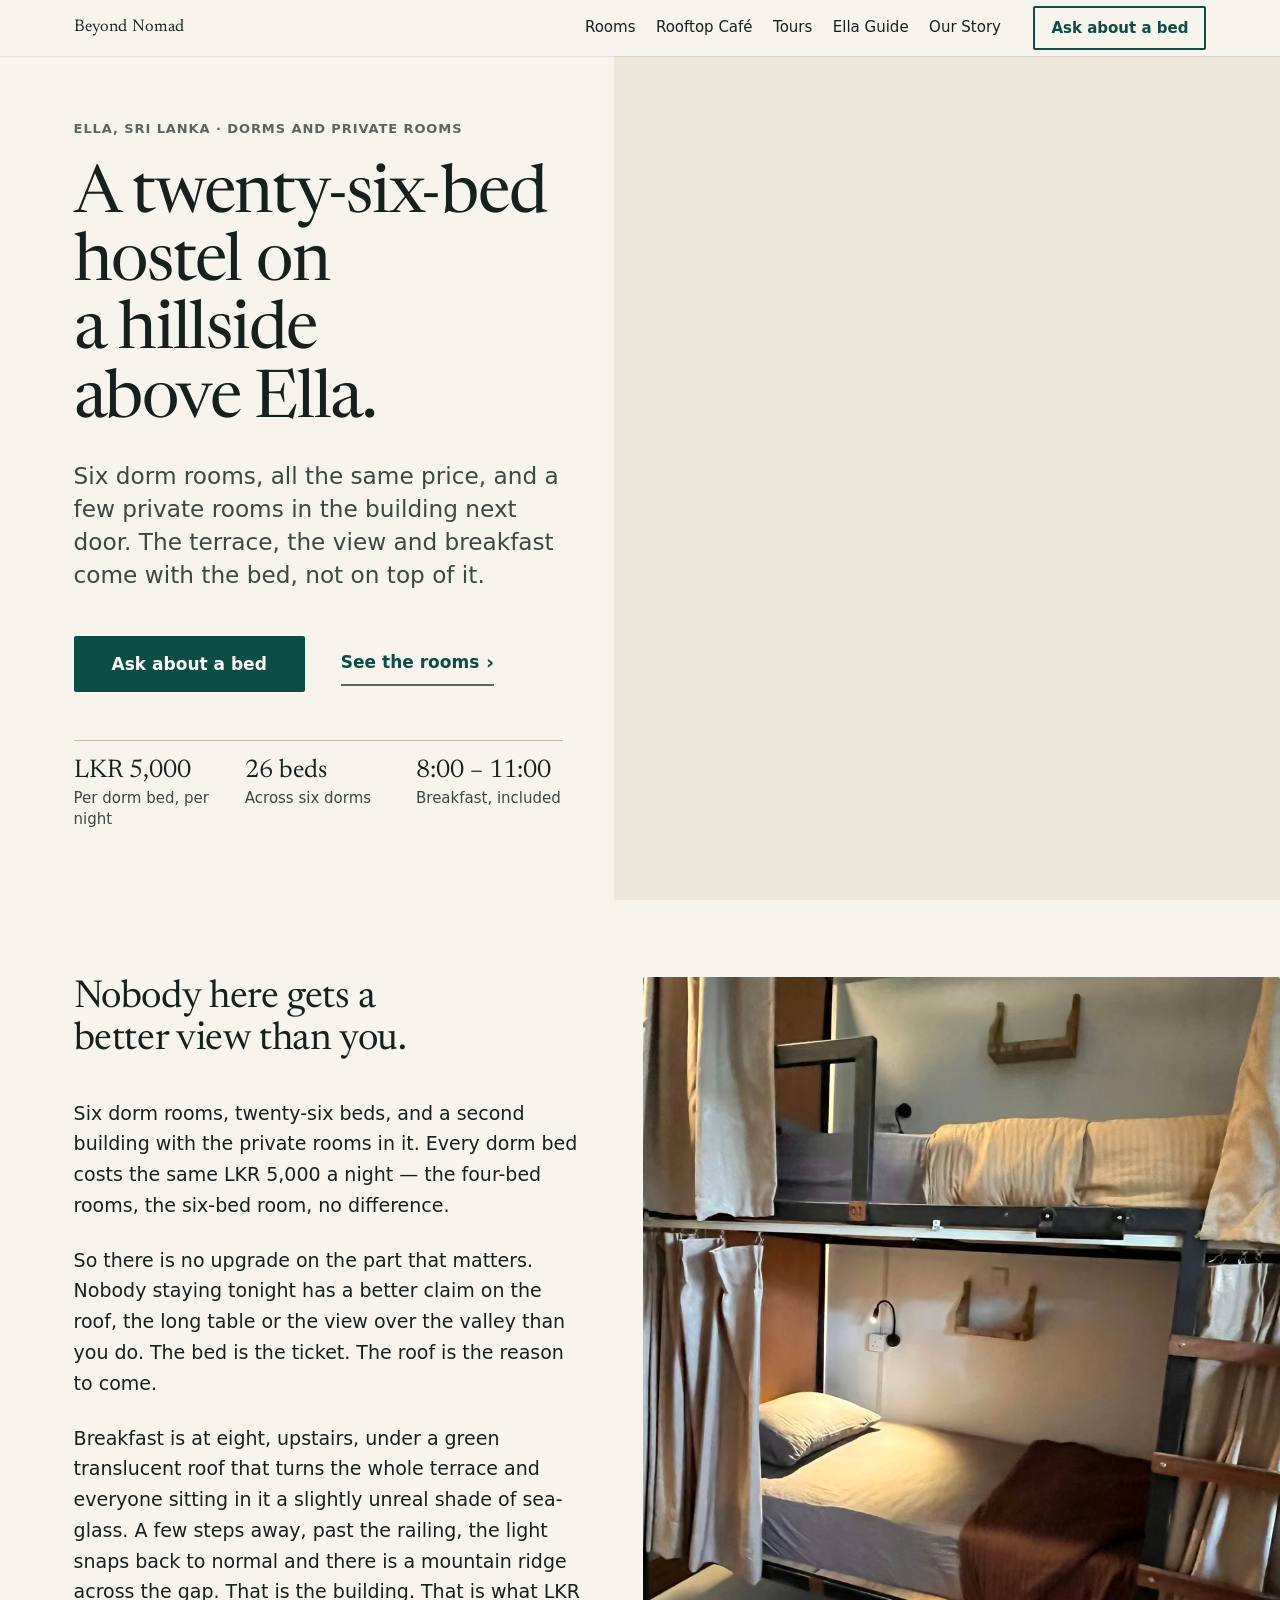
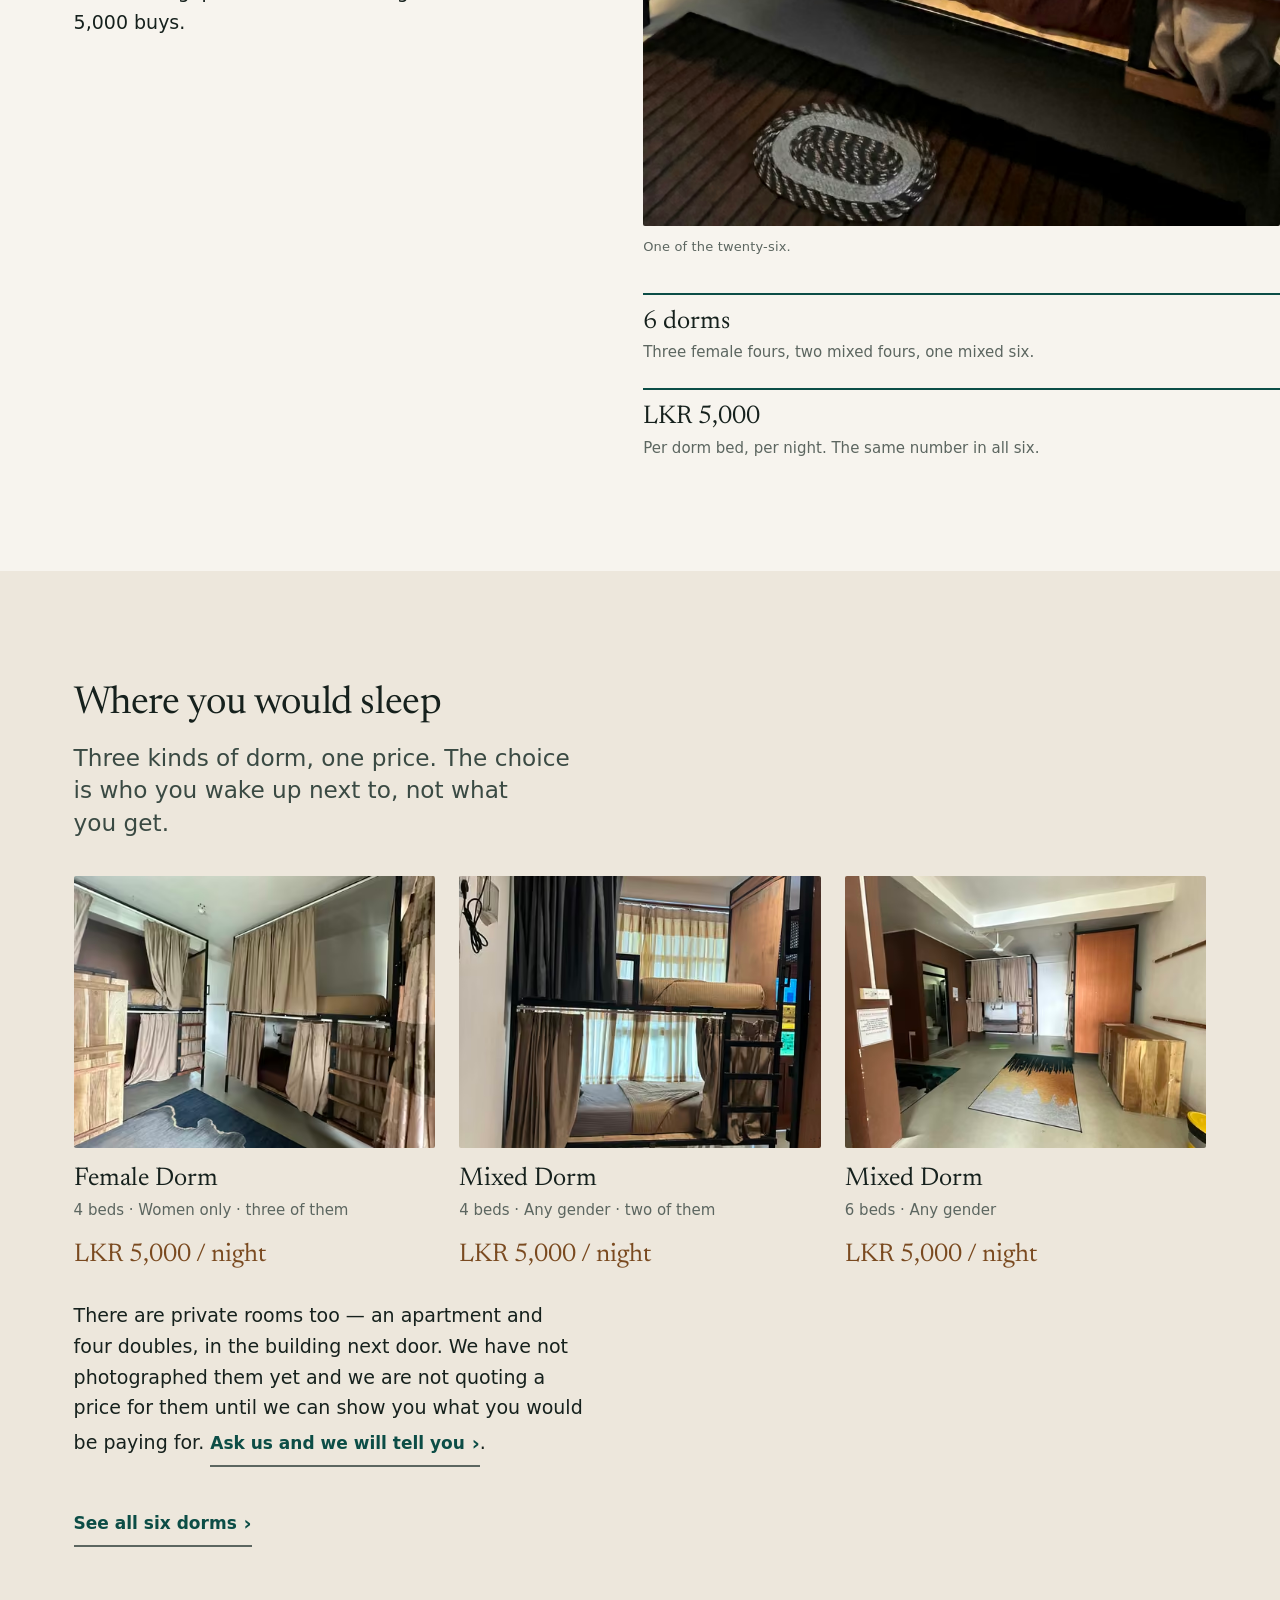
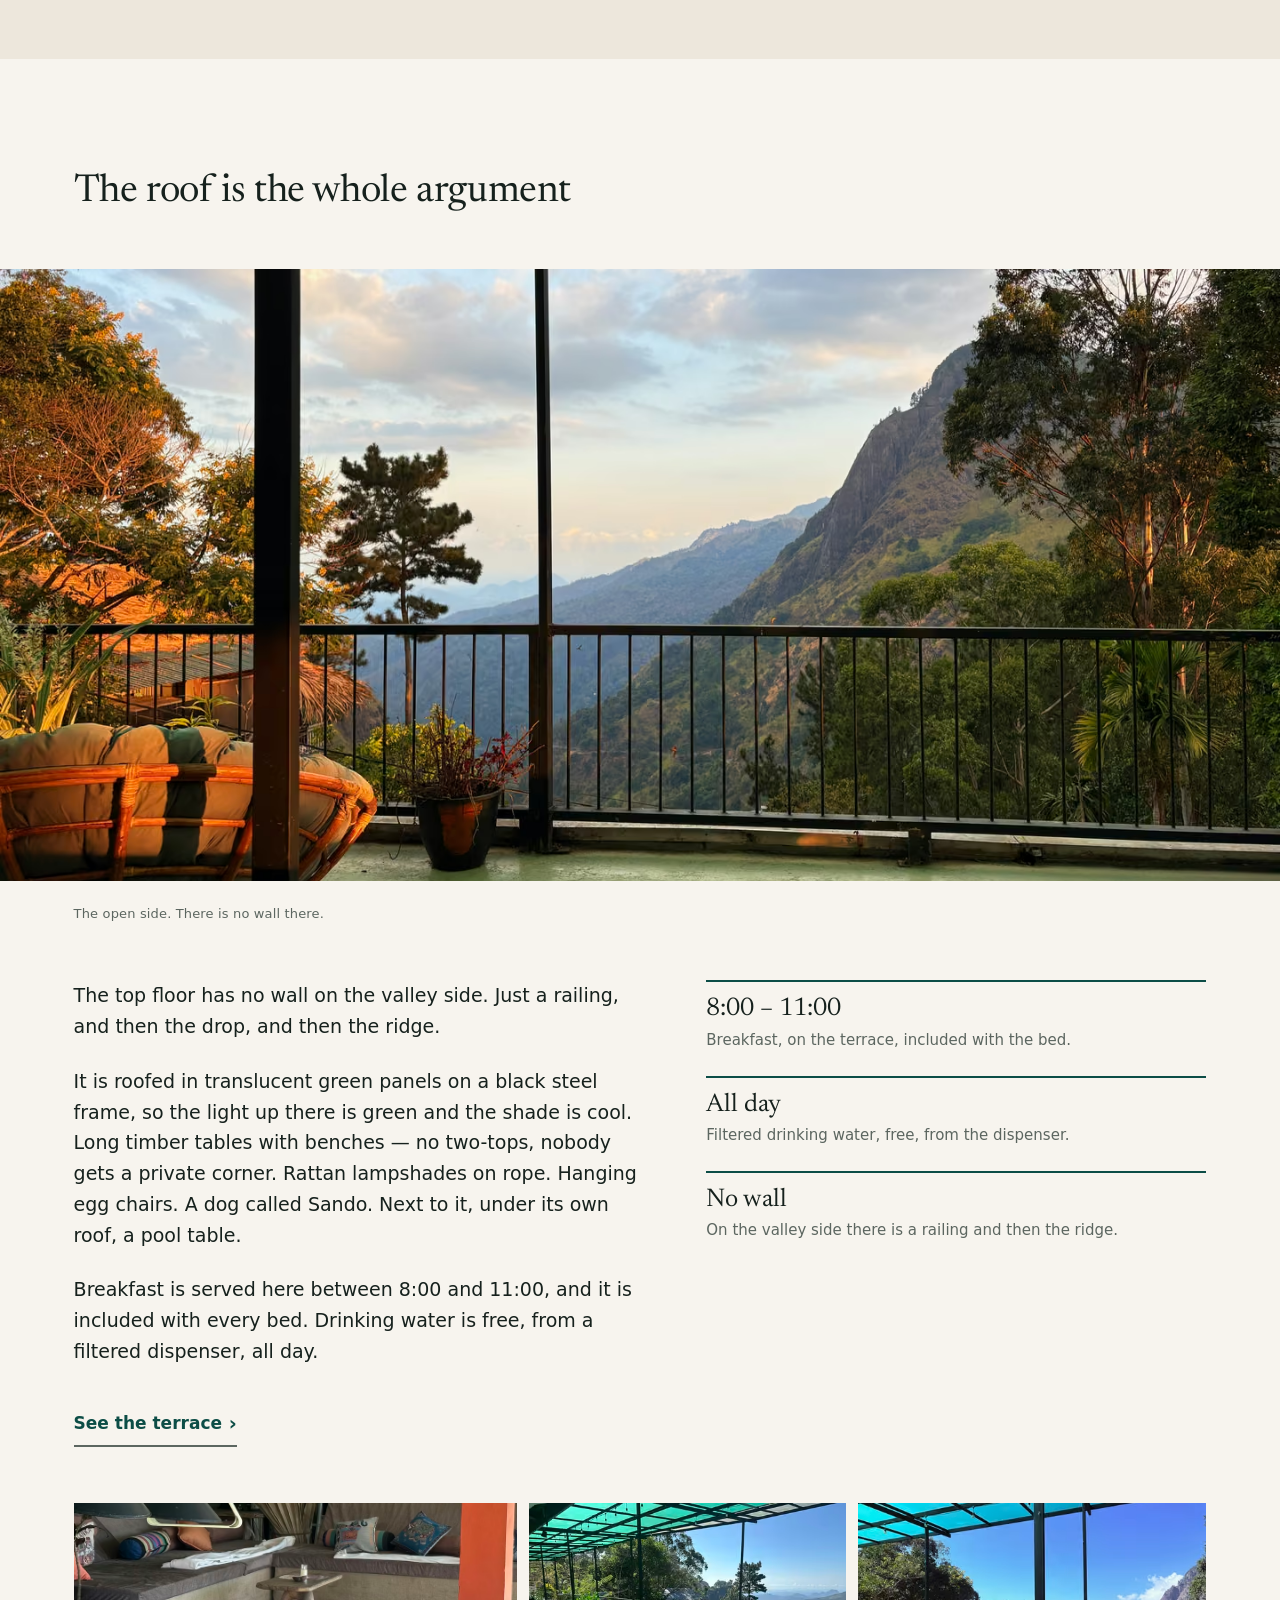
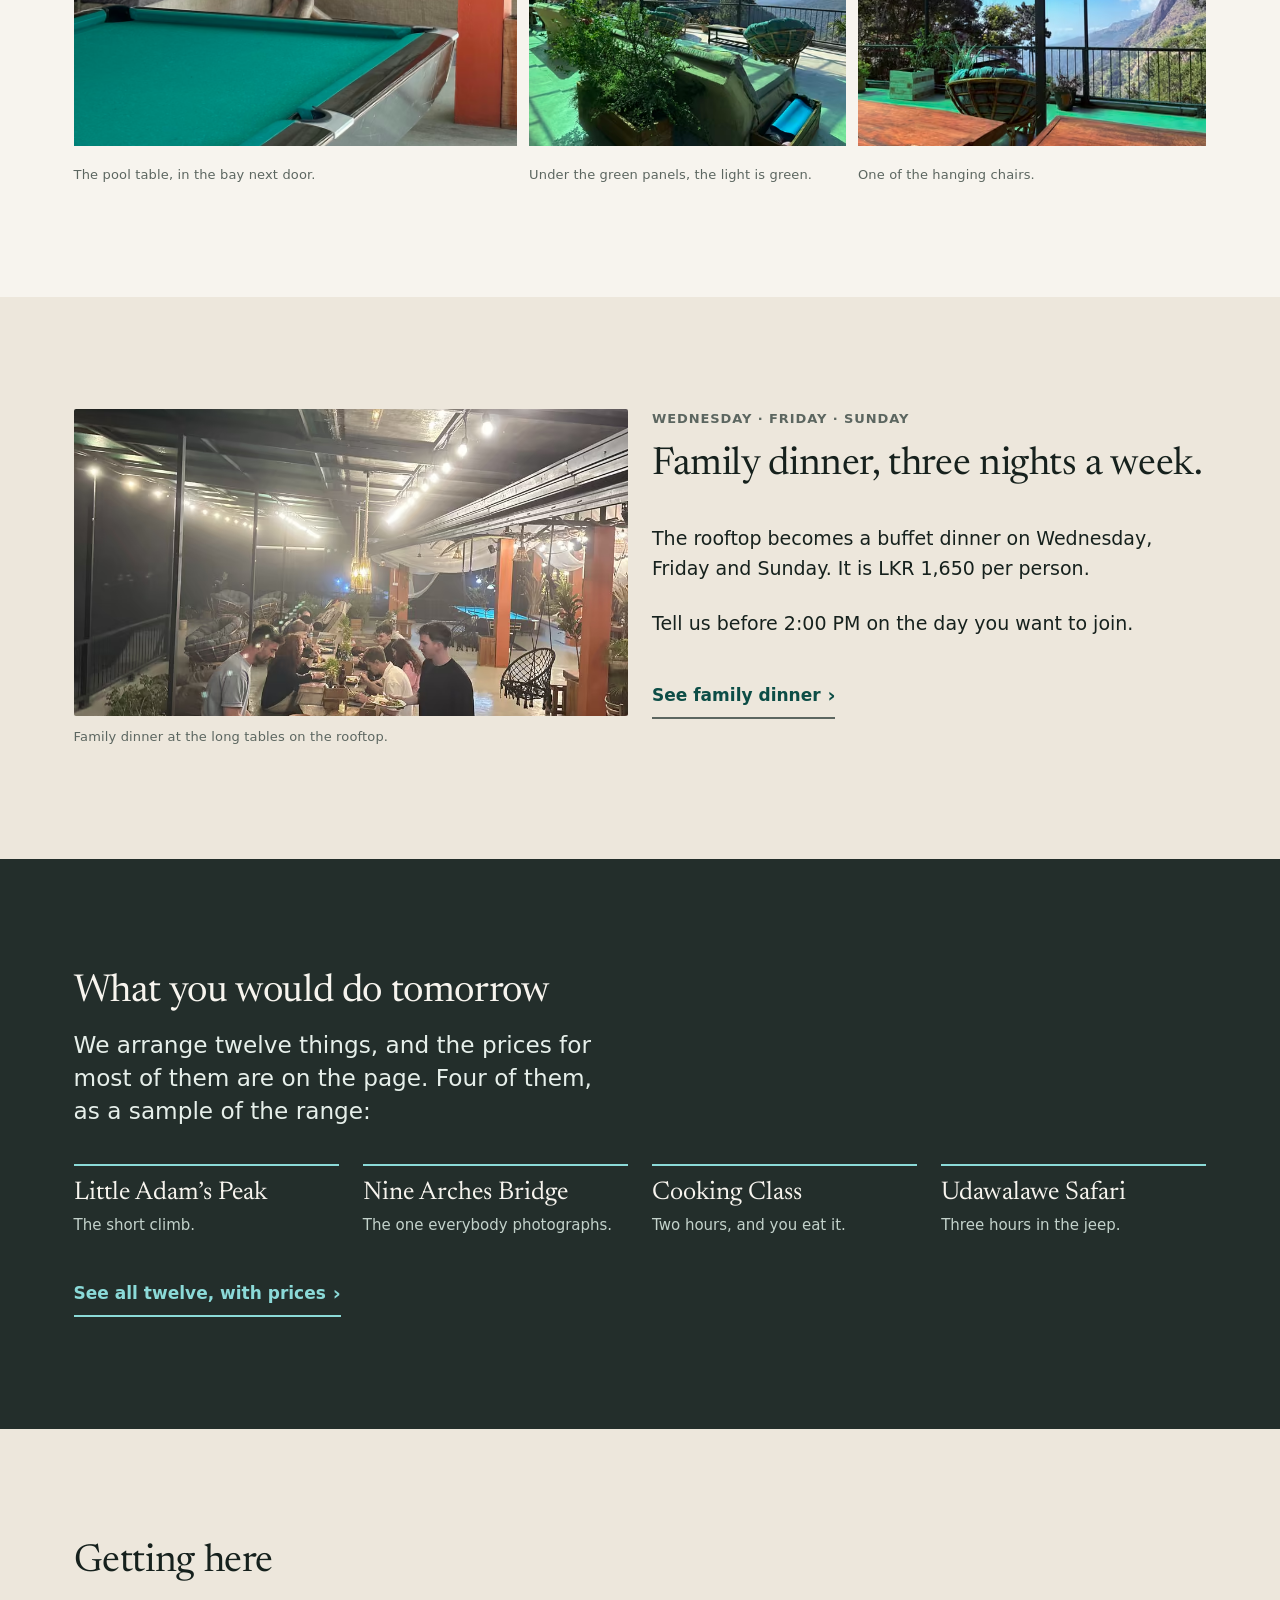
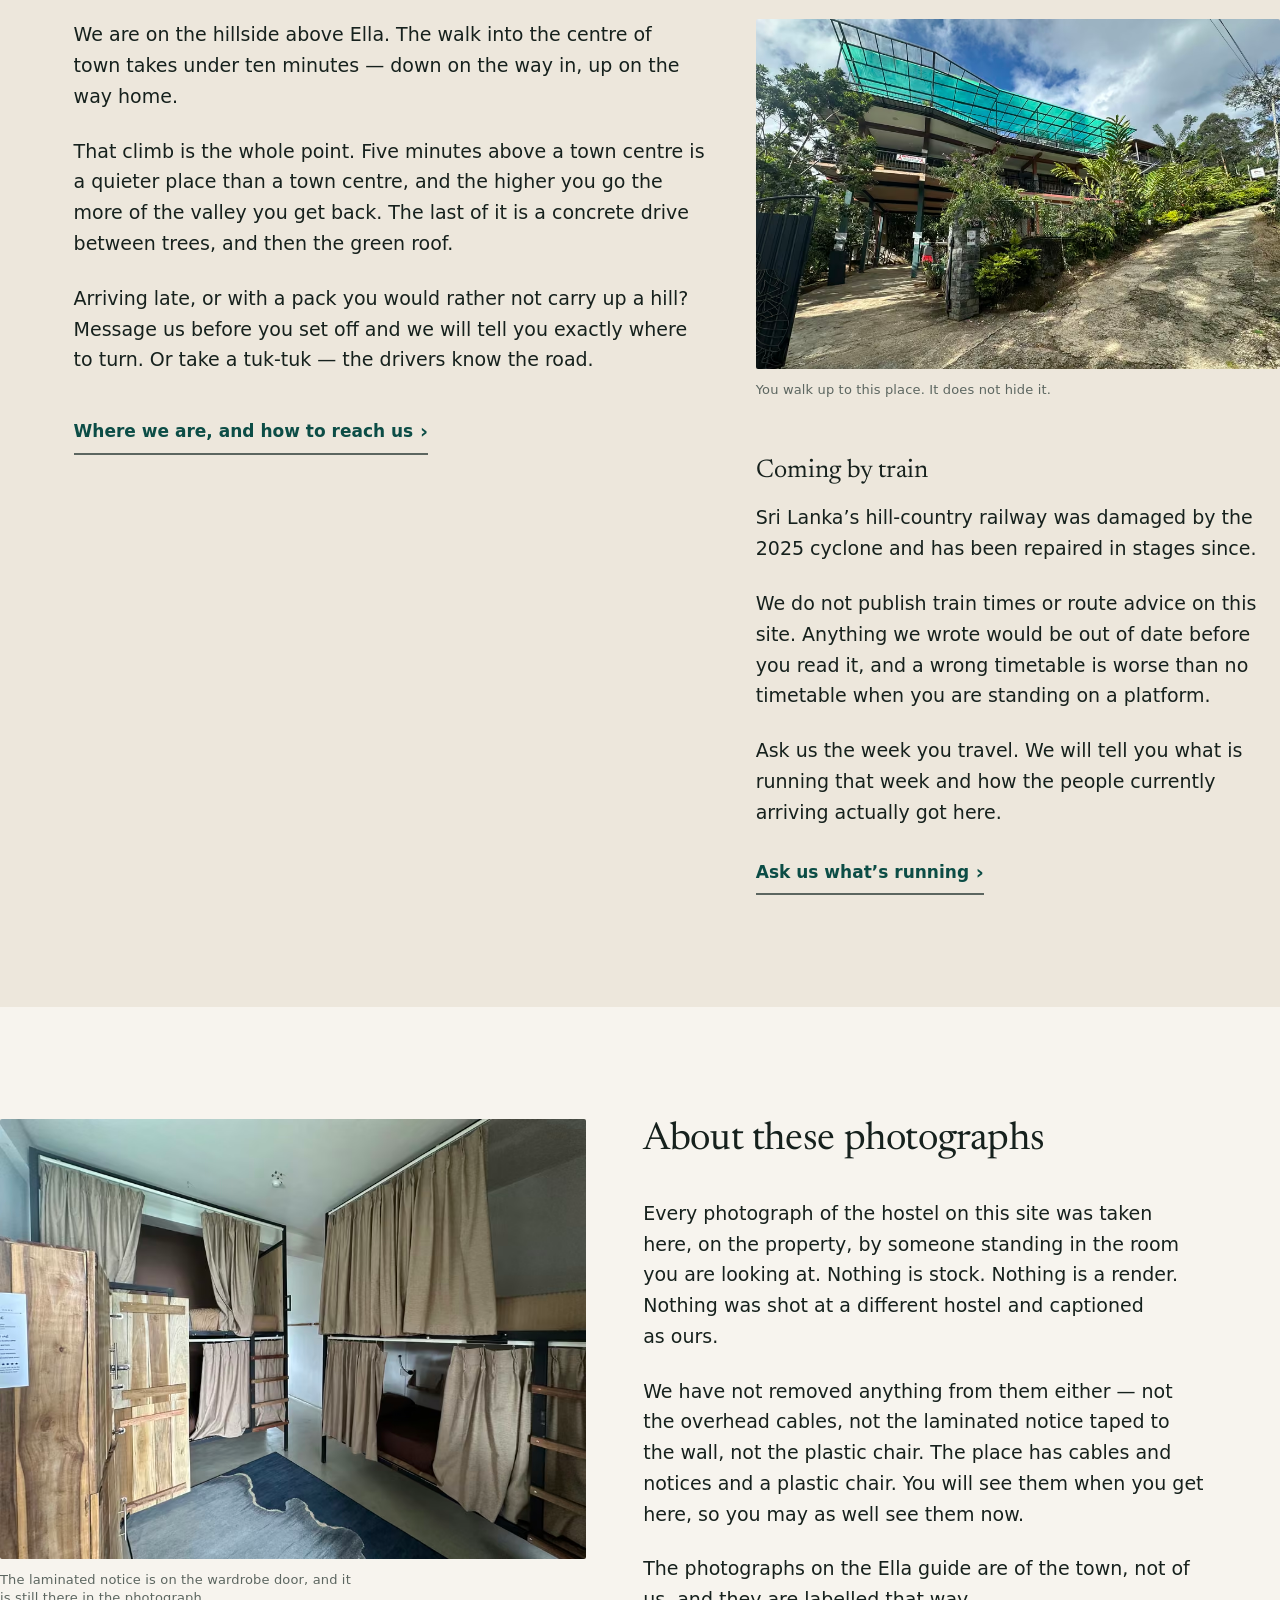
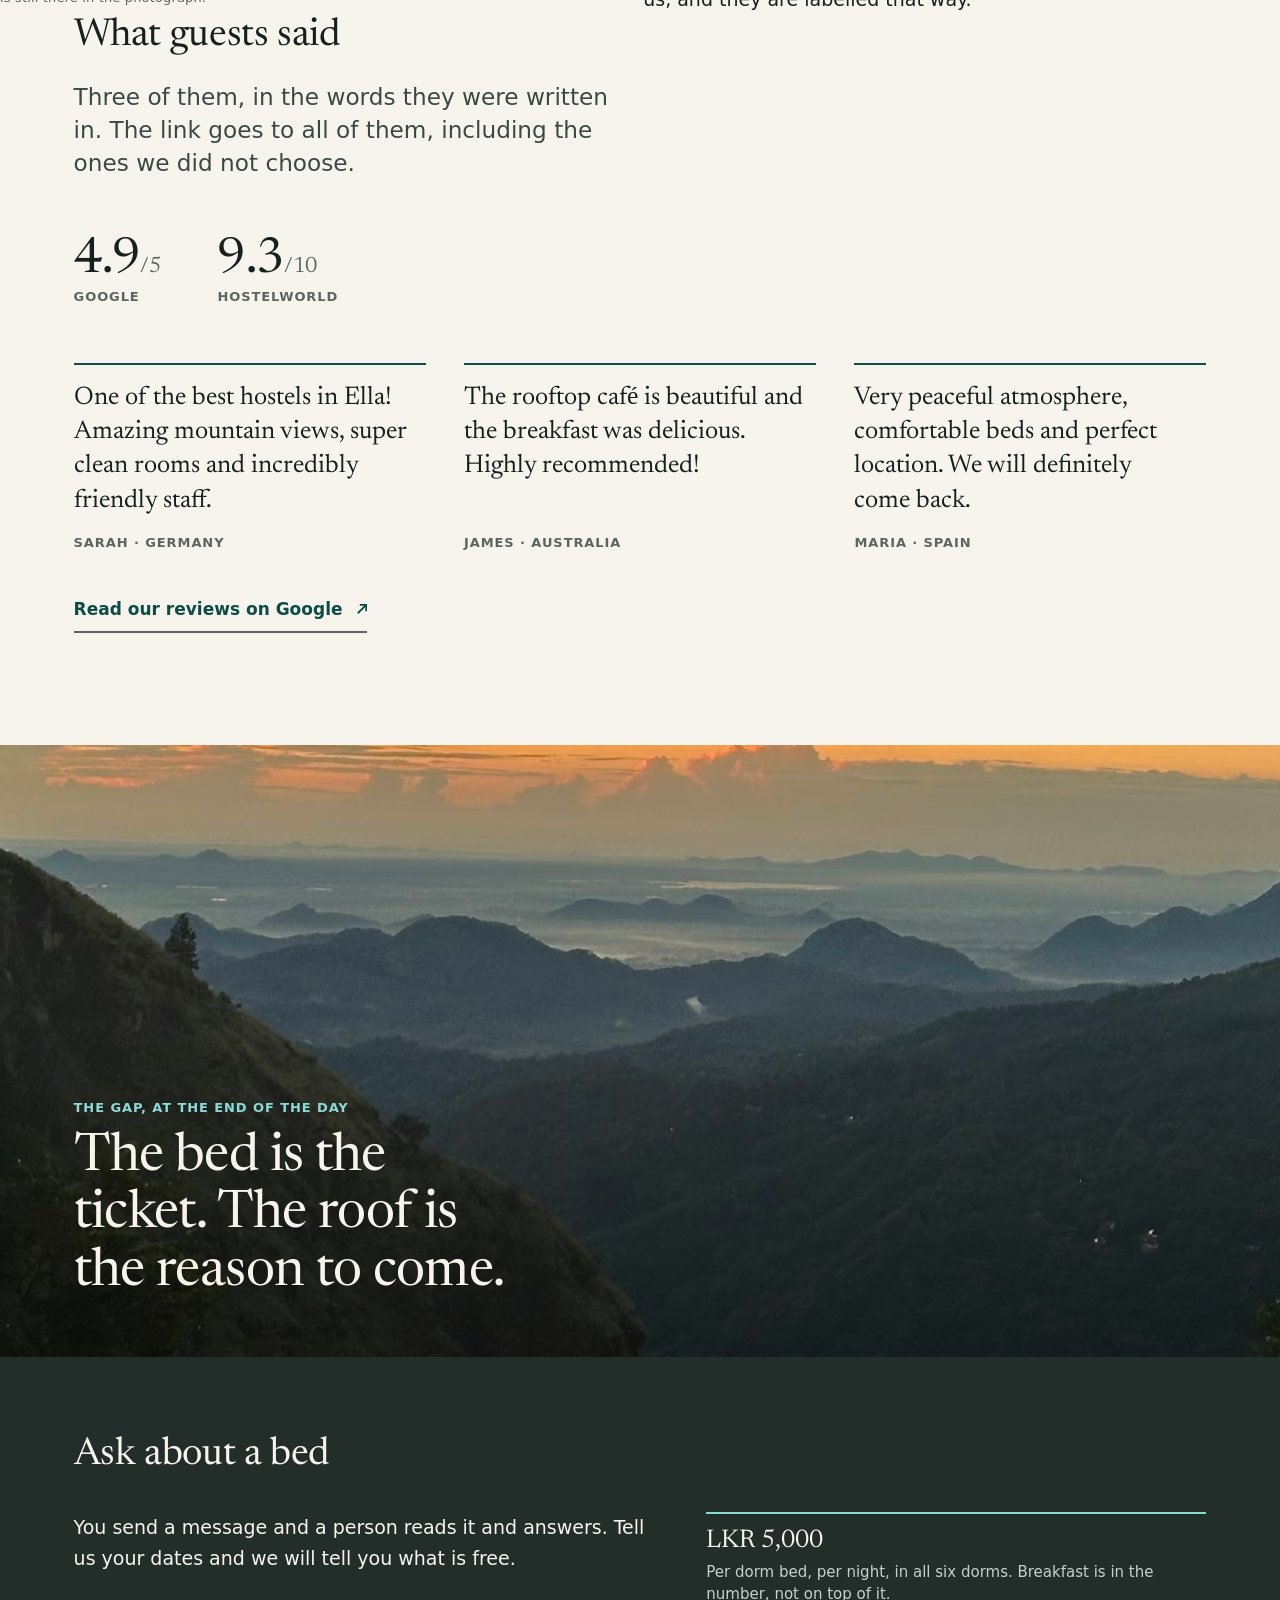
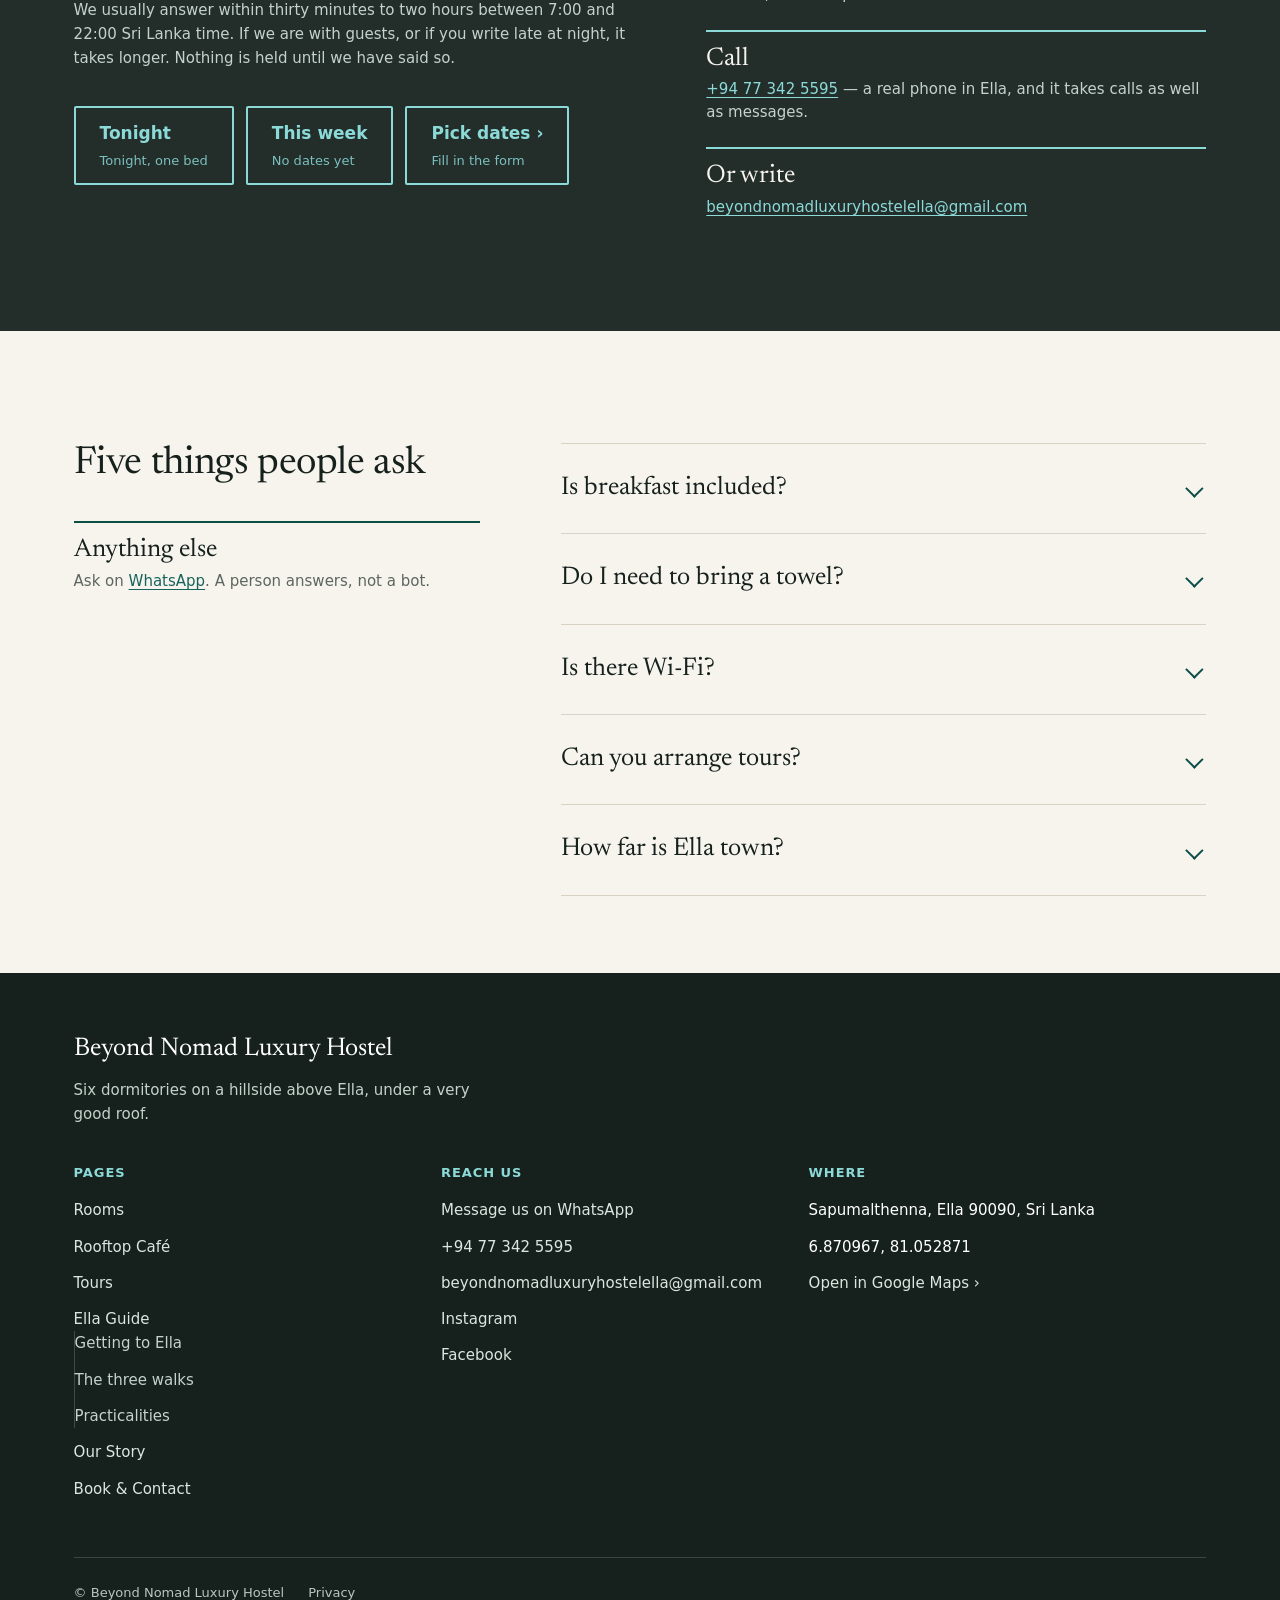
==== commit c53f5851: "Publish the rebuilt site Generated from redesign@c0ccf28 by tools/publish.sh. HTML comments and asse" ====
--- a/index.html
+++ b/index.html
@@ -4,7 +4,7 @@
 <meta charset="utf-8">
 <meta name="viewport" content="width=device-width, initial-scale=1">
 <title>Beyond Nomad — a 26-bed hostel in Ella, Sri Lanka</title>
-<meta name="description" content="Six dorm rooms, twenty-six beds, one price: LKR 7,500 per dorm bed. Breakfast 8:00–11:00 and a rooftop terrace facing the ridge. Under 10 min from town.">
+<meta name="description" content="Six dorm rooms, twenty-six beds, one price: LKR 5,000 per dorm bed. Breakfast 8:00–11:00 and a rooftop terrace facing the ridge. Under 10 min from town.">
 <link rel="canonical" href="https://beyondnomadhostel.com/">
 <meta name="theme-color" content="#0E4636">
 <meta property="og:site_name" content="Beyond Nomad Luxury Hostel">
@@ -12,7 +12,7 @@
 <meta property="og:locale" content="en">
 <meta property="og:url" content="https://beyondnomadhostel.com/">
 <meta property="og:title" content="A 26-bed hostel on a hillside above Ella">
-<meta property="og:description" content="Six dorm rooms, one price, and a rooftop terrace facing the ridge. Breakfast included. LKR 7,500 per dorm bed.">
+<meta property="og:description" content="Six dorm rooms, one price, and a rooftop terrace facing the ridge. Breakfast included. LKR 5,000 per dorm bed.">
 <meta property="og:image" content="https://beyondnomadhostel.com/assets/img/og-terrace.jpg">
 <meta property="og:image:width" content="1200">
 <meta property="og:image:height" content="630">
@@ -85,7 +85,7 @@
         <a class="link-more" href="/rooms/">See the rooms</a>
       </div>
       <ul class="fold__facts">
-        <li><b>LKR 7,500</b>Per dorm bed, per night</li>
+        <li><b>LKR 5,000</b>Per dorm bed, per night</li>
         <li><b>26 beds</b>Across six dorms</li>
         <li><b>8:00 – 11:00</b>Breakfast, included</li>
       </ul>
@@ -113,9 +113,9 @@
       <div class="spread spread--media spread--bleed">
         <div class="prose">
           <h2>Nobody here gets a better view than you.</h2>
-          <p>Six dorm rooms, twenty-six beds, and a second building with the private rooms in it. Every dorm bed costs the same LKR 7,500 a night — the four-bed rooms, the six-bed room, no difference.</p>
+          <p>Six dorm rooms, twenty-six beds, and a second building with the private rooms in it. Every dorm bed costs the same LKR 5,000 a night — the four-bed rooms, the six-bed room, no difference.</p>
           <p>So there is no upgrade on the part that matters. Nobody staying tonight has a better claim on the roof, the long table or the view over the valley than you do. The bed is the ticket. The roof is the reason to come.</p>
-          <p>Breakfast is at eight, upstairs, under a green translucent roof that turns the whole terrace and everyone sitting in it a slightly unreal shade of sea-glass. A few steps away, past the railing, the light snaps back to normal and there is a mountain ridge across the gap. That is the building. That is what LKR 7,500 buys.</p>
+          <p>Breakfast is at eight, upstairs, under a green translucent roof that turns the whole terrace and everyone sitting in it a slightly unreal shade of sea-glass. A few steps away, past the railing, the light snaps back to normal and there is a mountain ridge across the gap. That is the building. That is what LKR 5,000 buys.</p>
           
           
         </div>
@@ -132,7 +132,7 @@
             <figcaption>One of the twenty-six.</figcaption>
           </figure>
           <p class="marginal" style="margin-top:var(--s6)"><b>6 dorms</b>Three female fours, two mixed fours, one mixed six.</p>
-          <p class="marginal"><b>LKR 7,500</b>Per dorm bed, per night. The same number in all six.</p>
+          <p class="marginal"><b>LKR 5,000</b>Per dorm bed, per night. The same number in all six.</p>
         </div>
       </div>
     </div>
@@ -157,7 +157,7 @@
             <div class="card__body">
               <h3 class="card__title">Female Dorm</h3>
               <p class="card__meta">4 beds · Women only · three of them</p>
-              <p class="card__price">LKR 7,500 / night</p>
+              <p class="card__price">LKR 5,000 / night</p>
             </div>
           </a></div>
         </li>
@@ -175,7 +175,7 @@
             <div class="card__body">
               <h3 class="card__title">Mixed Dorm</h3>
               <p class="card__meta">4 beds · Any gender · two of them</p>
-              <p class="card__price">LKR 7,500 / night</p>
+              <p class="card__price">LKR 5,000 / night</p>
             </div>
           </a></div>
         </li>
@@ -192,7 +192,7 @@
             <div class="card__body">
               <h3 class="card__title">Mixed Dorm</h3>
               <p class="card__meta">6 beds · Any gender</p>
-              <p class="card__price">LKR 7,500 / night</p>
+              <p class="card__price">LKR 5,000 / night</p>
             </div>
           </a></div>
         </li>
@@ -448,7 +448,7 @@
           </ul>
         </div>
         <div class="spread__aside">
-          <p class="marginal"><b>LKR 7,500</b>Per dorm bed, per night, in all six dorms. Breakfast is in the number, not on top of it.</p>
+          <p class="marginal"><b>LKR 5,000</b>Per dorm bed, per night, in all six dorms. Breakfast is in the number, not on top of it.</p>
           <p class="marginal"><b>Call</b><a href="tel:+94773425595">+94 77 342 5595</a> — a real phone in Ella, and it takes calls as well as messages.</p>
           <p class="marginal"><b>Or write</b><a href="mailto:beyondnomadluxuryhostelella@gmail.com">beyondnomadluxuryhostelella@gmail.com</a></p>
         </div>
@@ -543,7 +543,7 @@
 
 <div class="stickybar" inert>
   <a class="stickybar__cta" href="/book/">Ask about a bed</a>
-  <span class="stickybar__price">LKR 7,500 per bed</span>
+  <span class="stickybar__price">LKR 5,000 per bed</span>
 </div>
 
 <script type="application/ld+json">
@@ -554,7 +554,7 @@
   "name": "Beyond Nomad Luxury Hostel",
   "url": "https://beyondnomadhostel.com/",
   "image": "https://beyondnomadhostel.com/assets/img/og-terrace.jpg",
-  "description": "A twenty-six-bed hostel on a hillside above Ella, Sri Lanka. Six dorm rooms, all LKR 7,500 per bed per night, plus private rooms in a second building, with breakfast served on the rooftop terrace between 8:00 and 11:00.",
+  "description": "A twenty-six-bed hostel on a hillside above Ella, Sri Lanka. Six dorm rooms, all LKR 5,000 per bed per night, plus private rooms in a second building, with breakfast served on the rooftop terrace between 8:00 and 11:00.",
   "telephone": "+94773425595",
   "email": "beyondnomadluxuryhostelella@gmail.com",
   "numberOfRooms": 11,
